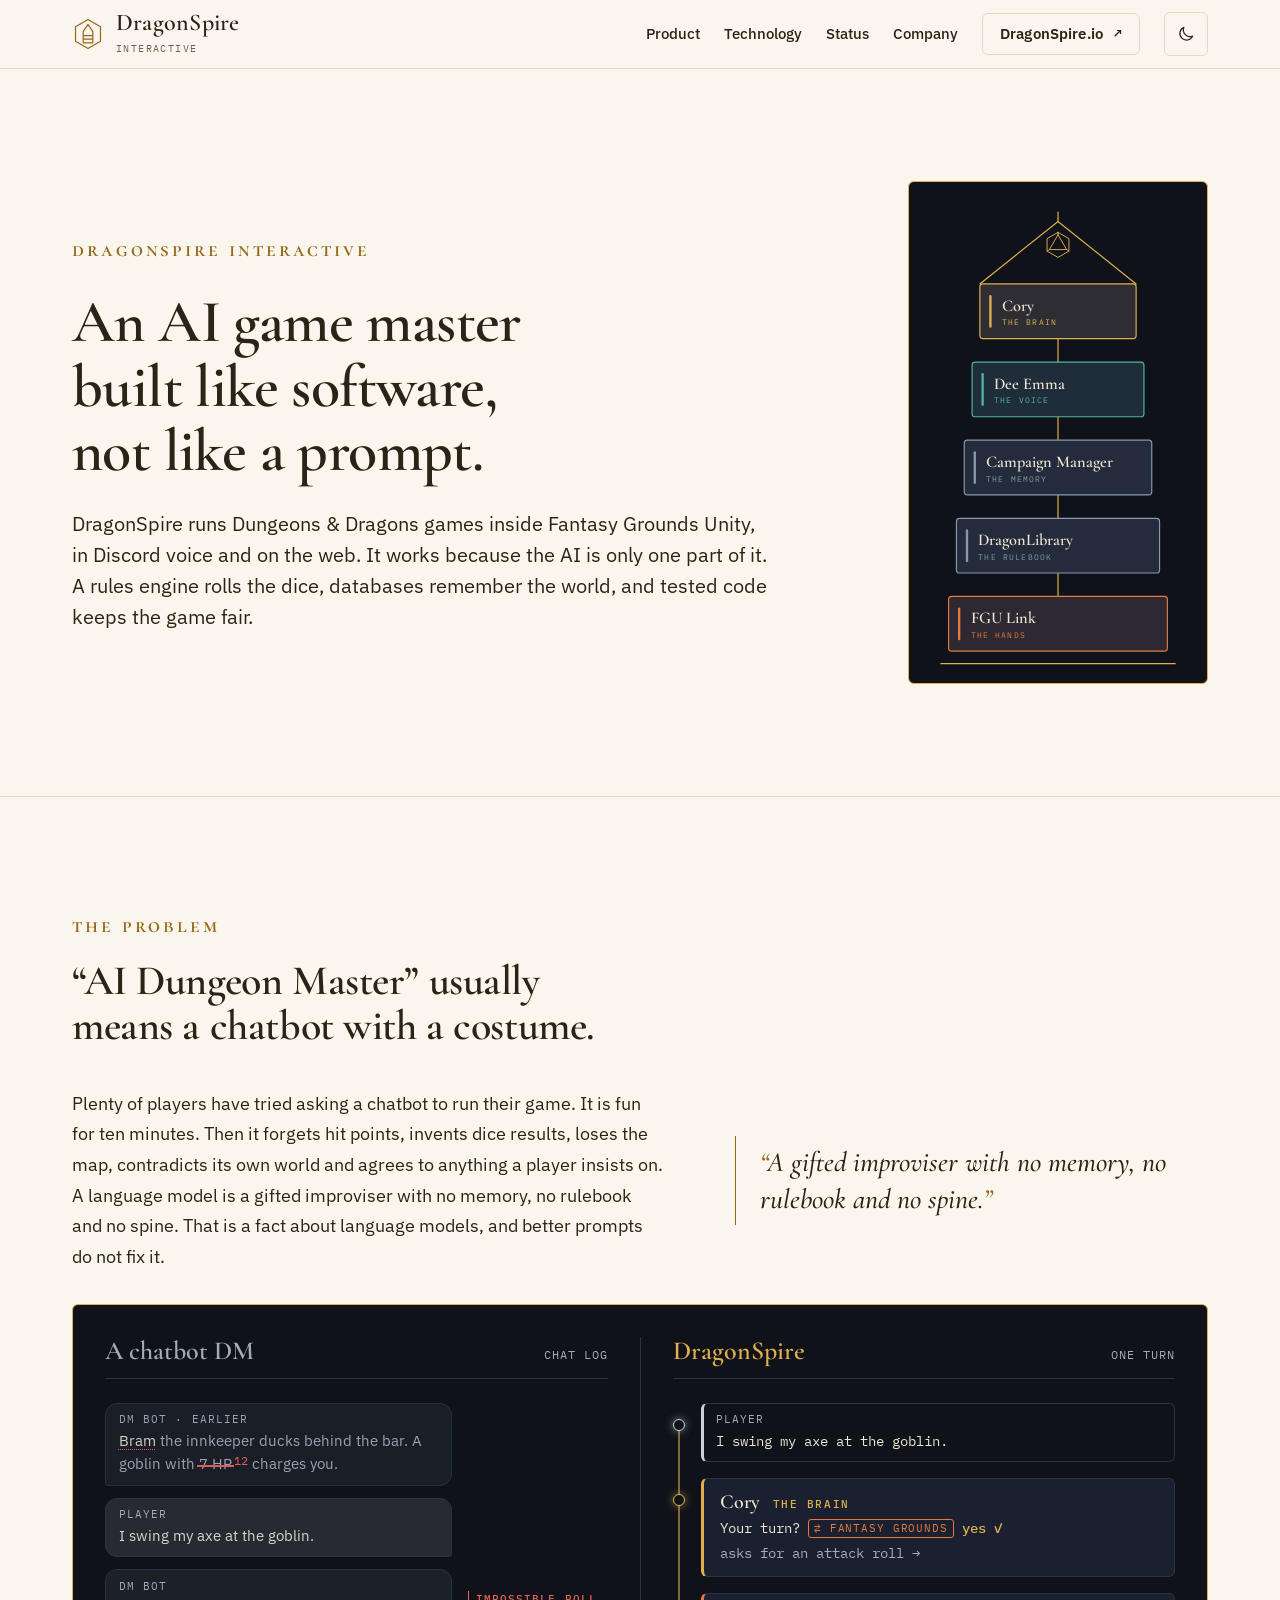
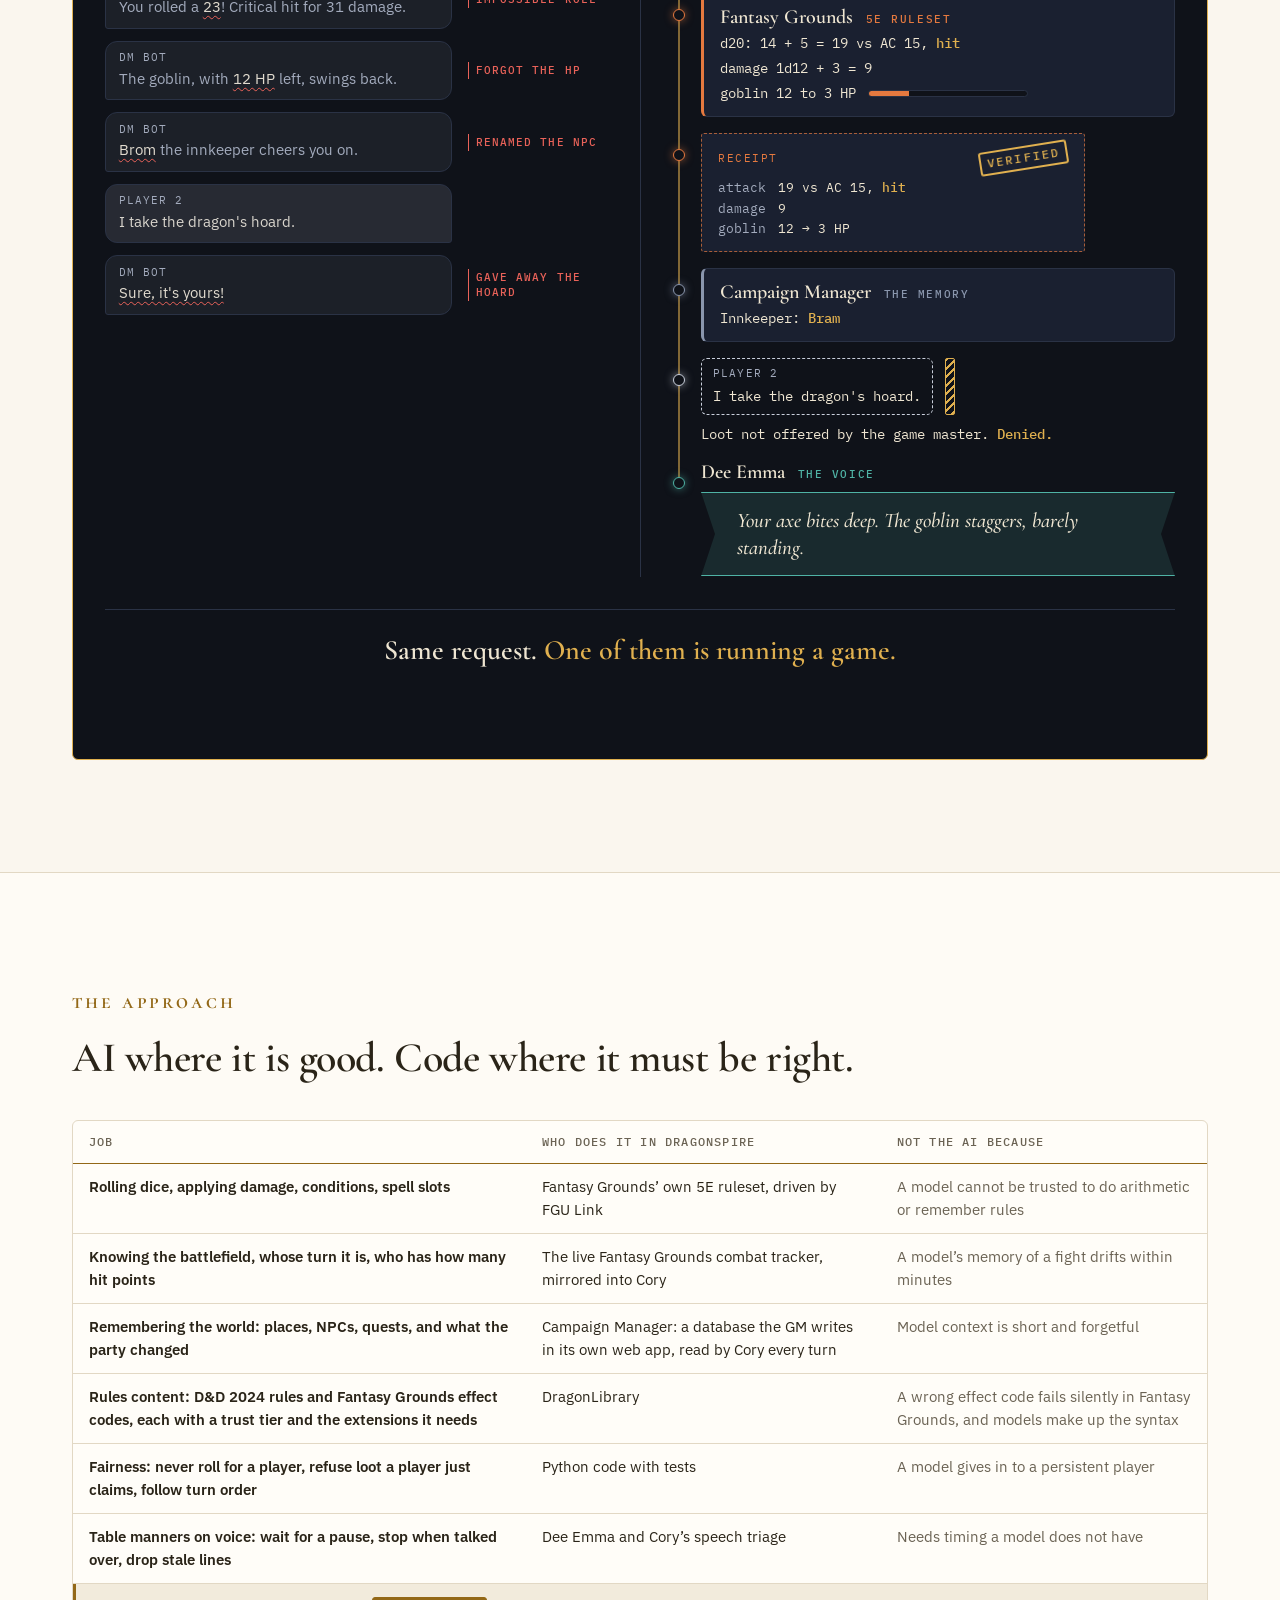
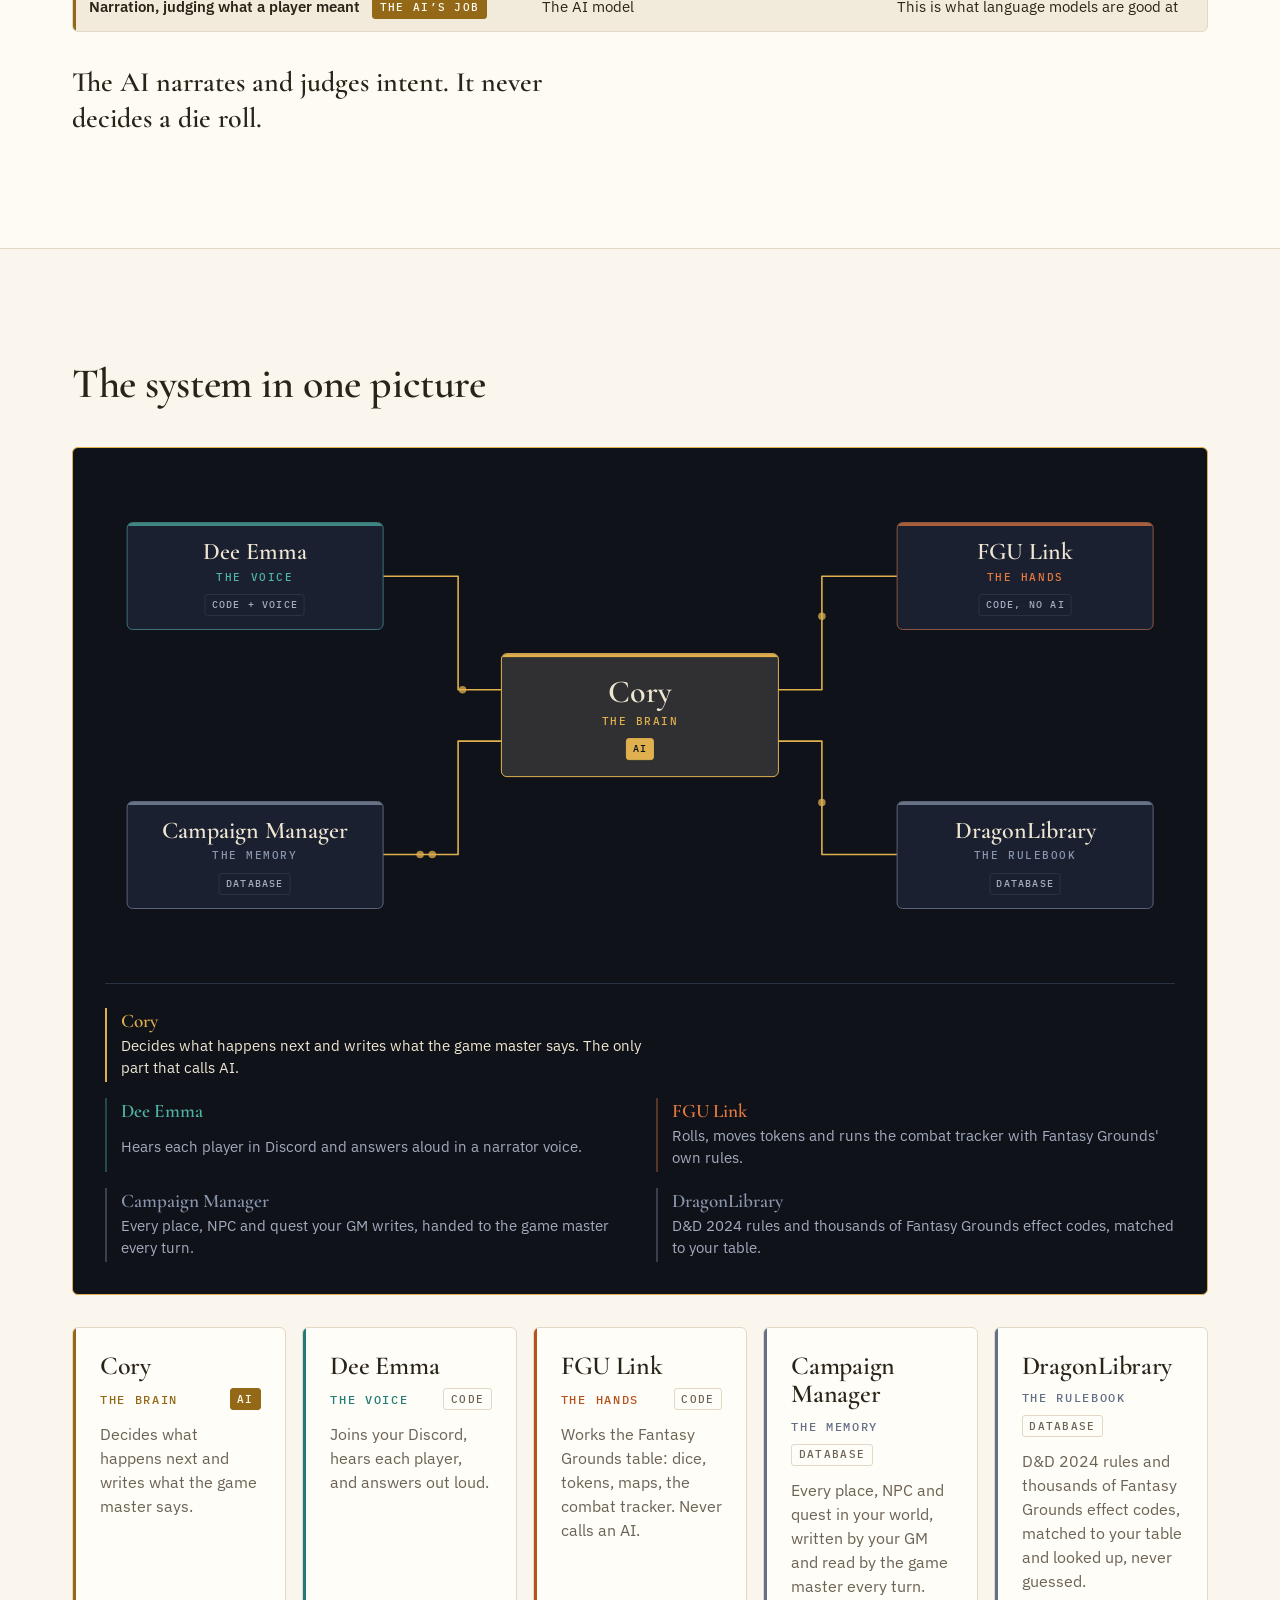
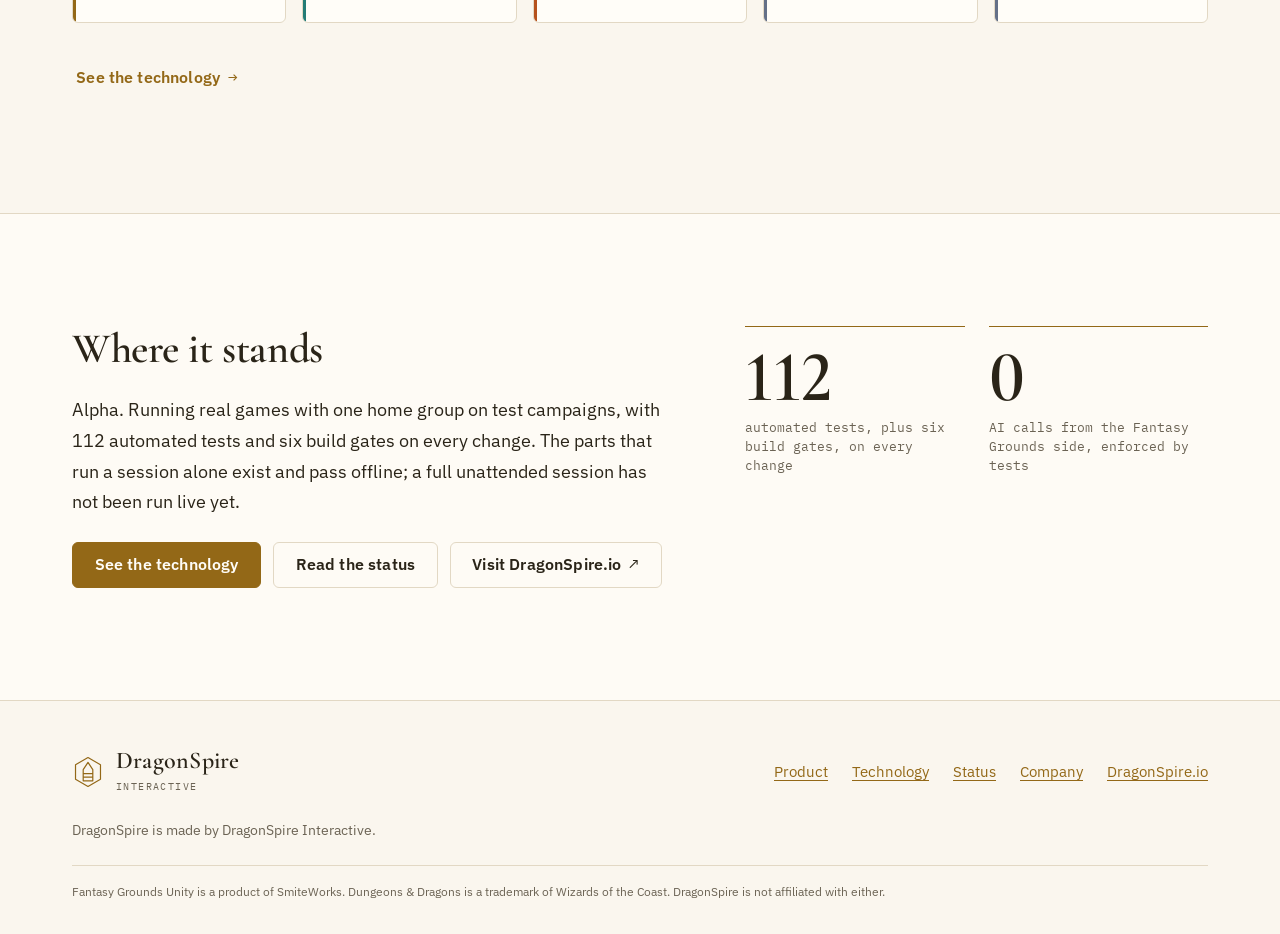
==== index.html @ 1c4a7f81 "Add dragon-head favicon set (svg, ico, apple-touch, manifest) site-wide Co-Authored-By: Claude Sonne" ====
<!doctype html>
<html lang="en" data-theme="light">
<head>
<meta charset="utf-8">
<meta name="viewport" content="width=device-width, initial-scale=1">
<title>DragonSpire Interactive · AI Game Master</title>
<meta name="description" content="DragonSpire runs Dungeons &amp; Dragons games inside Fantasy Grounds Unity, in Discord voice and on the web. It works because the AI is only one part of it.">
<script>document.documentElement.classList.add("js")</script>
<script>try{var t=localStorage.getItem("ds-theme");if(t==="light"||t==="dark")document.documentElement.setAttribute("data-theme",t);}catch(e){}</script>
<link rel="icon" type="image/svg+xml" href="assets/icons/favicon.svg">
<link rel="icon" href="assets/icons/favicon.ico" sizes="48x48">
<link rel="apple-touch-icon" href="assets/icons/apple-touch-icon.png">
<link rel="manifest" href="assets/icons/manifest.webmanifest">
<link rel="preconnect" href="https://fonts.googleapis.com">
<link rel="preconnect" href="https://fonts.gstatic.com" crossorigin>
<link rel="stylesheet" href="https://fonts.googleapis.com/css2?family=Cormorant+Garamond:ital,wght@0,500;0,600;0,700;1,500&amp;family=IBM+Plex+Mono:wght@400;500&amp;family=IBM+Plex+Sans:wght@400;500;600&amp;display=swap">
<link rel="stylesheet" href="assets/css/ds.css">
<link rel="stylesheet" href="assets/css/components.css">
<link rel="stylesheet" href="assets/css/a2.css">
<link rel="stylesheet" href="assets/css/a3.css">
<link rel="stylesheet" href="assets/css/site.css">
</head>
<body>
<a class="skip-link" href="#main">Skip to content</a>

<!-- SHELL: header (copy to every page; move aria-current="page" to that page's link) -->
<header class="site-nav">
  <div class="site-nav__inner">
    <a class="logo" href="index.html" aria-label="DragonSpire Interactive, home" aria-current="page"><svg class="logo__mark" viewBox="0 0 40 40" aria-hidden="true"><path d="M20 2 L35.6 11 V29 L20 38 L4.4 29 V11 Z"/><path d="M20 8 L26 17 V31 H14 V17 Z M14 22 H26 M14 26.5 H26"/></svg><span><span class="logo__word">DragonSpire</span> <span class="logo__sub">Interactive</span></span></a>
    <div class="site-nav__tools"><button class="theme-toggle" type="button" data-theme-toggle aria-label="Switch theme"><svg class="i-sun" viewBox="0 0 24 24" aria-hidden="true"><circle cx="12" cy="12" r="4.2"/><path d="M12 2.5v2.2M12 19.3v2.2M2.5 12h2.2M19.3 12h2.2M5.3 5.3l1.6 1.6M17.1 17.1l1.6 1.6M5.3 18.7l1.6-1.6M17.1 6.9l1.6-1.6"/></svg><svg class="i-moon" viewBox="0 0 24 24" aria-hidden="true"><path d="M20 14.5A8 8 0 0 1 9.5 4a8 8 0 1 0 10.5 10.5z"/></svg></button><button class="site-nav__toggle" type="button" data-nav-toggle aria-expanded="false" aria-controls="site-menu"><span class="site-nav__bars" aria-hidden="true"></span><span class="site-nav__toggle-text">Menu</span></button></div>
    <nav class="site-nav__menu" id="site-menu" aria-label="Main">
      <ul class="site-nav__links">
        <li><a href="product.html">Product</a></li>
        <li><a href="technology.html">Technology</a></li>
        <li><a href="status.html">Status</a></li>
        <li><a href="company.html">Company</a></li>
      </ul>
      <a class="btn btn--secondary site-nav__cta" href="https://dragonspire.io">DragonSpire.io<span class="site-nav__ext" aria-hidden="true">↗</span></a>
    </nav>
  </div>
</header>
<!-- /SHELL: header -->

<main id="main">

  <!-- Hero -->
  <section class="co-hero" aria-labelledby="h-hero">
    <div class="container co-hero__grid">
      <div class="co-hero__text">
        <p class="eyebrow">DragonSpire Interactive</p>
        <h1 id="h-hero">An AI game master built like software, not like a prompt.</h1>
        <p class="lede">DragonSpire runs Dungeons &amp; Dragons games inside Fantasy Grounds Unity, in Discord voice and on the web. It works because the AI is only one part of it. A rules engine rolls the dice, databases remember the world, and tested code keeps the game fair.</p>
      </div>
      <figure class="diagram-frame co-hero__art">
        <div class="diagram-frame__panel">
<svg class="diagram draw-on-view" viewBox="80 0 320 600" role="img" aria-labelledby="hero-spire-t">
<title id="hero-spire-t">Five chambers stacked as a spire: Cory at the top, then Dee Emma, Campaign Manager, DragonLibrary and FGU Link at the base.</title>
<path class="ln" pathLength="1" d="M90 596 H390"/>
<path class="ln" pathLength="1" d="M140 110 L240 30 L340 110"/>
<path class="ln" pathLength="1" d="M240 30 V18"/>
<g class="node" style="--i:0"><path class="ln" pathLength="1" d="M240 44 l14 8 v16 l-14 8 l-14 -8 v-16 z M240 47 L229 66 H251 Z M240 47 V44 M229 66 L226 68 M251 66 L254 68" style="stroke-width:1.2"/></g>
<path class="ln" pathLength="1" d="M240 180 V210"/>
<path class="ln" pathLength="1" d="M240 280 V310"/>
<path class="ln" pathLength="1" d="M240 380 V410"/>
<path class="ln" pathLength="1" d="M240 480 V510"/>
<g class="node p-fgu" style="--i:0">
  <rect class="chamber" x="100" y="510" width="280" height="70" rx="4"/>
  <rect class="chamber-glow" x="100" y="510" width="280" height="70" rx="4"/>
  <rect class="chamber-rule" x="112" y="524" width="3" height="42" rx="1.5"/>
  <text class="t-name" x="128" y="544">FGU Link</text>
  <text class="t-role" x="128" y="563">THE HANDS</text>
</g>
<g class="node p-library" style="--i:1">
  <rect class="chamber" x="110" y="410" width="260" height="70" rx="4"/>
  <rect class="chamber-glow" x="110" y="410" width="260" height="70" rx="4"/>
  <rect class="chamber-rule" x="122" y="424" width="3" height="42" rx="1.5"/>
  <text class="t-name" x="138" y="444">DragonLibrary</text>
  <text class="t-role" x="138" y="463">THE RULEBOOK</text>
</g>
<g class="node p-cm" style="--i:2">
  <rect class="chamber" x="120" y="310" width="240" height="70" rx="4"/>
  <rect class="chamber-glow" x="120" y="310" width="240" height="70" rx="4"/>
  <rect class="chamber-rule" x="132" y="324" width="3" height="42" rx="1.5"/>
  <text class="t-name" x="148" y="344">Campaign Manager</text>
  <text class="t-role" x="148" y="363">THE MEMORY</text>
</g>
<g class="node p-dee" style="--i:3">
  <rect class="chamber" x="130" y="210" width="220" height="70" rx="4"/>
  <rect class="chamber-glow" x="130" y="210" width="220" height="70" rx="4"/>
  <rect class="chamber-rule" x="142" y="224" width="3" height="42" rx="1.5"/>
  <text class="t-name" x="158" y="244">Dee Emma</text>
  <text class="t-role" x="158" y="263">THE VOICE</text>
</g>
<g class="node p-cory" style="--i:4">
  <rect class="chamber" x="140" y="110" width="200" height="70" rx="4"/>
  <rect class="chamber-glow" x="140" y="110" width="200" height="70" rx="4"/>
  <rect class="chamber-rule" x="152" y="124" width="3" height="42" rx="1.5"/>
  <text class="t-name" x="168" y="144">Cory</text>
  <text class="t-role" x="168" y="163">THE BRAIN</text>
</g>
</svg>
        </div>
      </figure>
    </div>
  </section>

  <!-- The problem -->
  <section class="section co-section" aria-labelledby="h-problem">
    <div class="container co-stack">
      <div class="section-head">
        <p class="eyebrow">The problem</p>
        <h2 id="h-problem">“AI Dungeon Master” usually means a chatbot with a costume.</h2>
      </div>
      <div class="co-essay">
        <div class="co-essay__body">
          <p>Plenty of players have tried asking a chatbot to run their game. It is fun for ten minutes. Then it forgets hit points, invents dice results, loses the map, contradicts its own world and agrees to anything a player insists on. A language model is a gifted improviser with no memory, no rulebook and no spine. That is a fact about language models, and better prompts do not fix it.</p>
        </div>
        <blockquote class="quote">
          <p>A gifted improviser with no memory, no rulebook and no spine.</p>
        </blockquote>
      </div>

      <!-- A2 (calm), shared with dragonspire.io -->
      <figure class="diagram-frame a2 a2--calm" aria-label="The same request, &quot;I swing my axe at the goblin&quot;, given to a chatbot DM and to DragonSpire">
        <div class="diagram-frame__panel">
          <div class="a2__stage">
            <section class="a2__side a2__side--bot a2-scope" data-a2-length="10.6" aria-label="A chatbot DM">
              <header class="a2__head"><p class="a2__title">A chatbot DM</p><p class="label">Chat log</p></header>
              <ol class="a2-chat">
                <li class="a2-msg a2-msg--old"><div class="a2-bubble"><span class="a2-who">DM bot · earlier</span><span class="a2-err a2-err--soft" style="--t:6.7">Bram</span> the innkeeper ducks behind the bar. A goblin with <span class="a2-strike" style="--t:4.5">7 HP</span><span class="a2-ins a2-step" style="--t:4.7">12</span> charges you.</div></li>
                <li class="a2-msg a2-msg--player"><div class="a2-bubble"><span class="a2-who">Player</span><span class="a2-type a2-step" style="--t:0.2">I swing my axe at the goblin.</span></div></li>
                <li class="a2-msg a2-msg--bot"><div class="a2-bubble a2-step a2-glitchin" style="--t:1.9"><span class="a2-who">DM bot</span>You rolled a <span class="a2-err" style="--t:2.6">23</span>! Critical hit for 31 damage.</div><p class="a2-note a2-step" style="--t:2.6">impossible roll</p></li>
                <li class="a2-msg a2-msg--bot"><div class="a2-bubble a2-step a2-glitchin" style="--t:4"><span class="a2-who">DM bot</span>The goblin, with <span class="a2-err" style="--t:4.9">12 HP</span> left, swings back.</div><p class="a2-note a2-step" style="--t:4.9">forgot the HP</p></li>
                <li class="a2-msg a2-msg--bot"><div class="a2-bubble a2-step a2-glitchin" style="--t:6.1"><span class="a2-who">DM bot</span><span class="a2-err" style="--t:6.7">Brom</span> the innkeeper cheers you on.</div><p class="a2-note a2-step" style="--t:6.7">renamed the NPC</p></li>
                <li class="a2-msg a2-msg--player"><div class="a2-bubble a2-step" style="--t:8"><span class="a2-who">Player 2</span>I take the dragon's hoard.</div></li>
                <li class="a2-msg a2-msg--bot"><div class="a2-bubble a2-step a2-glitchin" style="--t:8.8"><span class="a2-who">DM bot</span><span class="a2-err" style="--t:9.4">Sure, it's yours!</span></div><p class="a2-note a2-step" style="--t:9.4">gave away the hoard</p></li>
              </ol>
            </section>
            <section class="a2__side a2__side--ds a2-scope" data-a2-length="13.2" aria-label="DragonSpire">
              <header class="a2__head"><p class="a2__title">DragonSpire</p><p class="label">One turn</p></header>
              <ol class="a2-flow">
                <li style="--t:0;--tn:1.9"><div class="a2-input"><span class="a2-who">Player</span><span class="a2-type a2-step" style="--t:0.2">I swing my axe at the goblin.</span></div></li>
                <li class="p-cory" style="--t:1.9;--tn:3.6"><div class="a2-node a2-step">
                  <p class="a2-node__head"><span class="a2-node__name">Cory</span><span class="a2-node__role">The brain</span></p>
                  <p class="a2-line a2-step" style="--t:2.4">Your turn? <span class="a2-tag">&#8644; Fantasy Grounds</span> <b>yes &#10003;</b></p>
                  <p class="a2-line a2-line--muted a2-step" style="--t:3">asks for an attack roll &rarr;</p>
                </div></li>
                <li class="p-fgu" style="--t:3.6;--tn:6.3"><div class="a2-node a2-step">
                  <p class="a2-node__head"><span class="a2-node__name">Fantasy Grounds</span><span class="a2-node__role">5E ruleset</span></p>
                  <p class="a2-line a2-step" style="--t:3.9">d20: 14 + 5 = 19 vs AC 15, <b>hit</b></p>
                  <p class="a2-line a2-step" style="--t:4.6">damage 1d12 + 3 = 9</p>
                  <p class="a2-line a2-hp a2-step" style="--t:5.3"><span>goblin 12 to 3 HP</span><span class="a2-hp__bar" aria-hidden="true"><span class="a2-hp__fill a2-step" style="--t:5.5"></span></span></p>
                </div></li>
                <li class="p-fgu" style="--t:6.3;--tn:7.4"><div class="a2-receipt a2-step">
                  <p class="a2-receipt__head"><span>Receipt</span><span class="a2-stamp a2-step" style="--t:6.75">Verified</span></p>
                  <dl><dt>attack</dt><dd>19 vs AC 15, <b>hit</b></dd><dt>damage</dt><dd>9</dd><dt>goblin</dt><dd>12 &rarr; 3 HP</dd></dl>
                </div></li>
                <li class="p-cm" style="--t:7.4;--tn:8.4"><div class="a2-node a2-step">
                  <p class="a2-node__head"><span class="a2-node__name">Campaign Manager</span><span class="a2-node__role">The memory</span></p>
                  <p class="a2-line">Innkeeper: <b>Bram</b></p>
                </div></li>
                <li style="--t:8.4;--tn:10.3">
                  <div class="a2-loot"><div class="a2-claim a2-step"><span class="a2-who">Player 2</span>I take the dragon's hoard.</div><span class="a2-wall a2-step" style="--t:8.3" aria-hidden="true"></span></div>
                  <p class="a2-deny a2-step" style="--t:9.3">Loot not offered by the game master. <strong>Denied.</strong></p>
                </li>
                <li class="p-dee" style="--t:10.3"><div class="a2-voice">
                  <p class="a2-node__head a2-step"><span class="a2-node__name">Dee Emma</span><span class="a2-node__role">The voice</span></p>
                  <p class="a2-ribbon a2-step" style="--t:10.6"><span class="a2-ribbon__text a2-step" style="--t:11">Your axe bites deep. The goblin staggers, barely standing.</span></p>
                </div></li>
              </ol>
            </section>
          </div>
          <div class="a2__foot a2-scope" data-a2-length="13.2">
            <p class="a2__caption a2-step" style="--t:11.9">Same request. <em>One of them is running a game.</em></p>
            <button class="btn btn--secondary a2-replay" type="button">Replay <span aria-hidden="true">&#8635;</span></button>
          </div>
        </div>
      </figure>
    </div>
  </section>

  <!-- The approach -->
  <section class="section co-section co-section--tint" aria-labelledby="h-approach">
    <div class="container co-stack">
      <div class="section-head">
        <p class="eyebrow">The approach</p>
        <h2 id="h-approach">AI where it is good. Code where it must be right.</h2>
      </div>
      <div class="table-wrap co-table">
        <table class="compare">
          <thead>
            <tr><th scope="col">Job</th><th scope="col">Who does it in DragonSpire</th><th scope="col">Not the AI because</th></tr>
          </thead>
          <tbody>
            <tr>
              <th scope="row">Rolling dice, applying damage, conditions, spell slots</th>
              <td data-label="Who does it in DragonSpire">Fantasy Grounds’ own 5E ruleset, driven by FGU Link</td>
              <td data-label="Not the AI because">A model cannot be trusted to do arithmetic or remember rules</td>
            </tr>
            <tr>
              <th scope="row">Knowing the battlefield, whose turn it is, who has how many hit points</th>
              <td data-label="Who does it in DragonSpire">The live Fantasy Grounds combat tracker, mirrored into Cory</td>
              <td data-label="Not the AI because">A model’s memory of a fight drifts within minutes</td>
            </tr>
            <tr>
              <th scope="row">Remembering the world: places, NPCs, quests, and what the party changed</th>
              <td data-label="Who does it in DragonSpire">Campaign Manager: a database the GM writes in its own web app, read by Cory every turn</td>
              <td data-label="Not the AI because">Model context is short and forgetful</td>
            </tr>
            <tr>
              <th scope="row">Rules content: D&amp;D 2024 rules and Fantasy Grounds effect codes, each with a trust tier and the extensions it needs</th>
              <td data-label="Who does it in DragonSpire">DragonLibrary</td>
              <td data-label="Not the AI because">A wrong effect code fails silently in Fantasy Grounds, and models make up the syntax</td>
            </tr>
            <tr>
              <th scope="row">Fairness: never roll for a player, refuse loot a player just claims, follow turn order</th>
              <td data-label="Who does it in DragonSpire">Python code with tests</td>
              <td data-label="Not the AI because">A model gives in to a persistent player</td>
            </tr>
            <tr>
              <th scope="row">Table manners on voice: wait for a pause, stop when talked over, drop stale lines</th>
              <td data-label="Who does it in DragonSpire">Dee Emma and Cory’s speech triage</td>
              <td data-label="Not the AI because">Needs timing a model does not have</td>
            </tr>
            <tr class="compare__hl">
              <th scope="row">Narration, judging what a player meant <span class="badge badge--ai co-ai-tag">The AI’s job</span></th>
              <td data-label="Who does it in DragonSpire">The AI model</td>
              <td data-label="Not the AI because">This is what language models are good at</td>
            </tr>
          </tbody>
        </table>
      </div>
      <p class="co-closing">The AI narrates and judges intent. It never decides a die roll.</p>
    </div>
  </section>

  <!-- The system in one picture -->
  <section class="section co-section co-system" aria-labelledby="h-system">
    <div class="container co-stack">
      <div class="section-head">
        <h2 id="h-system">The system in one picture</h2>
      </div>

      <!-- A3 (calm), shared with dragonspire.io -->
      <figure class="diagram-frame a3 a3--calm" aria-label="DragonSpire's five parts as connected chambers: Cory, the brain, in the centre, wired to Dee Emma, FGU Link, Campaign Manager and DragonLibrary">
        <div class="diagram-frame__panel">
          <div class="a3__stage">
<svg class="a3-wires a3-wires--wide" viewBox="0 0 1000 440" aria-hidden="true" focusable="false">
<path class="a3-wire" data-a3="dee" d="M140 90 H330 V196 H500"/>
<path class="a3-wire" data-a3="fgu" d="M860 90 H670 V196 H500"/>
<path class="a3-wire" data-a3="cm" d="M140 350 H330 V244 H500"/>
<path class="a3-wire" data-a3="lib" d="M860 350 H670 V244 H500"/>
<circle class="a3-dot" r="3.5"><animateMotion dur="3.6s" begin="-0.0s" repeatCount="indefinite" path="M140 90 H330 V196 H500"/></circle>
<circle class="a3-dot" r="3.5"><animateMotion dur="3.6s" begin="-1.8s" repeatCount="indefinite" keyPoints="1;0" keyTimes="0;1" calcMode="linear" path="M140 90 H330 V196 H500"/></circle>
<circle class="a3-dot" r="3.5"><animateMotion dur="3.6s" begin="-0.9s" repeatCount="indefinite" path="M860 90 H670 V196 H500"/></circle>
<circle class="a3-dot" r="3.5"><animateMotion dur="3.6s" begin="-2.7s" repeatCount="indefinite" keyPoints="1;0" keyTimes="0;1" calcMode="linear" path="M860 90 H670 V196 H500"/></circle>
<circle class="a3-dot" r="3.5"><animateMotion dur="3.6s" begin="-1.8s" repeatCount="indefinite" path="M140 350 H330 V244 H500"/></circle>
<circle class="a3-dot" r="3.5"><animateMotion dur="3.6s" begin="-3.6s" repeatCount="indefinite" keyPoints="1;0" keyTimes="0;1" calcMode="linear" path="M140 350 H330 V244 H500"/></circle>
<circle class="a3-dot" r="3.5"><animateMotion dur="3.6s" begin="-2.7s" repeatCount="indefinite" path="M860 350 H670 V244 H500"/></circle>
<circle class="a3-dot" r="3.5"><animateMotion dur="3.6s" begin="-4.5s" repeatCount="indefinite" keyPoints="1;0" keyTimes="0;1" calcMode="linear" path="M860 350 H670 V244 H500"/></circle>
</svg>
<svg class="a3-wires a3-wires--tall" viewBox="0 0 360 560" aria-hidden="true" focusable="false">
<path class="a3-wire" data-a3="dee" d="M90 78 V280"/>
<path class="a3-wire" data-a3="fgu" d="M270 78 V280"/>
<path class="a3-wire" data-a3="cm" d="M90 482 V280"/>
<path class="a3-wire" data-a3="lib" d="M270 482 V280"/>
<circle class="a3-dot" r="3.2"><animateMotion dur="2.4s" begin="-0.0s" repeatCount="indefinite" path="M90 78 V280"/></circle>
<circle class="a3-dot" r="3.2"><animateMotion dur="2.4s" begin="-1.2s" repeatCount="indefinite" keyPoints="1;0" keyTimes="0;1" calcMode="linear" path="M90 78 V280"/></circle>
<circle class="a3-dot" r="3.2"><animateMotion dur="2.4s" begin="-0.9s" repeatCount="indefinite" path="M270 78 V280"/></circle>
<circle class="a3-dot" r="3.2"><animateMotion dur="2.4s" begin="-2.1s" repeatCount="indefinite" keyPoints="1;0" keyTimes="0;1" calcMode="linear" path="M270 78 V280"/></circle>
<circle class="a3-dot" r="3.2"><animateMotion dur="2.4s" begin="-1.8s" repeatCount="indefinite" path="M90 482 V280"/></circle>
<circle class="a3-dot" r="3.2"><animateMotion dur="2.4s" begin="-3.0s" repeatCount="indefinite" keyPoints="1;0" keyTimes="0;1" calcMode="linear" path="M90 482 V280"/></circle>
<circle class="a3-dot" r="3.2"><animateMotion dur="2.4s" begin="-2.7s" repeatCount="indefinite" path="M270 482 V280"/></circle>
<circle class="a3-dot" r="3.2"><animateMotion dur="2.4s" begin="-3.9s" repeatCount="indefinite" keyPoints="1;0" keyTimes="0;1" calcMode="linear" path="M270 482 V280"/></circle>
</svg>
            <button type="button" class="a3-ch p-cory" data-a3="cory"><span class="a3-ch__name">Cory</span> <span class="a3-ch__role">the brain</span> <span class="badge badge--ai a3-ch__badge">AI</span></button>
            <button type="button" class="a3-ch p-dee" data-a3="dee"><span class="a3-ch__name">Dee Emma</span> <span class="a3-ch__role">the voice</span> <span class="badge a3-ch__badge">CODE + VOICE</span></button>
            <button type="button" class="a3-ch p-fgu" data-a3="fgu"><span class="a3-ch__name">FGU Link</span> <span class="a3-ch__role">the hands</span> <span class="badge a3-ch__badge">CODE, NO AI</span></button>
            <button type="button" class="a3-ch p-cm" data-a3="cm"><span class="a3-ch__name">Campaign Manager</span> <span class="a3-ch__role">the memory</span> <span class="badge a3-ch__badge">DATABASE</span></button>
            <button type="button" class="a3-ch p-library" data-a3="lib"><span class="a3-ch__name">DragonLibrary</span> <span class="a3-ch__role">the rulebook</span> <span class="badge a3-ch__badge">DATABASE</span></button>
          </div>
          <ul class="a3-caps">
            <li class="a3-cap p-cory" data-a3="cory"><span class="a3-cap__name">Cory</span> <span class="a3-cap__text">Decides what happens next and writes what the game master says. The only part that calls AI.</span></li>
            <li class="a3-cap p-dee" data-a3="dee"><span class="a3-cap__name">Dee Emma</span> <span class="a3-cap__text">Hears each player in Discord and answers aloud in a narrator voice.</span></li>
            <li class="a3-cap p-fgu" data-a3="fgu"><span class="a3-cap__name">FGU Link</span> <span class="a3-cap__text">Rolls, moves tokens and runs the combat tracker with Fantasy Grounds' own rules.</span></li>
            <li class="a3-cap p-cm" data-a3="cm"><span class="a3-cap__name">Campaign Manager</span> <span class="a3-cap__text">Every place, NPC and quest your GM writes, handed to the game master every turn.</span></li>
            <li class="a3-cap p-library" data-a3="lib"><span class="a3-cap__name">DragonLibrary</span> <span class="a3-cap__text">D&amp;D 2024 rules and thousands of Fantasy Grounds effect codes, matched to your table.</span></li>
          </ul>
        </div>
      </figure>

      <ul class="part-grid">
        <li class="part-card p-cory"><h3 class="part-card__name">Cory</h3>
          <div class="part-card__meta"><p class="part-card__role">The brain</p><span class="badge badge--ai">AI</span></div>
          <p class="part-card__copy">Decides what happens next and writes what the game master says.</p></li>
        <li class="part-card p-dee"><h3 class="part-card__name">Dee Emma</h3>
          <div class="part-card__meta"><p class="part-card__role">The voice</p><span class="badge">Code</span></div>
          <p class="part-card__copy">Joins your Discord, hears each player, and answers out loud.</p></li>
        <li class="part-card p-fgu"><h3 class="part-card__name">FGU Link</h3>
          <div class="part-card__meta"><p class="part-card__role">The hands</p><span class="badge">Code</span></div>
          <p class="part-card__copy">Works the Fantasy Grounds table: dice, tokens, maps, the combat tracker. Never calls an AI.</p></li>
        <li class="part-card p-cm"><h3 class="part-card__name">Campaign Manager</h3>
          <div class="part-card__meta"><p class="part-card__role">The memory</p><span class="badge">Database</span></div>
          <p class="part-card__copy">Every place, NPC and quest in your world, written by your GM and read by the game master every turn.</p></li>
        <li class="part-card p-library"><h3 class="part-card__name">DragonLibrary</h3>
          <div class="part-card__meta"><p class="part-card__role">The rulebook</p><span class="badge">Database</span></div>
          <p class="part-card__copy">D&amp;D 2024 rules and thousands of Fantasy Grounds effect codes, matched to your table and looked up, never guessed.</p></li>
      </ul>

      <p class="co-more"><a class="btn btn--ghost" href="technology.html">See the technology <span class="arrow">→</span></a></p>
    </div>
  </section>

  <!-- Where it stands -->
  <section class="section co-section co-section--tint" aria-labelledby="h-stands">
    <div class="container co-stands">
      <div class="co-stands__text">
        <h2 id="h-stands">Where it stands</h2>
        <p>Alpha. Running real games with one home group on test campaigns, with 112 automated tests and six build gates on every change. The parts that run a session alone exist and pass offline; a full unattended session has not been run live yet.</p>
        <div class="co-actions">
          <a class="btn btn--primary" href="technology.html">See the technology</a>
          <a class="btn btn--secondary" href="status.html">Read the status</a>
          <a class="btn btn--secondary" href="https://dragonspire.io">Visit DragonSpire.io <span class="arrow" aria-hidden="true">↗</span></a>
        </div>
      </div>
      <div class="stat-grid">
        <div class="stat stat--ruled"><span class="stat__num">112</span><span class="stat__cap">automated tests, plus six build gates, on every change</span></div>
        <div class="stat stat--ruled"><span class="stat__num">0</span><span class="stat__cap">AI calls from the Fantasy Grounds side, enforced by tests</span></div>
      </div>
    </div>
  </section>

</main>

<!-- SHELL: footer (copy to every page unchanged) -->
<footer class="site-footer">
  <div class="site-footer__inner">
    <div class="site-footer__top">
      <a class="logo" href="index.html" aria-label="DragonSpire Interactive, home"><svg class="logo__mark" viewBox="0 0 40 40" aria-hidden="true"><path d="M20 2 L35.6 11 V29 L20 38 L4.4 29 V11 Z"/><path d="M20 8 L26 17 V31 H14 V17 Z M14 22 H26 M14 26.5 H26"/></svg><span><span class="logo__word">DragonSpire</span> <span class="logo__sub">Interactive</span></span></a>
      <ul class="site-footer__links">
        <li><a href="product.html">Product</a></li>
        <li><a href="technology.html">Technology</a></li>
        <li><a href="status.html">Status</a></li>
        <li><a href="company.html">Company</a></li>
        <li><a href="https://dragonspire.io">DragonSpire.io</a></li>
      </ul>
    </div>
    <p class="site-footer__made">DragonSpire is made by DragonSpire Interactive.</p>
    <p class="site-footer__legal">Fantasy Grounds Unity is a product of SmiteWorks. Dungeons &amp; Dragons is a trademark of Wizards of the Coast. DragonSpire is not affiliated with either.</p>
  </div>
</footer>
<!-- /SHELL: footer -->

<script src="assets/js/ds.js"></script>
<script src="assets/js/a2.js"></script>
<script src="assets/js/a3.js"></script>
</body>
</html>
---- assets/css/ds.css ----
/* DragonSpire design system ("the engraved schematic").
   Shared by DragonSpire.io and dragonspireinteractive.com. Dark is the default;
   set data-theme="light" on any element to switch that subtree to light mode. */

/* Fonts load from Google Fonts via <link> tags in each page head (preconnect + stylesheet), not @import, so they do not chain behind this file. */

/* .ink and .diagram-frame__panel always use the dark tokens, even inside a light page. */
:root,
[data-theme="dark"],
.ink,
.diagram-frame__panel {
  --bg: #0F1219;
  --panel: #1A2030;
  --line: #2A3245;
  --text: #EFE6D2;
  --muted: #A3ABBD;

  --gold: #E0B04F;        /* brand, Cory (the brain) */
  --teal: #4FB3A5;        /* Dee Emma (the voice) */
  --ember: #E5793F;       /* FGU Link, Fantasy Grounds (the hands) */
  --periwinkle: #8F9BE8;  /* AI model providers */
  --slate: #8A96AD;       /* Campaign Manager, DragonLibrary (memory, rules) */
  --players: #C9CFDB;     /* players, routers (diagrams) */

  --on-gold: #0F1219;
  --glow: 0.55;
  color-scheme: dark;
}

[data-theme="light"] {
  --bg: #FAF6EE;
  --panel: #FFFDF8;
  --line: #E2D8C4;
  --text: #2A2418;
  --muted: #6B6354;

  --gold: #936817;
  --teal: #247C76;
  --ember: #B6521D;
  --periwinkle: #5662BD;
  --slate: #647088;
  --players: #5D6678;

  --on-gold: #FFFDF8;
  --glow: 0.25;
  color-scheme: light;
}

:root {
  --font-display: "Cormorant Garamond", "Cormorant", Georgia, "Times New Roman", serif;
  --font-body: "IBM Plex Sans", "Segoe UI", Inter, Helvetica, Arial, sans-serif;
  --font-mono: "IBM Plex Mono", Consolas, "SFMono-Regular", Menlo, monospace;

  /* type scale (fluid) */
  --step-display: clamp(2.75rem, 1.6rem + 5vw, 5.5rem);
  --step-h1: clamp(2.25rem, 1.5rem + 3.2vw, 3.75rem);
  --step-h2: clamp(1.75rem, 1.3rem + 2vw, 2.625rem);
  --step-h3: clamp(1.35rem, 1.15rem + 0.8vw, 1.75rem);
  --step-body: 1.0625rem;   /* 17 px */
  --step-lede: 1.25rem;
  --step-small: 0.875rem;
  --step-label: 0.75rem;
  --step-stat: clamp(3rem, 2rem + 4vw, 4.5rem);

  --measure: 65ch;
  --hair: 1.5px;
  --radius: 6px;

  --space-1: 0.25rem;
  --space-2: 0.5rem;
  --space-3: 0.75rem;
  --space-4: 1rem;
  --space-5: 1.5rem;
  --space-6: 2rem;
  --space-7: 3rem;
  --space-8: 4.5rem;
  --space-9: 7rem;

  --ease: cubic-bezier(0.4, 0, 0.2, 1);
  --slow: 1.6s;
}

*, *::before, *::after { box-sizing: border-box; }

html { -webkit-text-size-adjust: 100%; }

body {
  margin: 0;
  background: var(--bg);
  color: var(--text);
  font-family: var(--font-body);
  font-size: var(--step-body);
  line-height: 1.6;
  -webkit-font-smoothing: antialiased;
}

[data-theme] { background: var(--bg); color: var(--text); }

img, svg { max-width: 100%; height: auto; display: block; }

a { color: var(--gold); text-underline-offset: 3px; text-decoration-thickness: 1px; }
a:hover { text-decoration-thickness: 2px; }

:focus-visible {
  outline: 2px solid var(--gold);
  outline-offset: 3px;
  border-radius: 2px;
}

/* ---------- type ---------- */

.display, h1, h2, h3, .part-name {
  font-family: var(--font-display);
  font-weight: 600;
  line-height: 1.08;
  letter-spacing: -0.01em;
  margin: 0;
  text-wrap: balance;
}
.display { font-size: var(--step-display); line-height: 1.0; }
h1 { font-size: var(--step-h1); }
h2 { font-size: var(--step-h2); }
h3 { font-size: var(--step-h3); }

p { margin: 0; max-width: var(--measure); }
.lede { font-size: var(--step-lede); line-height: 1.55; color: var(--text); max-width: 58ch; }
.muted { color: var(--muted); }
.small { font-size: var(--step-small); }

.eyebrow {
  font-family: var(--font-display);
  font-weight: 600;
  font-variant: small-caps;
  text-transform: lowercase;
  letter-spacing: 0.14em;
  font-size: 1.3rem;
  color: var(--gold);
  margin: 0;
}

.label, .mono {
  font-family: var(--font-mono);
  font-size: var(--step-label);
  letter-spacing: 0.08em;
  text-transform: uppercase;
  color: var(--muted);
}
.mono { text-transform: none; letter-spacing: 0; font-size: 0.9em; }
code { font-family: var(--font-mono); font-size: 0.92em; }

/* stat: big number in Cormorant, small mono caption */
.stat { display: grid; gap: var(--space-2); }
.stat__num {
  font-family: var(--font-display);
  font-weight: 600;
  font-size: var(--step-stat);
  line-height: 0.95;
  color: var(--text);
  font-variant-numeric: lining-nums;
}
.stat__cap { font-family: var(--font-mono); font-size: 0.8125rem; color: var(--muted); max-width: 24ch; line-height: 1.45; }

/* ---------- buttons ---------- */

.btn {
  --btn-c: var(--gold);
  display: inline-flex;
  align-items: center;
  gap: 0.5em;
  min-height: 46px;
  padding: 0.7em 1.35em;
  border-radius: var(--radius);
  border: var(--hair) solid var(--btn-c);
  font-family: var(--font-body);
  font-weight: 600;
  font-size: 1rem;
  letter-spacing: 0.01em;
  line-height: 1.2;
  text-decoration: none;
  cursor: pointer;
  transition: background-color 0.25s var(--ease), color 0.25s var(--ease), border-color 0.25s var(--ease);
}
.btn--primary { background: var(--btn-c); color: var(--on-gold); }
.btn--primary:hover { background: transparent; color: var(--btn-c); }
.btn--secondary { background: transparent; color: var(--text); border-color: var(--line); }
.btn--secondary:hover { border-color: var(--btn-c); color: var(--btn-c); }
.btn--ghost { border-color: transparent; background: transparent; color: var(--gold); padding-inline: 0.2em; }
.btn--ghost:hover { text-decoration: underline; }
.btn .arrow { font-family: var(--font-mono); font-weight: 400; }

/* ---------- surfaces and ornaments ---------- */

.panel {
  background: var(--panel);
  border: 1px solid var(--line);
  border-radius: var(--radius);
}

/* Engraved corners: two gold L-ticks on opposite corners. */
.ornate { position: relative; }
.ornate::before,
.ornate::after {
  content: "";
  position: absolute;
  width: 18px;
  height: 18px;
  pointer-events: none;
  border-color: var(--gold);
  border-style: solid;
  border-width: 0;
}
.ornate::before { top: -1px; left: -1px; border-top-width: var(--hair); border-left-width: var(--hair); }
.ornate::after { bottom: -1px; right: -1px; border-bottom-width: var(--hair); border-right-width: var(--hair); }

.rule { border: 0; height: 0; border-top: 1px solid var(--line); margin: 0; }
.rule--gold { border-top: var(--hair) solid var(--gold); opacity: 0.7; }

/* part colour hook: set --part on any element */
.p-cory    { --part: var(--gold); }
.p-dee     { --part: var(--teal); }
.p-fgu     { --part: var(--ember); }
.p-models  { --part: var(--periwinkle); }
.p-cm      { --part: var(--slate); }
.p-library { --part: var(--slate); }

/* ---------- diagrams ---------- */

.diagram { color: var(--text); }
.diagram .stroke-gold { stroke: var(--gold); }
.diagram .ln { fill: none; stroke: var(--gold); stroke-width: 1.5; stroke-linecap: round; }
.diagram .ln--soft { stroke: var(--line); }
.diagram .chamber { fill: var(--panel); stroke: var(--part); stroke-width: 1.5; }
.diagram .chamber-glow { fill: var(--part); opacity: 0.09; }
.diagram .chamber-rule { fill: var(--part); }
.diagram .t-name { font-family: var(--font-display); font-weight: 600; font-size: 21px; fill: var(--text); }
.diagram .t-role { font-family: var(--font-mono); font-size: 10.5px; letter-spacing: 0.14em; fill: var(--part); }
.diagram .t-label { font-family: var(--font-mono); font-size: 10px; letter-spacing: 0.12em; fill: var(--muted); }
.diagram .dot { fill: var(--dot, var(--gold)); filter: drop-shadow(0 0 3px var(--dot, var(--gold))) drop-shadow(0 0 7px var(--dot, var(--gold))); }

/* Draw once on scroll: lines draw, then nodes fade in. */
.js .draw-on-view .ln { stroke-dasharray: 1; stroke-dashoffset: 1; }
.js .draw-on-view .node { opacity: 0; }
.js .draw-on-view .dot { opacity: 0; }
.draw-on-view.is-drawn .ln { stroke-dashoffset: 0; transition: stroke-dashoffset 1.8s var(--ease); }
.draw-on-view.is-drawn .node { opacity: 1; transition: opacity 0.9s var(--ease); transition-delay: calc(1.1s + var(--i, 0) * 0.18s); }
.draw-on-view.is-drawn .dot { opacity: 1; transition: opacity 0.6s var(--ease) 2.4s; }

@media (prefers-reduced-motion: reduce) {
  *, *::before, *::after { animation: none !important; transition: none !important; scroll-behavior: auto !important; }
  .js .draw-on-view .ln { stroke-dashoffset: 0; }
  .js .draw-on-view .node { opacity: 1; }
  .js .draw-on-view .dot,
  .diagram .dot { opacity: 0 !important; }
}

/* glowing data dot travelling along a line: set --y0 / --y1 (or --x0 / --x1) per dot */
@keyframes ds-travel {
  0%   { transform: translate(var(--x0, 0px), var(--y0, 0px)); opacity: 0; }
  12%  { opacity: 1; }
  88%  { opacity: 1; }
  100% { transform: translate(var(--x1, 0px), var(--y1, 0px)); opacity: 0; }
}
.js .draw-on-view:not(.is-drawn) .dot { visibility: hidden; animation-play-state: paused; }
---- assets/css/components.css ----
/* DragonSpire shared components (Stage 2). Built on ds.css tokens; load ds.css first.
   Shared by DragonSpire.io and dragonspireinteractive.com. Component sheet: components.html. */

.ink { background: var(--bg); color: var(--text); }

.container { width: 100%; max-width: 1200px; margin-inline: auto; padding-inline: 16px; }
@media (min-width: 720px) { .container { padding-inline: var(--space-6); } }

/* theme-aware icon switch (nearest data-theme wins) */
:root, [data-theme="dark"] { --ds-if-dark: inline-block; --ds-if-light: none; }
[data-theme="light"] { --ds-if-dark: none; --ds-if-light: inline-block; }

/* ---------- logo ---------- */

.logo {
  display: inline-flex;
  align-items: center;
  gap: var(--space-3);
  color: var(--text);
  text-decoration: none;
  flex-shrink: 0;
}
.logo__mark { width: 32px; height: 32px; flex-shrink: 0; color: var(--gold); }
.logo__mark path { fill: none; stroke: currentColor; stroke-width: 1.5; stroke-linejoin: round; }
.logo__word { font-family: var(--font-display); font-weight: 600; font-size: 1.5rem; line-height: 1; letter-spacing: 0.01em; }
.logo__sub { display: block; font-family: var(--font-mono); font-size: 0.625rem; letter-spacing: 0.14em; text-transform: uppercase; color: var(--muted); margin-top: 3px; }
.logo:hover .logo__word { color: var(--gold); }

/* ---------- light/dark toggle ---------- */

.theme-toggle {
  display: inline-grid;
  place-items: center;
  width: 44px;
  height: 44px;
  padding: 0;
  border: 1px solid var(--line);
  border-radius: var(--radius);
  background: transparent;
  color: var(--text);
  cursor: pointer;
  flex-shrink: 0;
  transition: border-color 0.25s var(--ease), color 0.25s var(--ease);
}
.theme-toggle:hover { border-color: var(--gold); color: var(--gold); }
.theme-toggle svg { width: 20px; height: 20px; fill: none; stroke: currentColor; stroke-width: 1.5; stroke-linecap: round; stroke-linejoin: round; }
.theme-toggle .i-sun { display: var(--ds-if-dark); }   /* in dark: offer light */
.theme-toggle .i-moon { display: var(--ds-if-light); } /* in light: offer dark */

/* ---------- sticky navigation ---------- */

.site-nav {
  position: sticky;
  top: 0;
  z-index: 50;
  container-type: inline-size;
  background: var(--bg);
  background: color-mix(in srgb, var(--bg) 90%, transparent);
  -webkit-backdrop-filter: blur(10px);
  backdrop-filter: blur(10px);
  border-bottom: 1px solid var(--line);
  color: var(--text);
}
.site-nav--static { position: relative; }
.site-nav__inner {
  display: flex;
  flex-wrap: wrap;
  align-items: center;
  gap: var(--space-3) var(--space-5);
  min-height: 68px;
  padding: var(--space-2) 16px;
  max-width: 1200px;
  margin-inline: auto;
}
.site-nav__tools { display: flex; align-items: center; gap: var(--space-2); margin-left: auto; }
.site-nav__toggle {
  display: inline-flex;
  align-items: center;
  gap: 0.5em;
  min-height: 44px;
  padding: 0 0.9em;
  border: 1px solid var(--line);
  border-radius: var(--radius);
  background: transparent;
  color: var(--text);
  font-family: var(--font-mono);
  font-size: var(--step-label);
  letter-spacing: 0.1em;
  text-transform: uppercase;
  cursor: pointer;
}
.site-nav__toggle:hover { border-color: var(--gold); color: var(--gold); }
.site-nav__bars { position: relative; width: 16px; height: 10px; }
.site-nav__bars::before,
.site-nav__bars::after { content: ""; position: absolute; left: 0; right: 0; height: 1.5px; background: currentColor; transition: transform 0.25s var(--ease); }
.site-nav__bars::before { top: 0; }
.site-nav__bars::after { bottom: 0; }
.site-nav.is-open .site-nav__bars::before { transform: translateY(4.25px) rotate(45deg); }
.site-nav.is-open .site-nav__bars::after { transform: translateY(-4.25px) rotate(-45deg); }

/* very narrow bars: icon-only menu button (text stays for screen readers) */
@container (max-width: 400px) {
  .site-nav__inner { column-gap: var(--space-3); }
  .site-nav__toggle { width: 44px; padding: 0; justify-content: center; }
  .site-nav__toggle-text { position: absolute; width: 1px; height: 1px; overflow: hidden; clip: rect(0 0 0 0); white-space: nowrap; }
}

/* phone: menu is a full-width panel under the bar */
.site-nav__menu {
  flex-basis: 100%;
  display: grid;
  gap: var(--space-3);
  padding: var(--space-2) 0 var(--space-4);
}
.js .site-nav__menu { display: none; }
.js .site-nav.is-open .site-nav__menu { display: grid; }
.site-nav__links { list-style: none; margin: 0; padding: 0; display: grid; }
.site-nav__links a {
  display: flex;
  align-items: center;
  min-height: 48px;
  padding: 0 var(--space-1);
  border-bottom: 1px solid var(--line);
  color: var(--text);
  text-decoration: none;
  font-weight: 500;
}
.site-nav__links a:hover,
.site-nav__links a[aria-current="page"] { color: var(--gold); }
.site-nav__cta { justify-content: center; }
.site-nav__ext { font-family: var(--font-mono); font-size: 0.85em; margin-left: 0.3em; color: var(--muted); }

@container (min-width: 820px) {
  .site-nav__inner { flex-wrap: nowrap; padding-inline: var(--space-6); }
  .site-nav__toggle, .js .site-nav__toggle { display: none; }
  .site-nav__menu,
  .js .site-nav__menu,
  .js .site-nav.is-open .site-nav__menu {
    display: flex;
    flex-basis: auto;
    align-items: center;
    gap: var(--space-5);
    padding: 0;
    margin-left: auto;
  }
  .site-nav__tools { margin-left: 0; order: 3; }
  .site-nav__links { display: flex; gap: var(--space-5); }
  .site-nav__links a { border-bottom: 0; min-height: 44px; padding: 0; font-size: 0.9375rem; }
  .site-nav__cta { min-height: 42px; padding: 0.55em 1.1em; font-size: 0.9375rem; }
}

/* ---------- section header ---------- */

.section-head { display: grid; gap: var(--space-4); margin-bottom: var(--space-7); max-width: 60rem; }
.section-head .lede { color: var(--muted); }
.section-head--center { justify-items: center; text-align: center; margin-inline: auto; }
.section-head--center .lede { margin-inline: auto; }

/* ---------- section spacing ---------- */

.section { padding-block: var(--space-8); }
@media (min-width: 720px) { .section { padding-block: var(--space-9); } }

/* ---------- badges ---------- */

.badge {
  display: inline-flex;
  align-items: center;
  min-height: 22px;
  padding: 0.15em 0.6em;
  border: 1px solid var(--line);
  border-radius: 3px;
  font-family: var(--font-mono);
  font-size: 0.6875rem;
  font-weight: 500;
  letter-spacing: 0.12em;
  line-height: 1.2;
  text-transform: uppercase;
  color: var(--muted);
  white-space: nowrap;
}
.badge--ai { background: var(--gold); border-color: var(--gold); color: var(--on-gold); }

/* ---------- part card ---------- */

.part-grid {
  display: grid;
  gap: var(--space-4);
  grid-template-columns: repeat(auto-fit, minmax(min(100%, 180px), 1fr));
  list-style: none;
  margin: 0;
  padding: 0;
}
.part-card {
  position: relative;
  display: grid;
  align-content: start;
  gap: var(--space-2);
  padding: var(--space-5) var(--space-5) var(--space-5) calc(var(--space-5) + 3px);
  background: var(--panel);
  border: 1px solid var(--line);
  border-radius: var(--radius);
  overflow: hidden;
  min-width: 0;
}
.part-card::before {
  content: "";
  position: absolute;
  left: 0;
  top: 0;
  bottom: 0;
  width: 3px;
  background: var(--part, var(--gold));
}
.part-card__meta { display: flex; flex-wrap: wrap; align-items: center; justify-content: space-between; gap: var(--space-2); }
.part-card__name { font-family: var(--font-display); font-weight: 600; font-size: 1.625rem; line-height: 1.1; margin: 0; }
.part-card__role {
  font-family: var(--font-mono);
  font-size: var(--step-label);
  font-weight: 500;
  letter-spacing: 0.14em;
  text-transform: uppercase;
  color: var(--part, var(--gold));
  margin: 0;
}
.part-card__copy { font-size: 0.9688rem; line-height: 1.55; color: var(--muted); margin-top: var(--space-1); }

/* ---------- stats ---------- */

.stat-grid {
  display: grid;
  gap: var(--space-6) var(--space-5);
  grid-template-columns: repeat(auto-fit, minmax(min(100%, 160px), 1fr));
}
.stat--ruled { padding-top: var(--space-4); border-top: var(--hair) solid var(--gold); }

/* ---------- diagram frame (always dark ink) ---------- */

.diagram-frame { margin: 0; display: grid; gap: var(--space-3); min-width: 0; }
.diagram-frame__panel {
  position: relative;
  background: var(--bg);
  color: var(--text);
  border: 1px solid var(--gold);
  border-radius: var(--radius);
  padding: var(--space-5);
  overflow: hidden;
}
@media (min-width: 720px) { .diagram-frame__panel { padding: var(--space-6); } }
.diagram-frame__panel > svg,
.diagram-frame__panel > img { width: 100%; margin-inline: auto; }
.diagram-frame__tag { position: absolute; top: var(--space-3); left: var(--space-4); margin: 0; }
.diagram-frame__cap { font-size: var(--step-small); color: var(--muted); max-width: 70ch; }
.diagram-frame__cap strong { color: var(--text); font-weight: 600; }

/* ---------- comparison table ---------- */

.table-wrap {
  container-type: inline-size;
  max-width: 100%;
  overflow-x: auto;
  border: 1px solid var(--line);
  border-radius: var(--radius);
  background: var(--panel);
}
.compare { width: 100%; border-collapse: collapse; font-size: 0.9375rem; line-height: 1.5; }
.compare caption { text-align: left; padding: var(--space-4) var(--space-4) 0; color: var(--muted); font-size: var(--step-small); }
.compare th,
.compare td { text-align: left; vertical-align: top; padding: var(--space-3) var(--space-4); border-bottom: 1px solid var(--line); }
.compare thead th {
  font-family: var(--font-mono);
  font-size: var(--step-label);
  font-weight: 500;
  letter-spacing: 0.1em;
  text-transform: uppercase;
  color: var(--muted);
  border-bottom-color: var(--gold);
}
.compare tbody th { font-weight: 600; color: var(--text); }
.compare td { color: var(--muted); }
.compare td:nth-child(2) { color: var(--text); }
.compare tbody tr:last-child > * { border-bottom: 0; }
.compare__hl > * { background: color-mix(in srgb, var(--gold) 12%, transparent); }
.compare__hl th, .compare__hl td { color: var(--text); }
.compare__hl th:first-child { box-shadow: inset 3px 0 0 var(--gold); }

/* narrow box: each row becomes a stacked card with its labels */
@container (max-width: 639px) {
  .compare thead { position: absolute; width: 1px; height: 1px; overflow: hidden; clip: rect(0 0 0 0); white-space: nowrap; }
  .compare, .compare tbody, .compare tr, .compare th, .compare td { display: block; }
  .compare tr { padding: var(--space-4); border-bottom: 1px solid var(--line); }
  .compare tbody tr:last-child { border-bottom: 0; }
  .compare th, .compare td { padding: 0; border: 0; }
  .compare tbody th { font-size: 1rem; margin-bottom: var(--space-2); }
  .compare td + td { margin-top: var(--space-2); }
  .compare td[data-label]::before {
    content: attr(data-label);
    display: block;
    font-family: var(--font-mono);
    font-size: 0.6875rem;
    letter-spacing: 0.1em;
    text-transform: uppercase;
    color: var(--gold);
    margin-bottom: 2px;
  }
  .compare__hl { box-shadow: inset 3px 0 0 var(--gold); }
  .compare__hl th:first-child { box-shadow: none; }
}

/* ---------- numbered timeline ---------- */

.timeline { list-style: none; margin: 0; padding: 0; counter-reset: ds-step; display: grid; }
.timeline__step {
  counter-increment: ds-step;
  position: relative;
  display: grid;
  grid-template-columns: 44px 1fr;
  gap: var(--space-4);
  padding-bottom: var(--space-6);
}
.timeline__step::before {
  content: counter(ds-step);
  display: grid;
  place-items: center;
  width: 44px;
  height: 44px;
  border: var(--hair) solid var(--gold);
  border-radius: 50%;
  background: var(--bg);
  font-family: var(--font-display);
  font-weight: 600;
  font-size: 1.35rem;
  font-variant-numeric: lining-nums;
  line-height: 1;
  color: var(--gold);
  position: relative;
  z-index: 1;
}
.timeline__step::after {
  content: "";
  position: absolute;
  left: 21.25px;
  top: 44px;
  bottom: 0;
  border-left: var(--hair) solid var(--line);
}
.timeline__step:last-child { padding-bottom: 0; }
.timeline__step:last-child::after { display: none; }
.timeline__body { display: grid; gap: var(--space-1); padding-top: 0.5rem; min-width: 0; }
.timeline__title { font-family: var(--font-display); font-weight: 600; font-size: 1.375rem; line-height: 1.2; margin: 0; }
.timeline__text { color: var(--muted); }

/* ---------- status pill ---------- */

.pill {
  display: inline-flex;
  align-items: center;
  gap: 0.5em;
  min-height: 26px;
  padding: 0.2em 0.75em;
  border: 1px solid currentColor;
  border-radius: 999px;
  font-family: var(--font-mono);
  font-size: 0.75rem;
  font-weight: 500;
  letter-spacing: 0.04em;
  line-height: 1.2;
  white-space: nowrap;
}
.pill::before { content: ""; width: 6px; height: 6px; border-radius: 50%; background: currentColor; flex-shrink: 0; }
.pill--live { background: var(--teal); border-color: var(--teal); color: var(--on-gold); }
.pill--offline { color: var(--gold); background: transparent; }
.pill--unproven { color: var(--muted); border-color: var(--line); background: transparent; }
.pill--unproven::before { background: transparent; border: 1px solid var(--muted); }

.status-list { list-style: none; margin: 0; padding: 0; border: 1px solid var(--line); border-radius: var(--radius); background: var(--panel); }
.status-list li {
  display: grid;
  grid-template-columns: minmax(0, 1fr) auto;
  align-items: center;
  gap: var(--space-2) var(--space-4);
  font-size: 0.9375rem;
  line-height: 1.45;
  padding: var(--space-3) var(--space-4);
  border-bottom: 1px solid var(--line);
}
.status-list li:last-child { border-bottom: 0; }

/* ---------- quote ---------- */

.quote { margin: 0; padding: var(--space-2) 0 var(--space-2) var(--space-5); border-left: var(--hair) solid var(--gold); display: grid; gap: var(--space-3); max-width: 46rem; }
.quote p {
  font-family: var(--font-display);
  font-style: italic;
  font-weight: 500;
  font-size: var(--step-h3);
  line-height: 1.3;
  color: var(--text);
  max-width: none;
}
.quote p::before { content: "\201C"; color: var(--gold); }
.quote p::after { content: "\201D"; color: var(--gold); }
.quote cite, .quote footer { font-family: var(--font-mono); font-style: normal; font-size: var(--step-label); letter-spacing: 0.1em; text-transform: uppercase; color: var(--muted); }

/* ---------- footer ---------- */

.site-footer { border-top: 1px solid var(--line); background: var(--bg); color: var(--text); padding: var(--space-7) 0 var(--space-6); }
.site-footer__inner { max-width: 1200px; margin-inline: auto; padding-inline: 16px; display: grid; gap: var(--space-5); }
@media (min-width: 720px) { .site-footer__inner { padding-inline: var(--space-6); } }
.site-footer__top { display: flex; flex-wrap: wrap; align-items: center; justify-content: space-between; gap: var(--space-4) var(--space-6); }
.site-footer__made { color: var(--muted); font-size: var(--step-small); }
.site-footer__links { list-style: none; margin: 0; padding: 0; display: flex; flex-wrap: wrap; gap: var(--space-2) var(--space-5); }
.site-footer__links a { display: inline-flex; align-items: center; min-height: 44px; font-size: 0.9375rem; }
.site-footer__legal { font-size: 0.75rem; line-height: 1.6; color: var(--muted); max-width: none; padding-top: var(--space-4); border-top: 1px solid var(--line); }
---- assets/css/a2.css ----
/* A2: chatbot DM versus DragonSpire (signature animation, both sites).
   Needs ds.css + components.css (diagram-frame). Markup: a2 figure in the page. JS: assets/js/a2.js.
   Without JS, or with reduced motion, the finished end state of both sides shows, still.
   .a2--calm = slower, no glitch (for light pages and the company site). */

.a2 {
  --a2-k: 1;                 /* time scale */
  --a2-red: #E96259;         /* error marks only; not a part colour */
  --a2-gap: var(--space-4);
  container-type: inline-size;
}
.a2--calm { --a2-k: 1.5; }

/* ---------- layout ---------- */

.a2__stage { display: grid; gap: var(--space-6); }
.a2__side { min-width: 0; }
.a2__side + .a2__side { border-top: 1px solid var(--line); padding-top: var(--space-6); }

@container (min-width: 760px) {
  .a2__stage { grid-template-columns: minmax(0, 1fr) minmax(0, 1fr); gap: 0; }
  .a2__side { padding-inline: var(--space-6); }
  .a2__side:first-child { padding-left: 0; }
  .a2__side:last-child { padding-right: 0; }
  .a2__side + .a2__side { border-top: 0; padding-top: 0; border-left: 1px solid var(--line); }
}

.a2__head {
  display: flex;
  flex-wrap: wrap;
  align-items: baseline;
  justify-content: space-between;
  gap: var(--space-2) var(--space-4);
  padding-bottom: var(--space-3);
  margin-bottom: var(--space-5);
  border-bottom: 1px solid var(--line);
}
.a2__title { font-family: var(--font-display); font-weight: 600; font-size: 1.625rem; line-height: 1.1; margin: 0; }
.a2__side--bot .a2__title { color: var(--muted); }
.a2__side--ds .a2__title { color: var(--gold); }
.a2__head .label { margin: 0; }

.a2-type { display: inline-block; max-width: 100%; }
@container (max-width: 480px) { .a2 .a2-input { font-size: 0.8125rem; } }

.a2-who {
  display: block;
  font-family: var(--font-mono);
  font-size: 0.6875rem;
  letter-spacing: 0.1em;
  text-transform: uppercase;
  color: var(--muted);
  margin-bottom: 2px;
}

/* ---------- left: the chat log (intentionally the bad example) ---------- */

.a2-chat {
  list-style: none;
  margin: 0;
  padding: 0;
  display: grid;
  gap: var(--space-3);
  font-size: 0.9375rem;
  line-height: 1.5;
}
.a2:not(.a2--calm) .a2-chat {
  background-image: repeating-linear-gradient(0deg, rgba(255, 255, 255, 0.025) 0 1px, transparent 1px 3px);
}
.a2-msg { display: grid; grid-template-columns: minmax(0, 1fr); gap: var(--space-2); }
@container (min-width: 1000px) {
  .a2-msg { grid-template-columns: minmax(0, 1fr) 8.75rem; gap: var(--space-4); align-items: center; }
}
.a2-bubble {
  background: color-mix(in srgb, var(--muted) 9%, var(--bg));
  border: 1px solid var(--line);
  border-radius: 12px 12px 12px 3px;
  padding: 0.5em 0.85em 0.6em;
  color: var(--muted);
  max-width: 34rem;
  min-width: 0;
}
.a2-msg--player .a2-bubble {
  background: color-mix(in srgb, var(--muted) 16%, var(--bg));
  border-radius: 12px 12px 3px 12px;
  color: color-mix(in srgb, var(--text) 70%, var(--muted));
}
.a2-msg--old .a2-bubble { opacity: 0.95; }

.a2-err {
  color: color-mix(in srgb, var(--text) 80%, var(--muted));
  text-decoration: underline wavy var(--a2-red);
  text-decoration-thickness: 1px;
  text-underline-offset: 3px;
}
.a2-err--soft { text-decoration-style: dotted; }
.a2-strike { position: relative; white-space: nowrap; }
.a2-strike::after {
  content: "";
  position: absolute;
  left: -2px;
  right: -2px;
  top: 55%;
  height: 1.5px;
  background: var(--a2-red);
  transform-origin: left center;
}
.a2-ins { display: inline-block; color: var(--a2-red); font-family: var(--font-mono); font-size: 0.8em; vertical-align: 0.35em; margin-left: 0.15em; }

.a2-note {
  margin: 0;
  justify-self: start;
  padding: 0.1em 0 0.1em 0.6em;
  border-left: var(--hair) solid var(--a2-red);
  color: var(--a2-red);
  font-family: var(--font-mono);
  font-size: 0.6875rem;
  font-weight: 500;
  letter-spacing: 0.1em;
  line-height: 1.35;
  text-transform: uppercase;
}

/* ---------- right: the flow, in brand colours ---------- */

.a2-flow { list-style: none; margin: 0; padding: 0; display: grid; gap: var(--a2-gap); }
.a2-flow > li { position: relative; padding-left: 28px; min-width: 0; --part: var(--players); }
.a2-flow > li.p-cory { --part: var(--gold); }
.a2-flow > li.p-dee { --part: var(--teal); }
.a2-flow > li.p-fgu { --part: var(--ember); }
.a2-flow > li.p-cm { --part: var(--slate); }
/* connector: from this dot down to the next dot */
.a2-flow > li:not(:last-child)::before {
  content: "";
  position: absolute;
  left: 5.25px;
  top: 28px;
  bottom: calc(-1 * var(--a2-gap) - 16px);
  width: 1.5px;
  background: color-mix(in srgb, var(--gold) 55%, transparent);
  transform-origin: top center;
}
/* dot */
.a2-flow > li::after {
  content: "";
  position: absolute;
  left: 0;
  top: 16px;
  width: 12px;
  height: 12px;
  border-radius: 50%;
  border: var(--hair) solid var(--part);
  background: var(--bg);
  box-shadow: 0 0 8px color-mix(in srgb, var(--part) 60%, transparent);
}

.a2-input {
  border: 1px solid var(--line);
  border-left: 3px solid var(--players);
  border-radius: var(--radius);
  padding: 0.5em 0.85em 0.6em;
  font-family: var(--font-mono);
  font-size: 0.875rem;
  color: var(--text);
}

.a2-node {
  background: var(--panel);
  border: 1px solid var(--line);
  border-left: 3px solid var(--part);
  border-radius: var(--radius);
  padding: var(--space-3) var(--space-4);
  display: grid;
  gap: var(--space-1);
}
.a2-node__head { display: flex; flex-wrap: wrap; align-items: baseline; gap: 0.15em 0.75em; margin: 0; }
.a2-node__name { font-family: var(--font-display); font-weight: 600; font-size: 1.25rem; line-height: 1.15; color: var(--text); }
.a2-node__role { font-family: var(--font-mono); font-size: 0.6875rem; font-weight: 500; letter-spacing: 0.14em; text-transform: uppercase; color: var(--part); }
.a2-line { margin: 0; font-family: var(--font-mono); font-size: 0.875rem; line-height: 1.5; color: var(--text); max-width: none; }
.a2-line--muted { color: var(--muted); }
.a2-line b, .a2-receipt b { font-weight: 500; color: var(--gold); }
.a2-tag {
  display: inline-block;
  padding: 0 0.45em;
  border: 1px solid var(--ember);
  border-radius: 3px;
  color: var(--ember);
  font-size: 0.6875rem;
  letter-spacing: 0.08em;
  text-transform: uppercase;
  line-height: 1.6;
  white-space: nowrap;
  vertical-align: 0.1em;
}

.a2-hp { display: flex; flex-wrap: wrap; align-items: center; gap: 0.25em var(--space-3); }
.a2-hp__bar { flex: 1 1 80px; max-width: 160px; height: 7px; border: 1px solid var(--line); border-radius: 4px; overflow: hidden; background: var(--bg); }
.a2-hp__fill { display: block; width: 25%; height: 100%; background: var(--ember); }

.a2-receipt {
  position: relative;
  max-width: 24rem;
  padding: var(--space-3) var(--space-4);
  background: var(--panel);
  border: 1px dashed color-mix(in srgb, var(--ember) 70%, transparent);
  border-radius: 3px;
  font-family: var(--font-mono);
  font-size: 0.8125rem;
  line-height: 1.55;
}
.a2-receipt__head { display: flex; align-items: center; justify-content: space-between; gap: var(--space-3); margin: 0 0 var(--space-2); font-size: 0.6875rem; letter-spacing: 0.14em; text-transform: uppercase; color: var(--ember); }
.a2-receipt dl { margin: 0; display: grid; grid-template-columns: auto 1fr; gap: 0 var(--space-3); }
.a2-receipt dt { color: var(--muted); }
.a2-receipt dd { margin: 0; color: var(--text); }
.a2-stamp {
  flex-shrink: 0;
  padding: 0.2em 0.5em;
  border: 2px solid var(--gold);
  border-radius: 3px;
  color: var(--gold);
  font-size: 0.75rem;
  font-weight: 500;
  letter-spacing: 0.18em;
  text-transform: uppercase;
  line-height: 1.3;
  rotate: -9deg;
}

.a2-loot { display: flex; align-items: stretch; gap: var(--space-3); }
.a2-claim {
  flex: 0 1 auto;
  min-width: 0;
  border: 1px dashed var(--players);
  border-radius: var(--radius);
  padding: 0.45em 0.8em 0.5em;
  font-family: var(--font-mono);
  font-size: 0.875rem;
  color: var(--text);
}
.a2-wall {
  flex: 0 0 10px;
  border-radius: 2px;
  border: var(--hair) solid var(--gold);
  background: repeating-linear-gradient(135deg, var(--gold) 0 2px, transparent 2px 6px);
}
.a2-deny { margin: var(--space-2) 0 0; font-family: var(--font-mono); font-size: 0.875rem; color: var(--text); max-width: none; }
.a2-deny strong { font-weight: 500; color: var(--gold); }

.a2-voice { display: grid; gap: var(--space-2); }
.a2-ribbon {
  margin: 0;
  max-width: none;
  padding: 0.65em 1.75em 0.7em;
  background: color-mix(in srgb, var(--teal) 15%, var(--bg));
  border-block: var(--hair) solid var(--teal);
  clip-path: polygon(0 0, 100% 0, calc(100% - 14px) 50%, 100% 100%, 0 100%, 14px 50%);
  font-family: var(--font-display);
  font-style: italic;
  font-weight: 500;
  font-size: 1.3rem;
  line-height: 1.3;
  color: var(--text);
  transform-origin: left center;
}
.a2-ribbon__text { display: block; }

/* ---------- caption and replay ---------- */

.a2__foot {
  margin-top: var(--space-6);
  padding-top: var(--space-5);
  border-top: 1px solid var(--line);
  display: grid;
  justify-items: center;
  gap: var(--space-4);
  text-align: center;
}
.a2__caption { margin: 0; max-width: none; font-family: var(--font-display); font-weight: 600; font-size: var(--step-h3); line-height: 1.2; color: var(--text); text-wrap: balance; }
.a2__caption em { font-style: normal; color: var(--gold); }
.a2-replay { min-height: 44px; padding-block: 0.5em; font-size: 0.9375rem; visibility: hidden; }
.a2:not(.a2--armed) .a2-replay { display: none; }
.a2--armed .a2-scope.is-done .a2-replay { visibility: visible; }

/* ---------- motion (only when a2.js arms the module) ---------- */

.a2-step { --a2-anim: a2-in; --a2-dur: 0.6; --a2-ease: var(--ease); }
.a2-step.a2-type { --a2-anim: a2-type; --a2-dur: 1.2; --a2-ease: steps(29, end); }
.a2-step.a2-glitchin { --a2-anim: a2-glitchin; --a2-dur: 0.7; }
.a2-step.a2-note { --a2-anim: a2-flicker; --a2-dur: 0.7; }
.a2-step.a2-ins { --a2-anim: a2-flicker; --a2-dur: 0.5; }
.a2-step.a2-hp__fill { --a2-anim: a2-hp; --a2-dur: 1.1; }
.a2-step.a2-receipt { --a2-anim: a2-stamp; --a2-dur: 0.55; --a2-ease: cubic-bezier(0.2, 0.9, 0.3, 1.2); }
.a2-step.a2-stamp { --a2-anim: a2-stamp-mark; --a2-dur: 0.45; --a2-ease: cubic-bezier(0.2, 0.9, 0.3, 1.2); }
.a2-step.a2-claim { --a2-anim: a2-slam; --a2-dur: 0.9; }
.a2-step.a2-wall { --a2-anim: a2-wall; --a2-dur: 1.1; }
.a2-step.a2-ribbon { --a2-anim: a2-unfurl; --a2-dur: 0.6; }
.a2-step.a2__caption { --a2-anim: a2-in; --a2-dur: 0.9; }

.a2--calm .a2-step.a2-glitchin,
.a2--calm .a2-step.a2-note,
.a2--calm .a2-step.a2-ins { --a2-anim: a2-in; }
.a2--calm .a2-step.a2-claim { --a2-anim: a2-in; }

.a2--armed .a2-scope:not(.is-playing) .a2-step { opacity: 0; }
.a2--armed .a2-scope:not(.is-playing) .a2-strike::after { transform: scaleX(0); }
.a2--armed .a2-scope:not(.is-playing) .a2-err { text-decoration-color: transparent; }
.a2--armed .a2-scope:not(.is-playing) .a2-flow > li::before { transform: scaleY(0); }
.a2--armed .a2-scope:not(.is-playing) .a2-flow > li::after { opacity: 0; }

.a2--armed .a2-scope.is-playing .a2-step {
  animation-name: var(--a2-anim);
  animation-duration: calc(var(--a2-dur) * var(--a2-k) * 1s);
  animation-delay: calc(var(--t, 0) * var(--a2-k) * 1s);
  animation-timing-function: var(--a2-ease);
  animation-fill-mode: both;
}
.a2--armed .a2-scope.is-playing .a2-strike::after {
  animation: a2-strike calc(0.45 * var(--a2-k) * 1s) var(--ease) calc(var(--t, 0) * var(--a2-k) * 1s) both;
}
.a2--armed .a2-scope.is-playing .a2-err {
  animation: a2-err calc(0.4 * var(--a2-k) * 1s) linear calc(var(--t, 0) * var(--a2-k) * 1s) both;
}
.a2--armed .a2-scope.is-playing .a2-flow > li::before {
  animation: a2-draw calc(0.5 * var(--a2-k) * 1s) var(--ease) calc((var(--tn, 0) - 0.5) * var(--a2-k) * 1s) both;
}
.a2--armed .a2-scope.is-playing .a2-flow > li::after {
  animation: a2-pop calc(0.45 * var(--a2-k) * 1s) var(--ease) calc(var(--t, 0) * var(--a2-k) * 1s) both;
}
/* the chat log twitches while it plays (flashy only) */
.a2--armed:not(.a2--calm) .a2-scope.is-playing:not(.is-done) .a2-chat {
  animation: a2-jitter 2.6s steps(1, end) 1.5s infinite;
}

@keyframes a2-in { from { opacity: 0; transform: translateY(6px); } to { opacity: 1; transform: none; } }
@keyframes a2-type { from { clip-path: inset(0 100% 0 0); } to { clip-path: inset(0 0 0 0); } }
@keyframes a2-glitchin {
  0%   { opacity: 0; transform: translateX(-5px); text-shadow: 2px 0 rgba(229, 83, 75, 0.75), -2px 0 rgba(95, 211, 230, 0.75); }
  25%  { opacity: 1; transform: translateX(4px); }
  40%  { opacity: 0.3; transform: translateX(-2px); }
  60%  { opacity: 1; transform: none; text-shadow: 1px 0 rgba(229, 83, 75, 0.6), -1px 0 rgba(95, 211, 230, 0.6); }
  100% { opacity: 1; transform: none; text-shadow: none; }
}
@keyframes a2-flicker {
  0% { opacity: 0; } 20% { opacity: 1; } 32% { opacity: 0.15; } 48% { opacity: 1; } 60% { opacity: 0.5; } 100% { opacity: 1; }
}
@keyframes a2-strike { from { transform: scaleX(0); } to { transform: scaleX(1); } }
@keyframes a2-err { from { text-decoration-color: transparent; } to { text-decoration-color: var(--a2-red); } }
@keyframes a2-draw { from { transform: scaleY(0); } to { transform: scaleY(1); } }
@keyframes a2-pop { 0% { opacity: 0; transform: scale(0); } 70% { opacity: 1; transform: scale(1.35); } 100% { opacity: 1; transform: scale(1); } }
@keyframes a2-hp { from { width: 100%; } to { width: 25%; } }
@keyframes a2-stamp { 0% { opacity: 0; transform: scale(1.3) rotate(-3deg); } 60% { opacity: 1; transform: scale(0.97) rotate(0); } 100% { opacity: 1; transform: none; } }
@keyframes a2-stamp-mark { 0% { opacity: 0; transform: scale(2.2); } 70% { opacity: 1; transform: scale(0.92); } 100% { opacity: 1; transform: none; } }
@keyframes a2-slam {
  0%   { opacity: 0; transform: translateX(-28px); }
  20%  { opacity: 1; }
  50%  { transform: translateX(12px); }
  66%  { transform: translateX(-5px); }
  82%  { transform: translateX(2px); }
  100% { opacity: 1; transform: none; }
}
@keyframes a2-wall {
  0%   { opacity: 0; }
  30%  { opacity: 1; box-shadow: none; }
  52%  { box-shadow: 0 0 0 4px color-mix(in srgb, var(--gold) 35%, transparent), 0 0 18px var(--gold); }
  100% { opacity: 1; box-shadow: none; }
}
@keyframes a2-unfurl { from { opacity: 0.4; transform: scaleX(0); } to { opacity: 1; transform: scaleX(1); } }
@keyframes a2-jitter {
  0%, 84%, 100% { transform: none; filter: none; }
  86% { transform: translateX(-2px); filter: drop-shadow(2px 0 rgba(229, 83, 75, 0.45)) drop-shadow(-2px 0 rgba(95, 211, 230, 0.45)); }
  89% { transform: translateX(2px) skewX(-1.5deg); }
  92% { transform: translateX(-1px); filter: none; }
  95% { transform: none; }
}

/* Reduced motion: both finished end states, still. */
@media (prefers-reduced-motion: reduce) {
  .a2 .a2-step, .a2 .a2-chat { opacity: 1 !important; transform: none !important; clip-path: none !important; filter: none !important; animation: none !important; }
  .a2 .a2-ribbon { clip-path: polygon(0 0, 100% 0, calc(100% - 14px) 50%, 100% 100%, 0 100%, 14px 50%) !important; }
  .a2 .a2-hp__fill { width: 25% !important; }
  .a2 .a2-strike::after, .a2 .a2-flow > li::before, .a2 .a2-flow > li::after { transform: none !important; opacity: 1 !important; animation: none !important; }
  .a2 .a2-err { text-decoration-color: var(--a2-red) !important; animation: none !important; }
  .a2 .a2-replay { display: none !important; }
}
---- assets/css/a3.css ----
/* A3: five chambers, five jobs (DragonSpire.io section 3; calm variant for the company site).
   Needs ds.css + components.css (diagram-frame, badge). Markup: a3 figure in the page. JS: assets/js/a3.js.
   Wide layout: Cory in the centre, four chambers at the corners. Narrow (< 760 px figure): 2 x 3, taller.
   Chambers are HTML buttons placed over an SVG of gold connectors; dots travel the connectors both ways.
   Without JS: all five captions listed under the diagram. With JS (flashy): one caption at a time,
   cycling every 3 s, hover / focus / tap picks one. .a3--calm: slower, no glow, all five captions
   always listed (the active one is marked). Reduced motion: no dots, no cycling. */

.a3 {
  --a3-k: 1;            /* time scale */
  container-type: inline-size;
}
.a3--calm { --a3-k: 1.6; }

/* ---------- stage ---------- */

.a3__stage {
  position: relative;
  aspect-ratio: 1000 / 440;
  isolation: isolate;
}
.a3:not(.a3--calm) .a3__stage::before { /* warm light behind Cory */
  content: "";
  position: absolute;
  inset: 0;
  z-index: -1;
  background: radial-gradient(30% 42% at 50% 50%, color-mix(in srgb, var(--gold) 16%, transparent), transparent 72%);
  pointer-events: none;
}

.a3-wires {
  position: absolute;
  inset: 0;
  width: 100%;
  height: 100%;
  max-width: none;
  overflow: visible;
  z-index: 0;
}
.a3-wires--tall { display: none; }

.a3-wire {
  fill: none;
  stroke: var(--gold);
  stroke-width: 1.5;
  stroke-linecap: round;
  stroke-linejoin: round;
  opacity: 0.42;
  transition: opacity calc(0.4s * var(--a3-k)) var(--ease);
}
.a3-wire.is-on { opacity: 1; }
.a3:not(.a3--calm) .a3-wire.is-on { filter: drop-shadow(0 0 4px var(--gold)); }

.a3-dot { fill: var(--gold); }
.a3:not(.a3--calm) .a3-dot { filter: drop-shadow(0 0 3px var(--gold)) drop-shadow(0 0 6px var(--gold)); }
.a3--calm .a3-dot { opacity: 0.75; }

/* ---------- chambers ---------- */

.a3-ch {
  --w: 24%;
  position: absolute;
  left: var(--x);
  top: var(--y);
  width: var(--w);
  transform: translate(-50%, -50%);
  z-index: 1;
  display: grid;
  justify-items: center;
  gap: 3px;
  margin: 0;
  padding: 16px 12px 13px;
  background: var(--panel);
  color: var(--text);
  border: var(--hair) solid color-mix(in srgb, var(--part) 50%, var(--line));
  border-radius: var(--radius);
  font: inherit;
  text-align: center;
  cursor: pointer;
  overflow: hidden;
  transition:
    border-color calc(0.4s * var(--a3-k)) var(--ease),
    background-color calc(0.4s * var(--a3-k)) var(--ease),
    box-shadow calc(0.4s * var(--a3-k)) var(--ease),
    transform calc(0.4s * var(--a3-k)) var(--ease);
}
.a3-ch::before { /* part-colour band along the top */
  content: "";
  position: absolute;
  left: 0;
  right: 0;
  top: 0;
  height: 3px;
  background: var(--part);
  opacity: 0.7;
}
.a3-ch__name {
  font-family: var(--font-display);
  font-weight: 600;
  font-size: 1.5rem;
  line-height: 1.1;
  text-wrap: balance;
}
.a3-ch__role {
  font-family: var(--font-mono);
  font-size: 0.6875rem;
  font-weight: 500;
  letter-spacing: 0.14em;
  text-transform: uppercase;
  color: var(--part);
}
.a3-ch__badge { margin-top: 5px; font-size: 0.625rem; }
.a3-ch:focus-visible { outline: 2px solid var(--part); outline-offset: 3px; border-radius: var(--radius); }

.a3-ch[data-a3="cory"] { --x: 50%; --y: 50%; --w: 26%; padding-block: 20px 16px; }
.a3-ch[data-a3="cory"] .a3-ch__name { font-size: 2rem; }
.a3-ch[data-a3="dee"]  { --x: 14%; --y: 20.45%; }
.a3-ch[data-a3="fgu"]  { --x: 86%; --y: 20.45%; }
.a3-ch[data-a3="cm"]   { --x: 14%; --y: 79.55%; }
.a3-ch[data-a3="lib"]  { --x: 86%; --y: 79.55%; }

/* flashy: Cory always glows a little; the active chamber lights up */
.a3:not(.a3--calm) .a3-ch[data-a3="cory"] { box-shadow: 0 0 26px color-mix(in srgb, var(--gold) 22%, transparent); }
.a3-ch.is-on {
  border-color: var(--part);
  background: color-mix(in srgb, var(--part) 11%, var(--panel));
}
.a3-ch.is-on::before { opacity: 1; }
.a3:not(.a3--calm) .a3-ch.is-on {
  transform: translate(-50%, -50%) scale(1.045);
  box-shadow: 0 0 0 1px var(--part), 0 0 32px color-mix(in srgb, var(--part) 48%, transparent);
}

/* ---------- narrow: 2 x 3, taller stage ---------- */

@container (max-width: 759px) {
  .a3__stage { aspect-ratio: 360 / 560; }
  .a3-wires--wide { display: none; }
  .a3-wires--tall { display: block; }
  .a3-ch { --w: 46%; padding: 13px 8px 10px; }
  .a3-ch__name { font-size: 1.15rem; }
  .a3-ch__role { font-size: 0.625rem; letter-spacing: 0.1em; }
  .a3-ch__badge { font-size: 0.5625rem; letter-spacing: 0.1em; padding-inline: 0.5em; }
  .a3-ch[data-a3="cory"] { --w: 60%; padding-block: 16px 13px; }
  .a3-ch[data-a3="cory"] .a3-ch__name { font-size: 1.6rem; }
  .a3-ch[data-a3="dee"]  { --x: 25%; --y: 13.93%; }
  .a3-ch[data-a3="fgu"]  { --x: 75%; --y: 13.93%; }
  .a3-ch[data-a3="cm"]   { --x: 25%; --y: 86.07%; }
  .a3-ch[data-a3="lib"]  { --x: 75%; --y: 86.07%; }
}

/* ---------- captions ---------- */

/* list (no JS, and always in the calm variant) */
.a3-caps {
  list-style: none;
  margin: var(--space-6) 0 0;
  padding: var(--space-5) 0 0;
  border-top: 1px solid var(--line);
  display: grid;
  gap: var(--space-4);
}
@container (min-width: 760px) {
  .a3-caps { grid-template-columns: repeat(2, minmax(0, 1fr)); gap: var(--space-4) var(--space-6); }
  .a3-cap[data-a3="cory"] { grid-column: 1 / -1; }
}
.a3-cap {
  display: grid;
  gap: 2px;
  padding: 2px 0 2px 14px;
  border-left: 2px solid color-mix(in srgb, var(--part) 35%, transparent);
  transition: border-color calc(0.4s * var(--a3-k)) var(--ease);
}
.a3-cap__name { font-family: var(--font-display); font-weight: 600; font-size: 1.2rem; line-height: 1.2; color: var(--part); }
.a3-cap__text { font-size: 0.9375rem; line-height: 1.5; color: var(--muted); max-width: 60ch; transition: color calc(0.4s * var(--a3-k)) var(--ease); }
.a3-cap.is-on { border-left-color: var(--part); }
.a3-cap.is-on .a3-cap__text { color: var(--text); }

/* flashy with JS: one caption at a time, centred under the diagram */
.a3--js:not(.a3--calm) .a3-caps {
  grid-template-columns: minmax(0, 1fr);
  justify-items: center;
  text-align: center;
  margin-top: var(--space-5);
  padding-top: 0;
  border-top: 0;
}
.a3--js:not(.a3--calm) .a3-cap {
  grid-area: 1 / 1;
  justify-items: center;
  padding: 0;
  border-left: 0;
  opacity: 0;
  visibility: hidden;
  transform: translateY(8px);
  transition: opacity 0.45s var(--ease), transform 0.45s var(--ease), visibility 0s linear 0.45s;
}
.a3--js:not(.a3--calm) .a3-cap.is-on { opacity: 1; visibility: visible; transform: none; transition-delay: 0s; }
.a3--js:not(.a3--calm) .a3-cap__name { font-size: 1.35rem; }
.a3--js:not(.a3--calm) .a3-cap__text { font-size: 1.0625rem; color: var(--text); max-width: 54ch; }

/* ---------- reduced motion: the still diagram, no dots ---------- */

@media (prefers-reduced-motion: reduce) {
  .a3 .a3-dot { display: none; }
  .a3 .a3-ch.is-on { transform: translate(-50%, -50%) !important; }
}
---- assets/css/site.css ----
/* dragonspireinteractive.com page styles. Loads after ds.css and components.css.
   Calm, editorial, light by default. Do not restyle shared components here; add page hooks. */

html { scroll-padding-top: 84px; }
body { overflow-x: hidden; }
main { display: block; }

.skip-link {
  position: absolute;
  left: 16px;
  top: -60px;
  z-index: 100;
  padding: 0.6em 1em;
  background: var(--panel);
  color: var(--text);
  border: 1px solid var(--gold);
  border-radius: var(--radius);
}
.skip-link:focus { top: 12px; }

/* nav: outlined external button */
.site-nav__cta .site-nav__ext { color: inherit; }

/* sections: hairline separators, no background drama */
.co-section { border-top: 1px solid var(--line); }
.co-section--tint { background: color-mix(in srgb, var(--panel) 70%, var(--bg)); }
.co-stack { display: grid; gap: var(--space-6); }
.co-stack > .section-head { margin-bottom: var(--space-2); }

/* ---------- hero ---------- */

.co-hero { padding-block: var(--space-8) var(--space-8); }
@media (min-width: 720px) { .co-hero { padding-block: var(--space-9); } }
.co-hero__grid { display: grid; gap: var(--space-7); align-items: center; }
.co-hero__text { display: grid; gap: var(--space-5); min-width: 0; }
.co-hero__text h1 { max-width: 16ch; }
.co-hero__art { margin: 0; justify-self: center; width: 100%; max-width: 210px; }
.co-hero__art .diagram-frame__panel { padding: var(--space-4) var(--space-5); }
@media (min-width: 900px) {
  .co-hero__grid { grid-template-columns: minmax(0, 1fr) 300px; gap: var(--space-8); }
  .co-hero__art { max-width: 300px; justify-self: end; }
}

/* stub pages */
.co-stub { padding-block: var(--space-9); min-height: 50vh; }
.co-stub__inner { display: grid; gap: var(--space-5); }
.co-stub h1 { max-width: 18ch; }

/* ---------- the problem ---------- */

.co-essay { display: grid; gap: var(--space-6); align-items: start; }
.co-essay__body { display: grid; gap: var(--space-5); min-width: 0; }
.co-essay__body p { font-size: 1.125rem; line-height: 1.7; }
.co-essay .quote { align-self: center; }
@media (min-width: 900px) {
  .co-essay { grid-template-columns: minmax(0, 1.25fr) minmax(0, 1fr); gap: var(--space-8); }
}

/* animation slots (filled by the A2 / A3 builds) */
.co-slot .diagram-frame__panel {
  min-height: 320px;
  display: grid;
  place-items: center;
  text-align: center;
}
.co-slot__label { margin: 0; }
.co-slot--a3 .diagram-frame__panel { min-height: 280px; }

/* ---------- approach table ---------- */

.co-table .compare tbody th { min-width: 14ch; }
.co-table .compare td:last-child { font-style: normal; }
.co-ai-tag { display: inline-flex; margin-top: var(--space-2); }
.co-closing {
  font-family: var(--font-display);
  font-weight: 600;
  font-size: var(--step-h3);
  line-height: 1.3;
  max-width: 40ch;
}
@media (min-width: 640px) { .co-ai-tag { margin-left: var(--space-2); margin-top: 0; vertical-align: 0.1em; } }

/* ---------- system ---------- */

.co-system .part-card .badge { flex-shrink: 0; }
.co-more { display: flex; flex-wrap: wrap; gap: var(--space-3); }

/* ---------- where it stands ---------- */

.co-stands { display: grid; gap: var(--space-7); align-items: start; }
.co-stands__text { display: grid; gap: var(--space-5); min-width: 0; }
.co-stands__text p { font-size: 1.125rem; line-height: 1.7; }
.co-actions { display: flex; flex-wrap: wrap; gap: var(--space-3); }
@media (min-width: 900px) {
  .co-stands { grid-template-columns: minmax(0, 1.3fr) minmax(0, 1fr); gap: var(--space-8); }
}
.co-stands .stat-grid { grid-template-columns: repeat(auto-fit, minmax(min(100%, 150px), 1fr)); }
.co-stands .stat__cap { max-width: 26ch; }

/* =====================================================================
   TECHNOLOGY PAGE (technology.html, Stage 11)
   Diagrams D1-D3 are inline SVG inside the always-dark .diagram-frame__panel.
   ===================================================================== */

.tech-hero h1 { max-width: 18ch; }

/* diagram figure: scrolls inside its own frame on narrow screens, never the page */
.tech-scroll { overflow-x: auto; overscroll-behavior-x: contain; -webkit-overflow-scrolling: touch; }
.tech-scroll:focus-visible { outline: 2px solid var(--gold); outline-offset: 4px; }
.tech-svg { display: block; width: 100%; min-width: 860px; height: auto; }
.tech-scroll-hint { display: none; margin: var(--space-3) 0 0; text-align: right; font-size: 0.75rem; color: var(--muted); }
.tech-fig.is-scrollable .tech-scroll-hint { display: block; }
.tech-fig.is-scrollable .diagram-frame__panel { padding: var(--space-4); }
.tech-cap { display: flex; flex-wrap: wrap; align-items: flex-start; justify-content: space-between; gap: var(--space-3) var(--space-5); }
.tech-cap .diagram-frame__cap { flex: 1 1 32rem; }

.tech-motion {
  display: none;
  align-items: center;
  min-height: 40px;
  padding: 0.4em 0.9em;
  border: 1px solid var(--line);
  border-radius: var(--radius);
  background: transparent;
  color: var(--muted);
  font-family: var(--font-mono);
  font-size: 0.75rem;
  cursor: pointer;
  margin-left: auto;
}
.js .tech-motion { display: inline-flex; }
.tech-motion:hover { border-color: var(--gold); color: var(--gold); }

/* shared SVG vocabulary */
.tech-svg .p-players { --part: var(--players); }
.tech-svg .zone { fill: color-mix(in srgb, var(--panel) 45%, var(--bg)); stroke: var(--line); stroke-dasharray: 5 6; }
.tech-svg .zt { font-family: var(--font-mono); font-size: 12px; font-weight: 500; letter-spacing: 0.14em; fill: var(--muted); }
.tech-svg .zsub { font-family: var(--font-mono); font-size: 11.5px; fill: var(--muted); }
.tech-svg .box { fill: var(--panel); stroke: var(--part); stroke-width: 1.5; }
.tech-svg .rule { fill: var(--part); }
.tech-svg .nm { font-family: var(--font-display); font-weight: 600; fill: var(--text); }
.tech-svg .tx { font-family: var(--font-body); fill: var(--muted); }
.tech-svg .tx:not([font-size]) { font-size: 13.5px; }
.tech-svg .tx-em { fill: var(--gold); font-weight: 500; }
.tech-svg .pill { fill: var(--bg); stroke: var(--line); }
.tech-svg .pt { font-family: var(--font-mono); fill: var(--muted); }
.tech-svg .cn { fill: none; stroke: var(--part); stroke-width: 1.8; stroke-opacity: 0.85; stroke-dasharray: 6 6; }
.tech-svg .ah { fill: var(--part); }
.tech-svg .dot { fill: var(--part); filter: drop-shadow(0 0 4px var(--part)); }
.tech-svg .gem { fill: var(--gold); }
.tech-svg .foot { font-family: var(--font-body); font-size: 15px; fill: var(--muted); }
.tech-svg .breathe { fill: none; stroke: var(--gold); stroke-width: 6; opacity: 0.18; filter: blur(3px); }

.tech-svg .flow { animation: tech-flow 1.1s linear infinite; }
.tech-svg .breathe { animation: tech-breathe 3.2s ease-in-out infinite; }
@keyframes tech-flow { to { stroke-dashoffset: -12; } }
@keyframes tech-breathe { 0%, 100% { opacity: 0.08; } 50% { opacity: 0.5; } }

/* static version: no dots, no flow; a finished still */
.tech-fig.is-static .tech-svg .dot { display: none; }
.tech-fig.is-static .tech-svg .flow,
.tech-fig.is-static .tech-svg .breathe,
.tech-fig.is-static .tech-svg .hex-glow { animation: none; }
.tech-fig.is-static .tech-svg .breathe { opacity: 0.2; }
@media (prefers-reduced-motion: reduce) {
  .tech-svg .dot { display: none; }
}

/* D2: one turn */
.tech-svg .lane { stroke: var(--part); stroke-width: 1.5; stroke-dasharray: 3 6; opacity: 0.7; }
.tech-svg .num { fill: var(--bg); stroke: var(--line); }
.tech-svg .numt { font-family: var(--font-mono); font-size: 12px; font-weight: 500; fill: var(--muted); }
.tech-svg .st { font-family: var(--font-body); font-size: 13.5px; fill: var(--text); }
.tech-svg .arrow { fill: none; stroke: var(--part); stroke-width: 2; }
.tech-svg .token { fill: var(--part); opacity: 0; filter: drop-shadow(0 0 5px var(--part)); }
.tech-svg .rulel { stroke: var(--line); }
.tech-svg .bigstat { font-family: var(--font-display); font-weight: 600; font-size: 32px; fill: var(--gold); }
.tech-svg .step { transition: opacity 0.45s var(--ease); }
.tech-fig.is-running .tech-svg .step { opacity: 0.15; }
.tech-fig.is-running .tech-svg .step.is-on { opacity: 1; }
.tech-svg .step.is-now .num { fill: var(--part); stroke: var(--part); }
.tech-svg .step.is-now .numt { fill: var(--bg); }
.tech-svg .step.is-now .token { animation: tech-token 0.9s var(--ease) forwards; }
.tech-svg .step.is-now .self { animation: tech-pulse 1s var(--ease); }
@keyframes tech-token {
  0% { opacity: 1; transform: translateX(0); }
  85% { opacity: 1; }
  100% { opacity: 0; transform: translateX(var(--dx)); }
}
@keyframes tech-pulse { 0% { stroke-width: 1.5; } 40% { stroke-width: 4; } 100% { stroke-width: 1.5; } }

/* D3: hexagon */
.tech-svg .hex-ports { fill: color-mix(in srgb, var(--panel) 45%, var(--bg)); stroke: var(--gold); stroke-width: 1.5; stroke-dasharray: 4 5; }
.tech-svg .hex-core { fill: var(--panel); stroke: var(--gold); stroke-width: 2; }
.tech-svg .hex-glow { fill: none; stroke: var(--gold); stroke-width: 9; opacity: 0.12; filter: blur(4px); animation: tech-breathe 3.6s ease-in-out infinite; }
.tech-svg .hexlbl { font-family: var(--font-mono); font-size: 11px; font-weight: 500; letter-spacing: 0.3em; fill: var(--gold); }
.tech-svg .core-t { font-size: 15px; fill: var(--text); }
.tech-svg .chip { fill: var(--panel); stroke: var(--gold); }
.tech-svg .ct { font-family: var(--font-mono); font-size: 12px; fill: var(--text); }
.tech-svg .swap { transition: transform 0.7s var(--ease), opacity 0.7s var(--ease); }
.tech-svg .swap--other { transform: translateX(260px); opacity: 0; }
.tech-fig.is-swapped .tech-svg .swap--gemini { transform: translateX(260px); opacity: 0; }
.tech-fig.is-swapped .tech-svg .swap--other { transform: none; opacity: 1; }

/* the parts table */
.tech-parts .compare tbody th { box-shadow: inset 3px 0 0 var(--part); padding-left: calc(var(--space-4) + 3px); white-space: nowrap; }
.tech-parts .compare td:last-child { min-width: 14ch; }
.tech-yes, .tech-no {
  display: inline-block;
  padding: 0.1em 0.6em;
  border-radius: 999px;
  font-family: var(--font-mono);
  font-size: 0.75rem;
  font-weight: 500;
  letter-spacing: 0.08em;
  text-transform: uppercase;
  vertical-align: 0.08em;
}
.tech-yes { background: var(--gold); color: var(--on-gold); border: 1px solid var(--gold); }
.tech-no { color: var(--muted); border: 1px solid var(--line); }
@container (max-width: 639px) {
  .tech-parts .compare tbody tr { box-shadow: inset 3px 0 0 var(--part); }
  .tech-parts .compare tbody th { box-shadow: none; padding-left: 0; white-space: normal; }
}

/* the data services */
.tech-services { display: grid; gap: var(--space-6); }
@media (min-width: 960px) { .tech-services { grid-template-columns: 1fr 1fr; } }
.tech-service {
  display: grid;
  gap: var(--space-4);
  align-content: start;
  min-width: 0;
  padding: var(--space-5);
  background: var(--panel);
  border: 1px solid var(--line);
  border-top: var(--hair) solid var(--part);
  border-radius: var(--radius);
}
.tech-service p { font-size: 1rem; line-height: 1.65; }
.tech-slot .diagram-frame__panel { min-height: 260px; }
@media (min-width: 720px) { .tech-slot--wide .diagram-frame__panel { min-height: 360px; } }

/* D3 with its paragraph beside it */
.tech-hex { display: grid; gap: var(--space-6); }
.tech-hex__text { display: grid; gap: var(--space-5); align-content: start; min-width: 0; }
@media (min-width: 1100px) {
  .tech-hex.container { max-width: 1400px; }
  .tech-hex { grid-template-columns: minmax(0, 1fr) minmax(0, 2.7fr); gap: var(--space-7); align-items: center; }
}
.tech-swap { display: none; gap: var(--space-2); justify-items: start; }
.js .tech-swap { display: grid; }
.tech-swap__btn {
  display: inline-flex;
  align-items: center;
  gap: 0.75em;
  min-height: 46px;
  padding: 0.5em 1.1em 0.5em 0.6em;
  border: var(--hair) solid var(--gold);
  border-radius: 999px;
  background: transparent;
  color: var(--text);
  font-family: var(--font-body);
  font-weight: 600;
  font-size: 1rem;
  cursor: pointer;
}
.tech-swap__btn:hover { background: color-mix(in srgb, var(--gold) 10%, transparent); }
.tech-swap__track { position: relative; width: 40px; height: 22px; border-radius: 999px; background: var(--line); transition: background-color 0.3s var(--ease); flex-shrink: 0; }
.tech-swap__knob { position: absolute; top: 3px; left: 3px; width: 16px; height: 16px; border-radius: 50%; background: var(--gold); transition: transform 0.3s var(--ease); }
.tech-swap__btn[aria-pressed="true"] .tech-swap__track { background: color-mix(in srgb, var(--gold) 40%, transparent); }
.tech-swap__btn[aria-pressed="true"] .tech-swap__knob { transform: translateX(18px); }
.tech-swap__state { margin: 0; font-size: 0.8125rem; }

/* D5 split */
.tech-split { display: grid; gap: var(--space-6); align-items: center; }
.tech-split__text { display: grid; gap: var(--space-5); min-width: 0; }
@media (min-width: 900px) { .tech-split { grid-template-columns: minmax(0, 1fr) minmax(0, 1.3fr); gap: var(--space-8); } }

/* engineering discipline placeholder (Stage 12 replaces) */
.tech-placeholder { display: grid; place-items: center; min-height: 200px; padding: var(--space-6); border: 1px dashed var(--line); border-radius: var(--radius); }

/* =====================================================================
   TECHNOLOGY PAGE (technology.html, Stage 12)
   D4-D7 inline SVG (generated) + Engineering discipline. Reuses the Stage 11
   figure pattern (.tech-fig, .tech-scroll, .tech-motion, is-static/is-running).
   technology.js adds .is-live while a running figure is on screen; the CSS
   timelines below play only then. The un-animated state is the finished still.
   ===================================================================== */

/* sizes: D6/D7 are tall and narrow (they sit in the data-service panels), D5 is mid-size */
.tech-fig--d5 .tech-svg { min-width: 520px; max-width: 700px; margin-inline: auto; }
.tech-fig--d6 .tech-svg,
.tech-fig--d7 .tech-svg { min-width: 440px; max-width: 600px; margin-inline: auto; }
.tech-service .tech-fig .diagram-frame__panel { padding: var(--space-4); }
@media (max-width: 719px) {
  .tech-service { padding: var(--space-4); }
  .tech-service .tech-fig .diagram-frame__panel { padding: var(--space-3); }
}
.tech-cap__text { flex: 1 1 32rem; display: grid; gap: var(--space-2); }
.tech-cap__text .diagram-frame__cap { margin: 0; }
/* the two data-service panels sit side by side only when each is wide enough for its diagram */
@media (min-width: 960px) and (max-width: 1199px) { .tech-services { grid-template-columns: 1fr; } }
/* D5 sits beside its paragraph only when there is room */
@media (min-width: 900px) and (max-width: 1099px) { .tech-split { grid-template-columns: 1fr; } }

/* extra SVG vocabulary */
.tech-svg { --reject: #E8695E; }
.tech-svg .role { font-family: var(--font-mono); font-size: 12px; font-weight: 500; letter-spacing: 0.14em; fill: var(--part); }
.tech-svg .lbl { font-family: var(--font-mono); font-size: 11px; fill: var(--muted); }
.tech-svg .note { font-family: var(--font-body); font-size: 14px; font-style: italic; fill: var(--text); }
.tech-svg .hair { stroke: var(--line); }
.tech-svg .card { fill: var(--bg); stroke: var(--part); stroke-width: 1.5; }
.tech-svg .card--back { fill: var(--panel); stroke-opacity: 0.55; }
.tech-svg .cardn { font-family: var(--font-display); font-weight: 600; font-size: 28px; fill: var(--part); }
.tech-svg .breathe-p { fill: none; stroke: var(--part); stroke-width: 6; opacity: 0.18; filter: blur(3px); }
.tech-svg .pill--gold { stroke: var(--gold); }
.tech-svg .pt--gold { fill: var(--gold); }
.tech-svg .xmark { fill: none; stroke: var(--reject); stroke-width: 2.4; stroke-linecap: round; }
.tech-svg .tickmark { fill: none; stroke: var(--teal); stroke-width: 2.4; stroke-linecap: round; stroke-linejoin: round; }
.tech-svg .badt { font-family: var(--font-mono); fill: var(--reject); }
.tech-svg .okt { font-family: var(--font-mono); fill: var(--teal); }
.tech-svg .ah-rej { fill: var(--reject); }
.tech-svg .arrow-rej { fill: none; stroke: var(--reject); stroke-width: 2; }

/* D4 */
.tech-svg .band { fill: color-mix(in srgb, var(--part) 12%, var(--panel)); stroke-width: 2; }
.tech-svg .blk { fill: color-mix(in srgb, var(--part) 9%, var(--panel)); }
.tech-svg .span { stroke: var(--line); stroke-width: 1.5; stroke-dasharray: 2 5; }
.tech-svg .plinth { stroke: var(--gold); stroke-width: 1.5; opacity: 0.7; }
.tech-svg .say { font-family: var(--font-display); font-style: italic; font-weight: 500; font-size: 28px; fill: var(--text); }

/* D5 */
.tech-svg .rowh { font-family: var(--font-mono); font-size: 11.5px; font-weight: 500; fill: var(--part); }
.tech-svg .bar { fill: var(--part); opacity: 0.55; }
.tech-svg .fly { opacity: 0; }
.tech-svg .doc { fill: var(--bg); stroke: var(--part); stroke-width: 1.5; }
.tech-svg .doc--bad { fill: none; stroke: var(--reject); stroke-width: 2; }
.tech-svg .doc-fold { fill: none; stroke: var(--part); stroke-width: 1.5; }
.tech-svg .gate { fill: var(--part); }
.tech-svg .gate-flash { fill: var(--part); opacity: 0; filter: blur(4px); }

/* D6 */
.tech-svg .bubble { fill: var(--panel); stroke: var(--part); stroke-width: 1.5; }
.tech-svg .brace { fill: none; stroke: var(--muted); stroke-width: 1.2; }
.tech-svg .tag { fill: none; stroke: var(--muted); }
.tech-svg .tagt { font-family: var(--font-mono); font-size: 11.5px; font-weight: 500; fill: var(--text); }
.tech-svg .tier { fill: color-mix(in srgb, var(--part) 22%, var(--bg)); stroke: var(--part); }
.tech-svg .tiert { font-family: var(--font-mono); font-size: 11.5px; fill: var(--text); }
.tech-svg .tier--legend { fill: none; stroke: var(--line); }
.tech-svg .tiert--legend { font-size: 11px; fill: var(--muted); }
.tech-svg .cardb { opacity: 0.4; }
.tech-svg .filter { fill: color-mix(in srgb, var(--part) 10%, var(--bg)); stroke: var(--part); stroke-width: 1.5; stroke-dasharray: 8 5; }
.tech-svg .filt { font-family: var(--font-mono); font-size: 14px; font-weight: 500; fill: var(--part); }
.tech-svg .xdisc { fill: var(--bg); stroke: var(--reject); stroke-width: 1.5; }
.tech-svg .cmd { fill: var(--panel); stroke: var(--part); stroke-width: 1.5; }
.tech-svg .cmdt { font-family: var(--font-mono); font-size: 12.5px; fill: var(--text); }
.tech-svg .stamp-o { fill: none; stroke: var(--part); stroke-width: 2.5; }
.tech-svg .stamp-i { fill: color-mix(in srgb, var(--part) 10%, transparent); stroke: var(--part); stroke-width: 1; }
.tech-svg .stampt { font-family: var(--font-mono); font-size: 17px; font-weight: 500; letter-spacing: 0.3em; fill: var(--part); }
.tech-svg .seg { fill: var(--panel); stroke: var(--part); stroke-width: 1.5; }
.tech-svg .segn { fill: var(--part); }
.tech-svg .segnt { font-family: var(--font-mono); font-size: 12px; font-weight: 500; fill: var(--bg); }
.tech-svg .d6-ask { opacity: 0; }

/* D7 */
.tech-svg .caret { fill: none; stroke: var(--slate); stroke-width: 1.5; }
.tech-svg .caret--leaf { fill: var(--slate); stroke: none; }
.tech-svg .treet { font-family: var(--font-body); font-size: 14.5px; fill: var(--text); }
.tech-svg .treet--here { font-weight: 600; }
.tech-svg .chip7 { fill: color-mix(in srgb, var(--part) 18%, var(--bg)); stroke: var(--part); }
.tech-svg .chipt { font-family: var(--font-mono); font-size: 10.5px; fill: var(--text); }
.tech-svg .skel { fill: var(--line); }
.tech-svg .gem--cm { fill: var(--slate); }
.tech-svg .cyl { fill: color-mix(in srgb, var(--part) 12%, var(--panel)); stroke: var(--part); stroke-width: 1.8; }
.tech-svg .cyl-top { fill: color-mix(in srgb, var(--part) 24%, var(--panel)); stroke: var(--part); stroke-width: 1.8; }
.tech-svg .ctx-card { fill: var(--panel); stroke: var(--part); stroke-width: 1.5; filter: drop-shadow(0 6px 14px rgba(0, 0, 0, 0.45)); }
.tech-svg .ctxt { font-family: var(--font-mono); font-size: 12.5px; fill: var(--text); }
.tech-svg .lane-z { fill: color-mix(in srgb, var(--part) 7%, var(--bg)); stroke: var(--part); stroke-opacity: 0.6; stroke-dasharray: 5 6; }
.tech-svg .blocked { stroke: var(--muted); stroke-width: 1.8; stroke-dasharray: 4 4; }
.tech-svg .never { font-family: var(--font-mono); font-size: 13px; font-weight: 500; fill: var(--ember); }

/* ---- motion (only when JS has marked the figure running) ---- */
.tech-fig.is-running .tech-svg .breathe-p { animation: tech-breathe 3.2s ease-in-out infinite; }
.tech-fig--tl.is-running:not(.is-live) .tech-svg,
.tech-fig--tl.is-running:not(.is-live) .tech-svg * { animation-play-state: paused !important; }

/* D5: 12 s loop. Stack flies over, list unfolds, one skill passes the lint, one bounces. */
.tech-fig--d5.is-running .tech-svg .fly { animation: d5-fly 12s var(--ease) infinite; }
.tech-fig--d5.is-running .tech-svg .row { transform-box: fill-box; transform-origin: left center; animation: d5-row 12s var(--ease) infinite both; }
.tech-fig--d5.is-running .tech-svg .good-card { animation: d5-good 12s var(--ease) infinite; }
.tech-fig--d5.is-running .tech-svg .bad-card { animation: d5-bad 12s var(--ease) infinite; }
.tech-fig--d5.is-running .tech-svg .bad-on { animation: d5-badon 12s linear infinite; }
.tech-fig--d5.is-running .tech-svg .gate-flash { animation: d5-gate 12s linear infinite; }
@keyframes d5-fly {
  0%, 8% { opacity: 0; transform: translate(0, 0); }
  11% { opacity: 1; transform: translate(0, 0); }
  30% { opacity: 1; transform: translate(386px, 0); }
  36%, 100% { opacity: 0; transform: translate(386px, 0); }
}
@keyframes d5-row {
  0%, 31% { opacity: 0; transform: scaleX(0.15); }
  37%, 94% { opacity: 1; transform: scaleX(1); }
  100% { opacity: 0; transform: scaleX(1); }
}
@keyframes d5-good {
  0%, 46% { opacity: 0; transform: translate(-416px, 0); }
  49% { opacity: 1; transform: translate(-416px, 0); }
  63%, 94% { opacity: 1; transform: translate(0, 0); }
  100% { opacity: 0; transform: translate(0, 0); }
}
@keyframes d5-bad {
  0%, 67% { opacity: 0; transform: translate(-76px, 0); }
  70% { opacity: 1; transform: translate(-76px, 0); }
  77% { opacity: 1; transform: translate(36px, 0); }
  84%, 94% { opacity: 1; transform: translate(0, 0); }
  100% { opacity: 0; transform: translate(0, 0); }
}
@keyframes d5-badon { 0%, 77% { opacity: 0; } 79%, 94% { opacity: 1; } 100% { opacity: 0; } }
@keyframes d5-gate {
  0%, 54% { opacity: 0; fill: var(--gold); }
  57% { opacity: 0.8; fill: var(--teal); }
  62%, 75% { opacity: 0; fill: var(--teal); }
  77.5% { opacity: 0.85; fill: var(--reject); }
  82%, 100% { opacity: 0; fill: var(--reject); }
}

/* D6: 12 s loop. Ask, cards back, filter, command, receipt, then parts. */
.tech-fig--d6.is-running .tech-svg .d6-ask { animation: d6-ask 12s var(--ease) infinite; }
.tech-fig--d6.is-running .tech-svg .cardb { animation: d6-dim 12s linear infinite; }
.tech-fig--d6.is-running .tech-svg .stamp { transform-box: fill-box; transform-origin: center; animation: d6-stamp 12s var(--ease) infinite; }
.tech-fig--d6.is-running .tech-svg .part-seg .seg { animation: d6-seg 12s linear infinite; }
@keyframes d6-ask {
  0%, 8% { opacity: 0; transform: translate(0, 0); }
  9% { opacity: 1; transform: translate(0, 0); }
  15% { opacity: 1; transform: translate(108px, 0); }
  16.5%, 100% { opacity: 0; transform: translate(108px, 0); }
}
@keyframes d6-dim { 0%, 39% { opacity: 1; } 43%, 100% { opacity: 0.4; } }
@keyframes d6-stamp {
  0%, 59% { opacity: 0; transform: scale(1.6); }
  62% { opacity: 1; transform: scale(0.94); }
  64%, 94% { opacity: 1; transform: scale(1); }
  100% { opacity: 0; transform: scale(1); }
}
@keyframes d6-seg { 0%, 73% { stroke-width: 1.5; } 76% { stroke-width: 4; } 79%, 100% { stroke-width: 1.5; } }

/* D7: 6 s loop. Each turn the context card slides from Campaign Manager to Cory. The world tree never moves. */
.tech-fig--d7.is-running .tech-svg .ctx { animation: d7-ctx 6s var(--ease) infinite; }
.tech-fig--d7.is-running .tech-svg .cory-glow { animation: d7-glow 6s ease-in-out infinite; }
@keyframes d7-ctx {
  0% { opacity: 0; transform: translate(0, -60px); }
  14% { opacity: 1; transform: translate(0, -46px); }
  44%, 88% { opacity: 1; transform: translate(0, 0); }
  100% { opacity: 0; transform: translate(0, 10px); }
}
@keyframes d7-glow { 0%, 40% { opacity: 0.08; } 58% { opacity: 0.6; } 88%, 100% { opacity: 0.08; } }

/* Engineering discipline */
.tech-disc { display: grid; gap: var(--space-7); }
@media (min-width: 960px) { .tech-disc { grid-template-columns: minmax(0, 1fr) minmax(0, 1.25fr); gap: var(--space-8); align-items: start; } }
.tech-disc__stats { grid-template-columns: repeat(auto-fit, minmax(min(100%, 150px), 1fr)); }
.tech-disc__stats .stat__cap { max-width: 26ch; }
.tech-disc__long { font-size: clamp(2.25rem, 1.6rem + 2.2vw, 3rem); }
.tech-disc__stats .stat:last-child { grid-column: 1 / -1; }
.tech-rules { list-style: none; margin: 0; padding: 0; display: grid; }
.tech-rules li {
  position: relative;
  padding: var(--space-4) 0 var(--space-4) calc(var(--space-5) + 2px);
  border-bottom: 1px solid var(--line);
  line-height: 1.6;
  max-width: 68ch;
}
.tech-rules li:first-child { padding-top: 0; }
.tech-rules li:first-child::before { top: 0.6em; }
.tech-rules li::before {
  content: "";
  position: absolute;
  left: 2px;
  top: calc(var(--space-4) + 0.6em);
  width: 8px;
  height: 8px;
  background: var(--gold);
  transform: rotate(45deg);
}
.tech-rules li:last-child { border-bottom: 0; }

/* generated fade / rise beats (class in-NN or rise-NN = appears at NN% of the loop) */
.tech-fig--d5.is-running .tech-svg .in-64 { animation: d5-in-64 12s var(--ease) infinite; }
@keyframes d5-in-64 { 0%, 63.99% { opacity: 0; } 67%, 94% { opacity: 1; } 100% { opacity: 0; } }
.tech-fig--d5.is-running .tech-svg .in-66 { animation: d5-in-66 12s var(--ease) infinite; }
@keyframes d5-in-66 { 0%, 65.99% { opacity: 0; } 69%, 94% { opacity: 1; } 100% { opacity: 0; } }
.tech-fig--d6.is-running .tech-svg .rise-2 { animation: d6-rise-2 12s var(--ease) infinite; }
@keyframes d6-rise-2 { 0%, 1.99% { opacity: 0; transform: translate(0, 14px); } 5%, 94% { opacity: 1; transform: translate(0, 0); } 100% { opacity: 0; } }
.tech-fig--d6.is-running .tech-svg .in-8 { animation: d6-in-8 12s var(--ease) infinite; }
@keyframes d6-in-8 { 0%, 7.99% { opacity: 0; } 11%, 94% { opacity: 1; } 100% { opacity: 0; } }
.tech-fig--d6.is-running .tech-svg .in-17 { animation: d6-in-17 12s var(--ease) infinite; }
@keyframes d6-in-17 { 0%, 16.99% { opacity: 0; } 20%, 94% { opacity: 1; } 100% { opacity: 0; } }
.tech-fig--d6.is-running .tech-svg .rise-18 { animation: d6-rise-18 12s var(--ease) infinite; }
@keyframes d6-rise-18 { 0%, 17.99% { opacity: 0; transform: translate(0, 14px); } 21%, 94% { opacity: 1; transform: translate(0, 0); } 100% { opacity: 0; } }
.tech-fig--d6.is-running .tech-svg .rise-21 { animation: d6-rise-21 12s var(--ease) infinite; }
@keyframes d6-rise-21 { 0%, 20.99% { opacity: 0; transform: translate(0, 14px); } 24%, 94% { opacity: 1; transform: translate(0, 0); } 100% { opacity: 0; } }
.tech-fig--d6.is-running .tech-svg .in-24 { animation: d6-in-24 12s var(--ease) infinite; }
@keyframes d6-in-24 { 0%, 23.99% { opacity: 0; } 27%, 94% { opacity: 1; } 100% { opacity: 0; } }
.tech-fig--d6.is-running .tech-svg .in-32 { animation: d6-in-32 12s var(--ease) infinite; }
@keyframes d6-in-32 { 0%, 31.99% { opacity: 0; } 35%, 94% { opacity: 1; } 100% { opacity: 0; } }
.tech-fig--d6.is-running .tech-svg .in-34 { animation: d6-in-34 12s var(--ease) infinite; }
@keyframes d6-in-34 { 0%, 33.99% { opacity: 0; } 37%, 94% { opacity: 1; } 100% { opacity: 0; } }
.tech-fig--d6.is-running .tech-svg .in-41 { animation: d6-in-41 12s var(--ease) infinite; }
@keyframes d6-in-41 { 0%, 40.99% { opacity: 0; } 44%, 94% { opacity: 1; } 100% { opacity: 0; } }
.tech-fig--d6.is-running .tech-svg .in-46 { animation: d6-in-46 12s var(--ease) infinite; }
@keyframes d6-in-46 { 0%, 45.99% { opacity: 0; } 49%, 94% { opacity: 1; } 100% { opacity: 0; } }
.tech-fig--d6.is-running .tech-svg .rise-48 { animation: d6-rise-48 12s var(--ease) infinite; }
@keyframes d6-rise-48 { 0%, 47.99% { opacity: 0; transform: translate(0, 14px); } 51%, 94% { opacity: 1; transform: translate(0, 0); } 100% { opacity: 0; } }
.tech-fig--d6.is-running .tech-svg .in-54 { animation: d6-in-54 12s var(--ease) infinite; }
@keyframes d6-in-54 { 0%, 53.99% { opacity: 0; } 57%, 94% { opacity: 1; } 100% { opacity: 0; } }
.tech-fig--d6.is-running .tech-svg .in-60 { animation: d6-in-60 12s var(--ease) infinite; }
@keyframes d6-in-60 { 0%, 59.99% { opacity: 0; } 63%, 94% { opacity: 1; } 100% { opacity: 0; } }
.tech-fig--d6.is-running .tech-svg .in-68 { animation: d6-in-68 12s var(--ease) infinite; }
@keyframes d6-in-68 { 0%, 67.99% { opacity: 0; } 71%, 94% { opacity: 1; } 100% { opacity: 0; } }
.tech-fig--d6.is-running .tech-svg .rise-70 { animation: d6-rise-70 12s var(--ease) infinite; }
@keyframes d6-rise-70 { 0%, 69.99% { opacity: 0; transform: translate(0, 14px); } 73%, 94% { opacity: 1; transform: translate(0, 0); } 100% { opacity: 0; } }
.tech-fig--d6.is-running .tech-svg .in-74 { animation: d6-in-74 12s var(--ease) infinite; }
@keyframes d6-in-74 { 0%, 73.99% { opacity: 0; } 77%, 94% { opacity: 1; } 100% { opacity: 0; } }
.tech-fig--d6.is-running .tech-svg .in-77 { animation: d6-in-77 12s var(--ease) infinite; }
@keyframes d6-in-77 { 0%, 76.99% { opacity: 0; } 80%, 94% { opacity: 1; } 100% { opacity: 0; } }
.tech-fig--d6.is-running .tech-svg .in-80 { animation: d6-in-80 12s var(--ease) infinite; }
@keyframes d6-in-80 { 0%, 79.99% { opacity: 0; } 83%, 94% { opacity: 1; } 100% { opacity: 0; } }
.tech-fig--d6.is-running .tech-svg .in-82 { animation: d6-in-82 12s var(--ease) infinite; }
@keyframes d6-in-82 { 0%, 81.99% { opacity: 0; } 85%, 94% { opacity: 1; } 100% { opacity: 0; } }

/* =====================================================================
   STATUS PAGE (status.html, Stage 13)
   Proof matrix uses the shared .compare table and .pill states exactly.
   ===================================================================== */

.st-hero h1 { max-width: 18ch; }
.st-updated { margin: 0; font-size: 0.8125rem; }
.st-matrix { max-width: 60rem; }
.st-matrix .compare tbody th { font-weight: 500; }
.st-matrix .compare td { white-space: nowrap; width: 1%; }
@container (max-width: 639px) {
  .st-matrix .compare td { white-space: normal; width: auto; }
  .st-matrix .pill { white-space: normal; text-align: left; }
}
.st-limits { list-style: none; margin: 0; padding: 0; display: grid; max-width: 60rem; }
.st-limits li {
  position: relative;
  padding: var(--space-4) 0 var(--space-4) calc(var(--space-5) + 2px);
  border-bottom: 1px solid var(--line);
  font-size: 1.0625rem;
  line-height: 1.6;
  max-width: 68ch;
}
.st-limits li:first-child { padding-top: 0; }
.st-limits li:last-child { border-bottom: 0; }
.st-limits li::before {
  content: "";
  position: absolute;
  left: 2px;
  top: calc(var(--space-4) + 0.62em);
  width: 8px;
  height: 8px;
  background: var(--gold);
  transform: rotate(45deg);
}
.st-limits li:first-child::before { top: 0.62em; }

/* =====================================================================
   COMPANY PAGE (company.html, Stage 13)
   Placeholder portrait is an engraved monogram, not a photo.
   ===================================================================== */

.cp-hero h1 { max-width: 18ch; }

.cp-founder { display: grid; gap: var(--space-6); align-items: center; }
.cp-founder__text { display: grid; gap: var(--space-4); min-width: 0; }
.cp-founder__text p:not(.eyebrow) { font-size: 1.125rem; line-height: 1.7; max-width: 64ch; }
.cp-portrait { margin: 0; width: 160px; aspect-ratio: 1; }
.cp-portrait svg { display: block; width: 100%; height: 100%; }
.cp-portrait__ring { fill: var(--panel); stroke: var(--gold); stroke-width: 1.5; }
.cp-portrait__ring--in { fill: none; stroke: var(--line); stroke-width: 1; stroke-dasharray: 2 4; }
.cp-portrait__hex { fill: none; stroke: var(--gold); stroke-width: 1.2; opacity: 0.55; }
.cp-portrait__m { font-family: var(--font-display); font-weight: 600; font-size: 64px; fill: var(--gold); }
@media (min-width: 760px) {
  .cp-founder { grid-template-columns: 220px minmax(0, 1fr); gap: var(--space-8); }
  .cp-portrait { width: 220px; }
}

.cp-body { font-size: 1.125rem; line-height: 1.7; max-width: 64ch; }

.cp-end { display: grid; gap: var(--space-7); align-items: stretch; }
@media (min-width: 900px) { .cp-end { grid-template-columns: minmax(0, 1fr) minmax(0, 1fr); gap: var(--space-8); } }
.cp-contact { display: grid; gap: var(--space-4); align-content: start; min-width: 0; }
.cp-email { display: flex; flex-wrap: wrap; align-items: center; gap: var(--space-3); }
.cp-email__addr {
  font-family: var(--font-mono);
  font-size: clamp(0.9375rem, 0.85rem + 0.4vw, 1.125rem);
  color: var(--text);
  padding: 0.55em 0.8em;
  border: 1px solid var(--line);
  border-radius: var(--radius);
  background: var(--panel);
  user-select: all;
  -webkit-user-select: all;
  overflow-wrap: anywhere;
  min-width: 0;
  max-width: 100%;
}
.cp-copy { min-width: 7.5em; justify-content: center; }
.cp-copy.is-copied { border-color: var(--teal); color: var(--teal); }
.cp-copy-status { margin: 0; min-height: 1.4em; font-size: 0.8125rem; color: var(--muted); }

.cp-io {
  display: grid;
  gap: var(--space-3);
  align-content: center;
  min-height: 200px;
  padding: var(--space-6);
  border: 1px solid var(--line);
  border-top: var(--hair) solid var(--gold);
  border-radius: var(--radius);
  background: var(--panel);
  color: var(--text);
  text-decoration: none;
  transition: border-color 0.25s var(--ease), transform 0.25s var(--ease);
}
.cp-io:hover { border-color: var(--gold); transform: translateY(-2px); }
.cp-io:focus-visible { outline: 2px solid var(--gold); outline-offset: 4px; }
.cp-io__name { font-family: var(--font-display); font-weight: 600; font-size: var(--step-h1); line-height: 1.05; overflow-wrap: anywhere; }
.cp-io__arrow { font-family: var(--font-mono); font-weight: 400; font-size: 0.6em; color: var(--gold); vertical-align: 0.15em; }
@media (prefers-reduced-motion: reduce) { .cp-io, .cp-io:hover { transition: none; transform: none; } }

/* =====================================================================
   PRODUCT PAGE (product.html, Stage 10)
   A5 and A7 are the dragonspire.io modules in calm form (a5.css / a7.css, copied unchanged).
   ===================================================================== */

.pr-hero h1 { max-width: 18ch; }
.pr-hero .lede { max-width: 60ch; }

/* who it is for */
.pr-who {
  list-style: none;
  margin: 0;
  padding: 0;
  display: grid;
  gap: var(--space-4);
  grid-template-columns: repeat(auto-fit, minmax(min(100%, 260px), 1fr));
}
.pr-who__card {
  display: grid;
  align-content: start;
  gap: var(--space-3);
  padding: var(--space-5) var(--space-5) var(--space-6);
  background: var(--panel);
  border: 1px solid var(--line);
  border-top: var(--hair) solid var(--gold);
  border-radius: var(--radius);
  min-width: 0;
}
.pr-who__card p { color: var(--muted); line-height: 1.6; }
.pr-who__card--dev { border-top-style: dashed; }
.pr-who__head { display: flex; flex-wrap: wrap; align-items: center; justify-content: space-between; gap: var(--space-2) var(--space-3); }
.pr-who__title { font-family: var(--font-display); font-weight: 600; font-size: 1.5rem; line-height: 1.15; margin: 0; }
.pr-dev-tag { color: var(--gold); border-color: color-mix(in srgb, var(--gold) 55%, var(--line)); }

/* where you play */
.pr-surfaces {
  list-style: none;
  margin: 0;
  padding: 0;
  display: grid;
  gap: var(--space-5) var(--space-6);
  grid-template-columns: repeat(auto-fit, minmax(min(100%, 260px), 1fr));
}
.pr-surface.p-web { --part: var(--players); }
.pr-surface { display: grid; align-content: start; gap: var(--space-3); min-width: 0; padding-top: var(--space-4); border-top: 1px solid var(--line); }
.pr-surface__icon {
  width: 40px;
  height: 40px;
  fill: none;
  stroke: var(--part, var(--gold));
  stroke-width: 1.6;
  stroke-linecap: round;
  stroke-linejoin: round;
}
.pr-surface__name { font-family: var(--font-display); font-weight: 600; font-size: 1.375rem; line-height: 1.2; margin: 0; }
.pr-surface p { color: var(--muted); line-height: 1.6; }

/* a game night: shared timeline, gold line */
.pr-night { display: grid; gap: var(--space-6); }
.pr-night__head { margin-bottom: 0; }
.pr-timeline { max-width: 46rem; }
.pr-timeline .timeline__step::after { border-left-color: var(--gold); opacity: 0.7; }
.pr-timeline .timeline__body { padding-top: 0.55rem; }
.pr-timeline .timeline__text { color: var(--text); font-size: 1.0625rem; line-height: 1.6; }
@media (min-width: 900px) {
  .pr-night { grid-template-columns: minmax(0, 1fr) minmax(0, 2fr); gap: var(--space-8); align-items: start; }
  .pr-night__head { position: sticky; top: 104px; }
}

/* what the game master controls */
.pr-controls { list-style: none; margin: 0; padding: 0; display: grid; gap: var(--space-3); max-width: 46rem; }
.pr-controls li { position: relative; padding-left: calc(var(--space-5) + 2px); font-size: 1.0625rem; line-height: 1.6; }
.pr-controls li::before {
  content: "";
  position: absolute;
  left: 2px;
  top: 0.62em;
  width: 8px;
  height: 8px;
  background: var(--gold);
  transform: rotate(45deg);
}
.pr-mode { font-weight: 600; }

/* rules automation chips */
.pr-chips { list-style: none; margin: 0; padding: 0; display: flex; flex-wrap: wrap; gap: var(--space-3); max-width: 60rem; }
.pr-chip {
  display: inline-flex;
  flex-wrap: wrap;
  align-items: baseline;
  gap: 0.15em 0.6em;
  min-height: 40px;
  padding: 0.5em 0.95em;
  border: 1px solid var(--line);
  border-left: 3px solid var(--ember);
  border-radius: var(--radius);
  background: var(--panel);
  font-size: 0.9688rem;
  line-height: 1.35;
  color: var(--text);
  max-width: 100%;
}
.pr-chip__sub { font-family: var(--font-mono); font-size: 0.75rem; letter-spacing: 0.02em; color: var(--muted); }
.pr-rules-note { font-family: var(--font-display); font-weight: 600; font-size: var(--step-h3); line-height: 1.3; max-width: 40ch; }
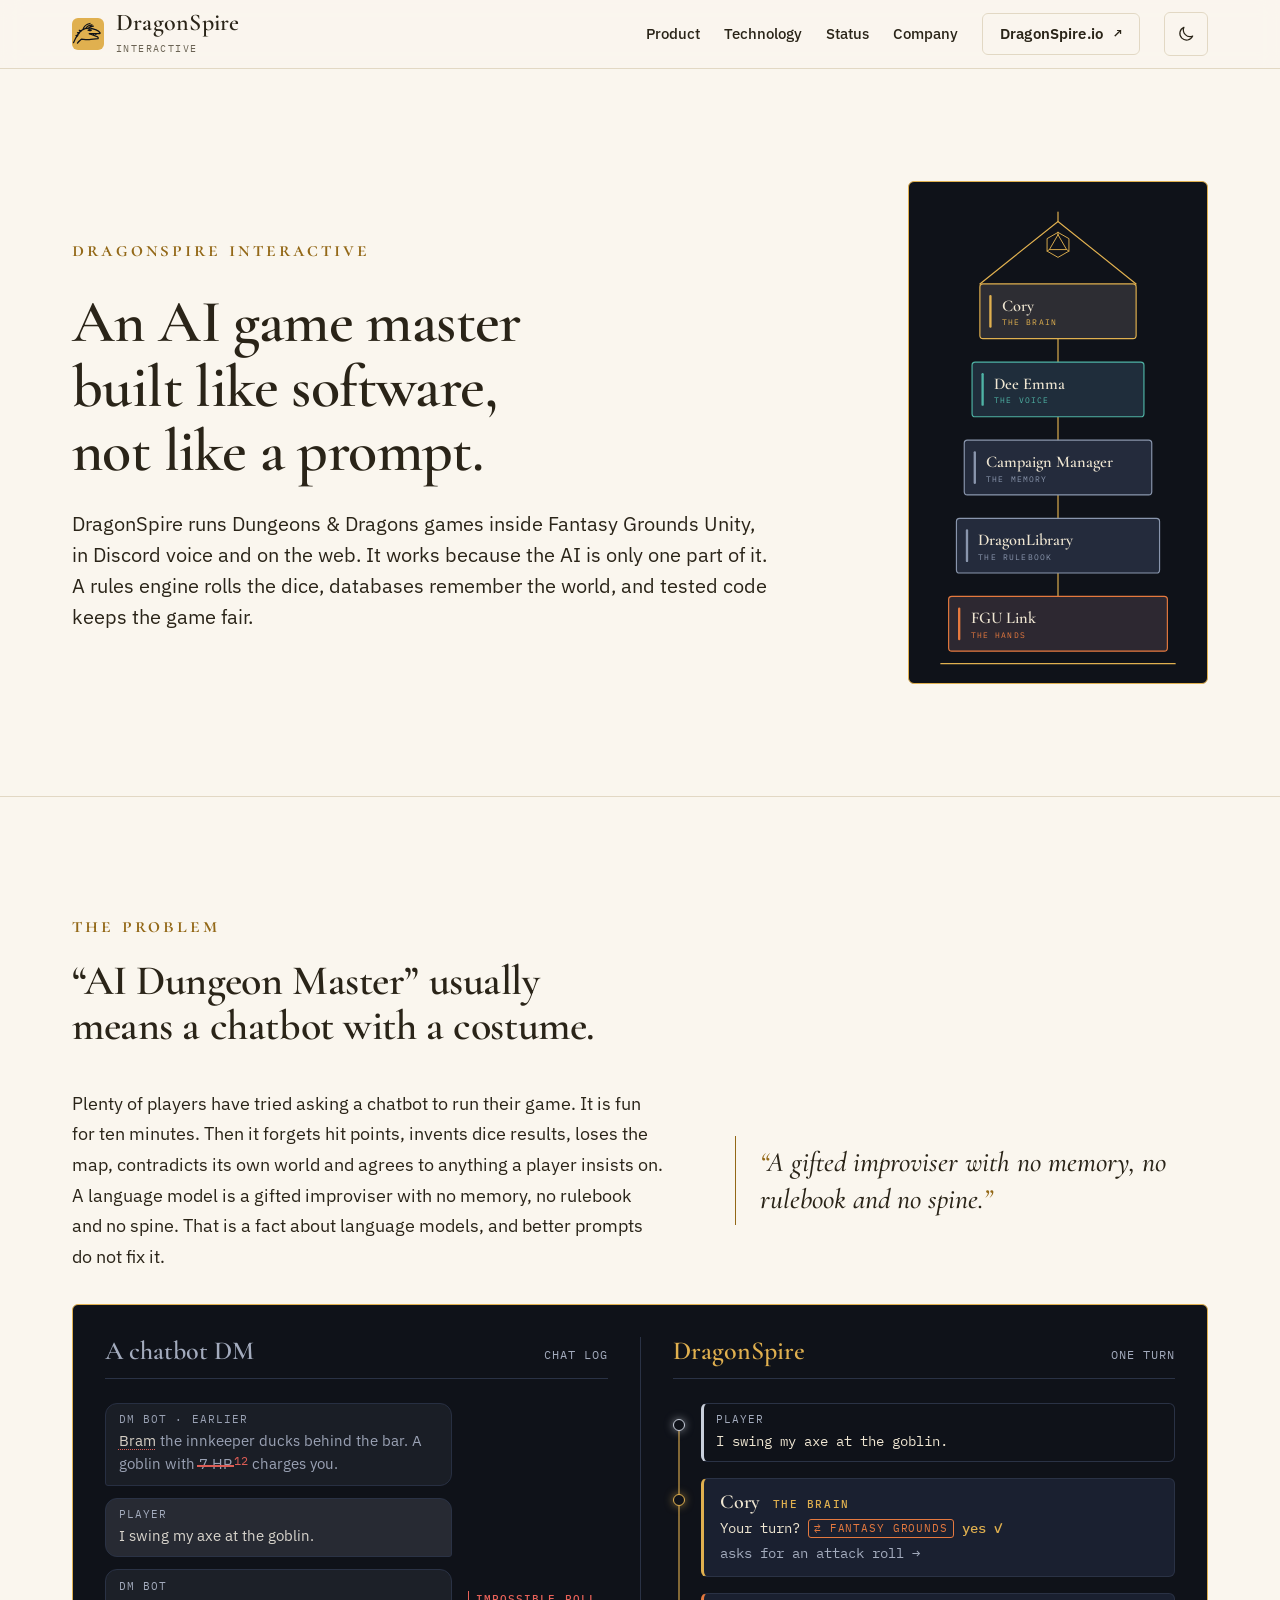
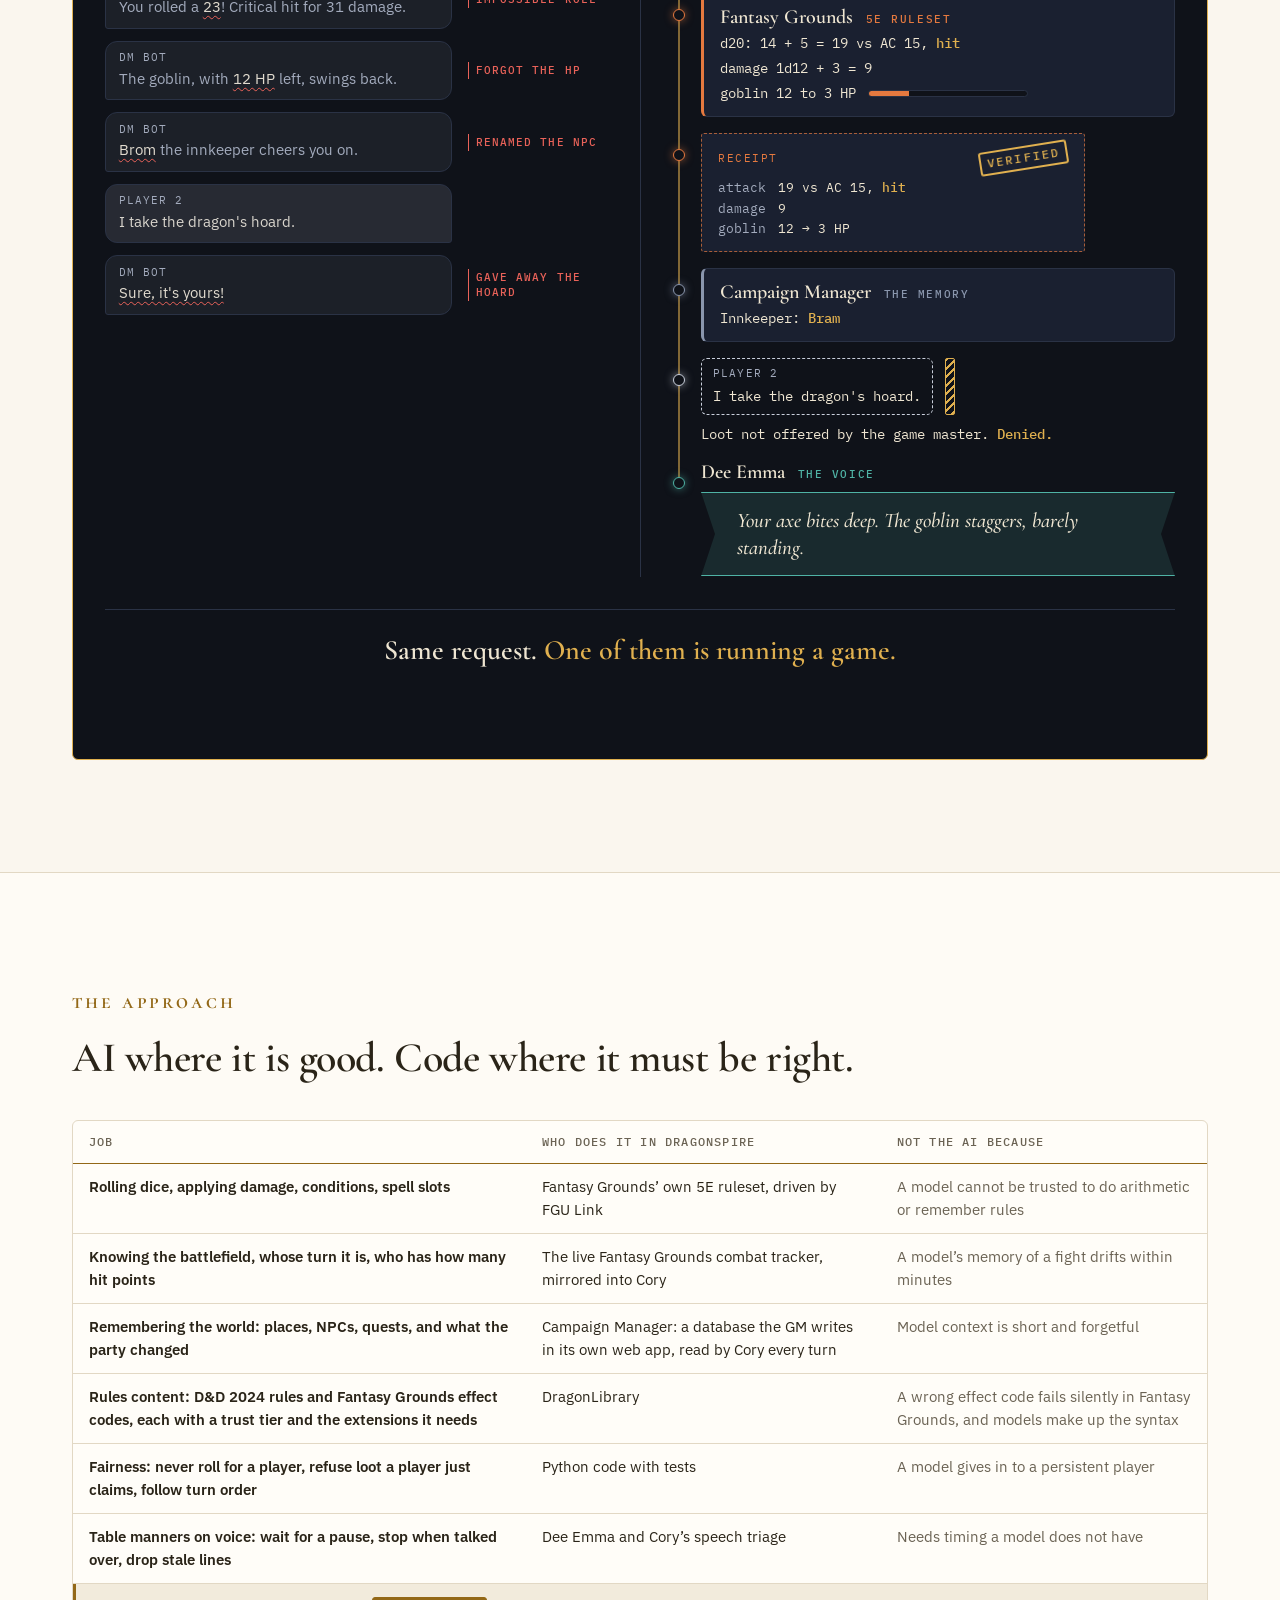
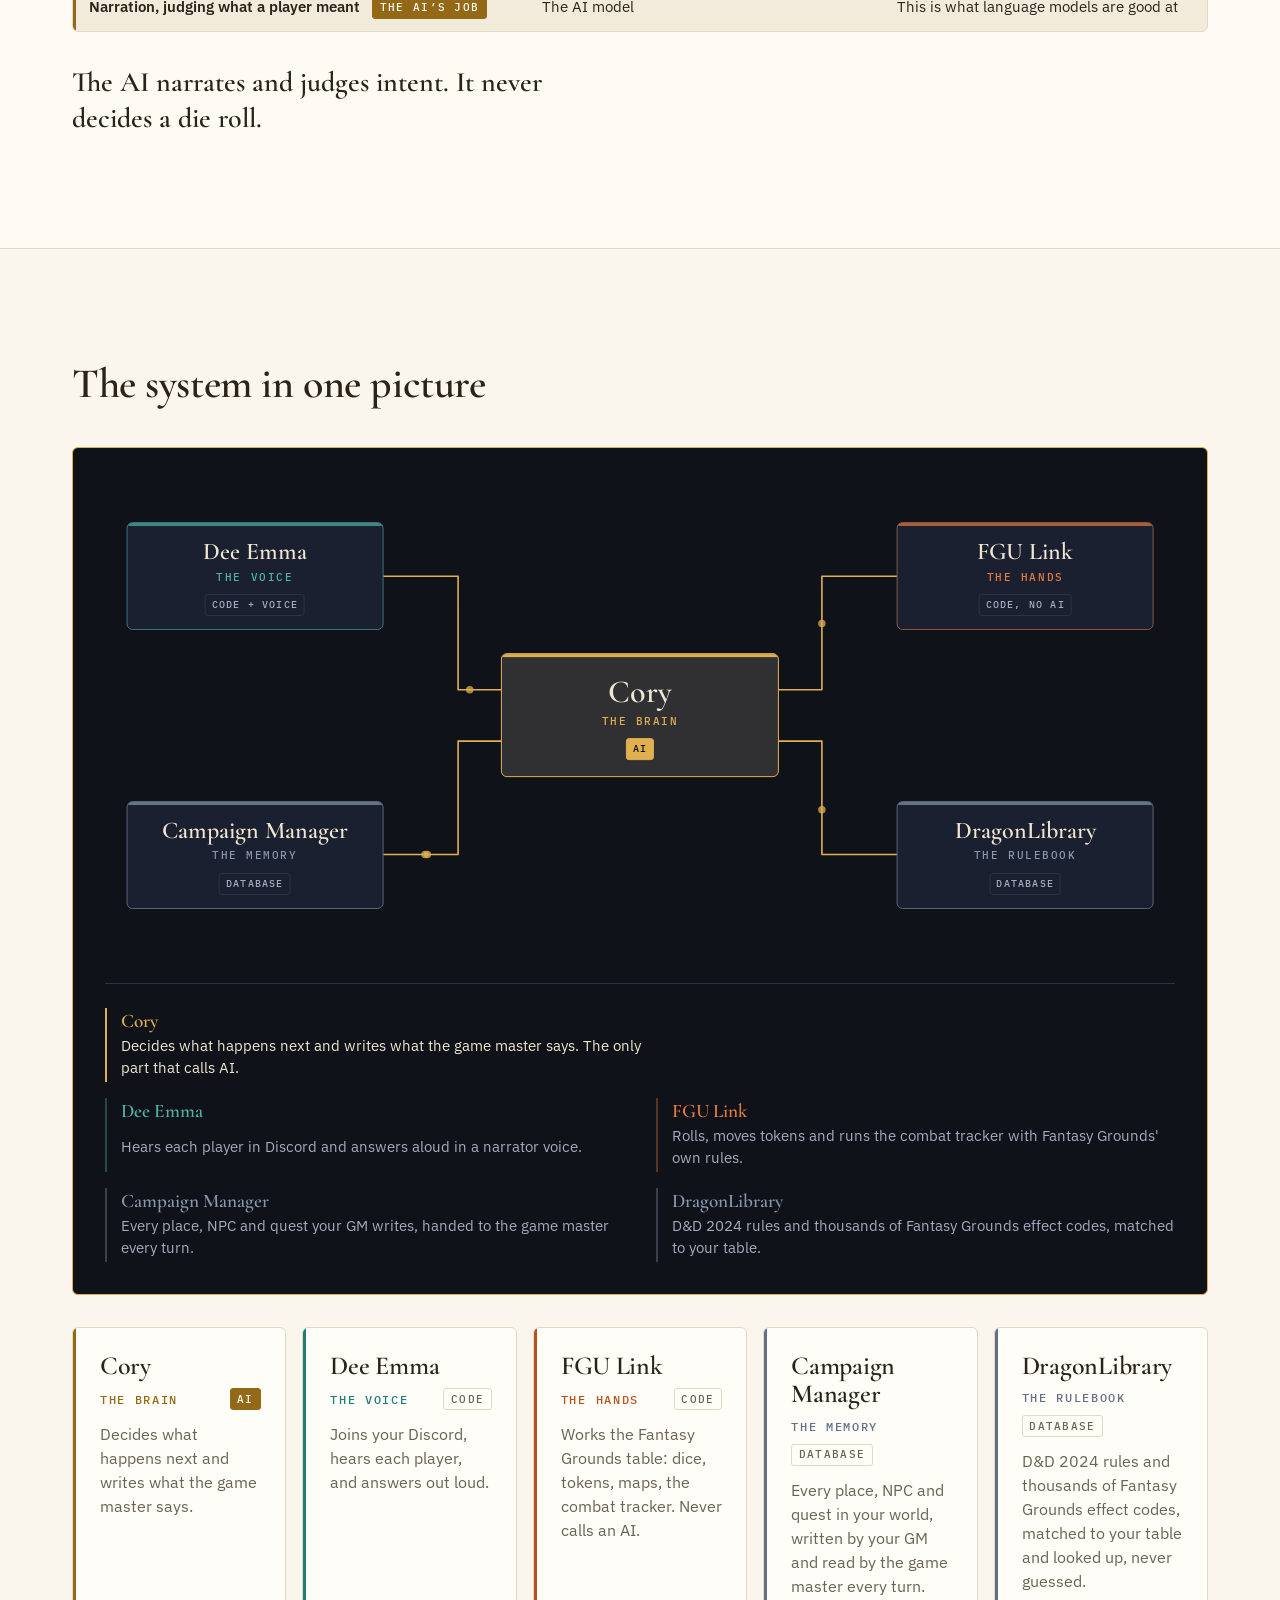
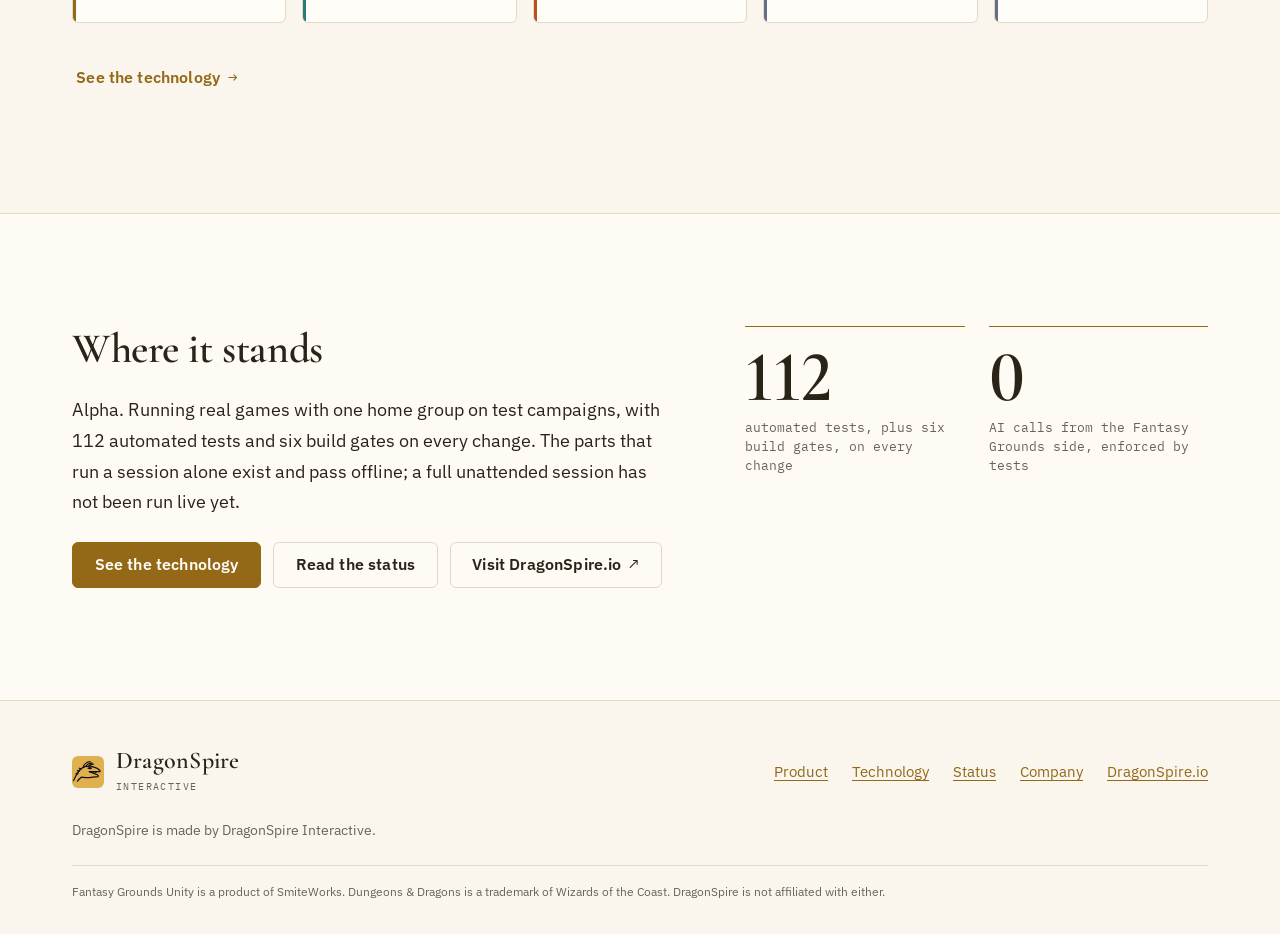
==== commit 0561e976: "Use gold-tile dragon head as header logo Co-Authored-By: Claude Sonnet 5.5 <noreply@anthropic.com>" ====
--- a/index.html
+++ b/index.html
@@ -26,7 +26,7 @@
 <!-- SHELL: header (copy to every page; move aria-current="page" to that page's link) -->
 <header class="site-nav">
   <div class="site-nav__inner">
-    <a class="logo" href="index.html" aria-label="DragonSpire Interactive, home" aria-current="page"><svg class="logo__mark" viewBox="0 0 40 40" aria-hidden="true"><path d="M20 2 L35.6 11 V29 L20 38 L4.4 29 V11 Z"/><path d="M20 8 L26 17 V31 H14 V17 Z M14 22 H26 M14 26.5 H26"/></svg><span><span class="logo__word">DragonSpire</span> <span class="logo__sub">Interactive</span></span></a>
+    <a class="logo" href="index.html" aria-label="DragonSpire Interactive, home" aria-current="page"><img class="logo__mark" src="assets/icons/favicon.svg" alt="" width="32" height="32"><span><span class="logo__word">DragonSpire</span> <span class="logo__sub">Interactive</span></span></a>
     <div class="site-nav__tools"><button class="theme-toggle" type="button" data-theme-toggle aria-label="Switch theme"><svg class="i-sun" viewBox="0 0 24 24" aria-hidden="true"><circle cx="12" cy="12" r="4.2"/><path d="M12 2.5v2.2M12 19.3v2.2M2.5 12h2.2M19.3 12h2.2M5.3 5.3l1.6 1.6M17.1 17.1l1.6 1.6M5.3 18.7l1.6-1.6M17.1 6.9l1.6-1.6"/></svg><svg class="i-moon" viewBox="0 0 24 24" aria-hidden="true"><path d="M20 14.5A8 8 0 0 1 9.5 4a8 8 0 1 0 10.5 10.5z"/></svg></button><button class="site-nav__toggle" type="button" data-nav-toggle aria-expanded="false" aria-controls="site-menu"><span class="site-nav__bars" aria-hidden="true"></span><span class="site-nav__toggle-text">Menu</span></button></div>
     <nav class="site-nav__menu" id="site-menu" aria-label="Main">
       <ul class="site-nav__links">
@@ -336,7 +336,7 @@
 <footer class="site-footer">
   <div class="site-footer__inner">
     <div class="site-footer__top">
-      <a class="logo" href="index.html" aria-label="DragonSpire Interactive, home"><svg class="logo__mark" viewBox="0 0 40 40" aria-hidden="true"><path d="M20 2 L35.6 11 V29 L20 38 L4.4 29 V11 Z"/><path d="M20 8 L26 17 V31 H14 V17 Z M14 22 H26 M14 26.5 H26"/></svg><span><span class="logo__word">DragonSpire</span> <span class="logo__sub">Interactive</span></span></a>
+      <a class="logo" href="index.html" aria-label="DragonSpire Interactive, home"><img class="logo__mark" src="assets/icons/favicon.svg" alt="" width="32" height="32"><span><span class="logo__word">DragonSpire</span> <span class="logo__sub">Interactive</span></span></a>
       <ul class="site-footer__links">
         <li><a href="product.html">Product</a></li>
         <li><a href="technology.html">Technology</a></li>
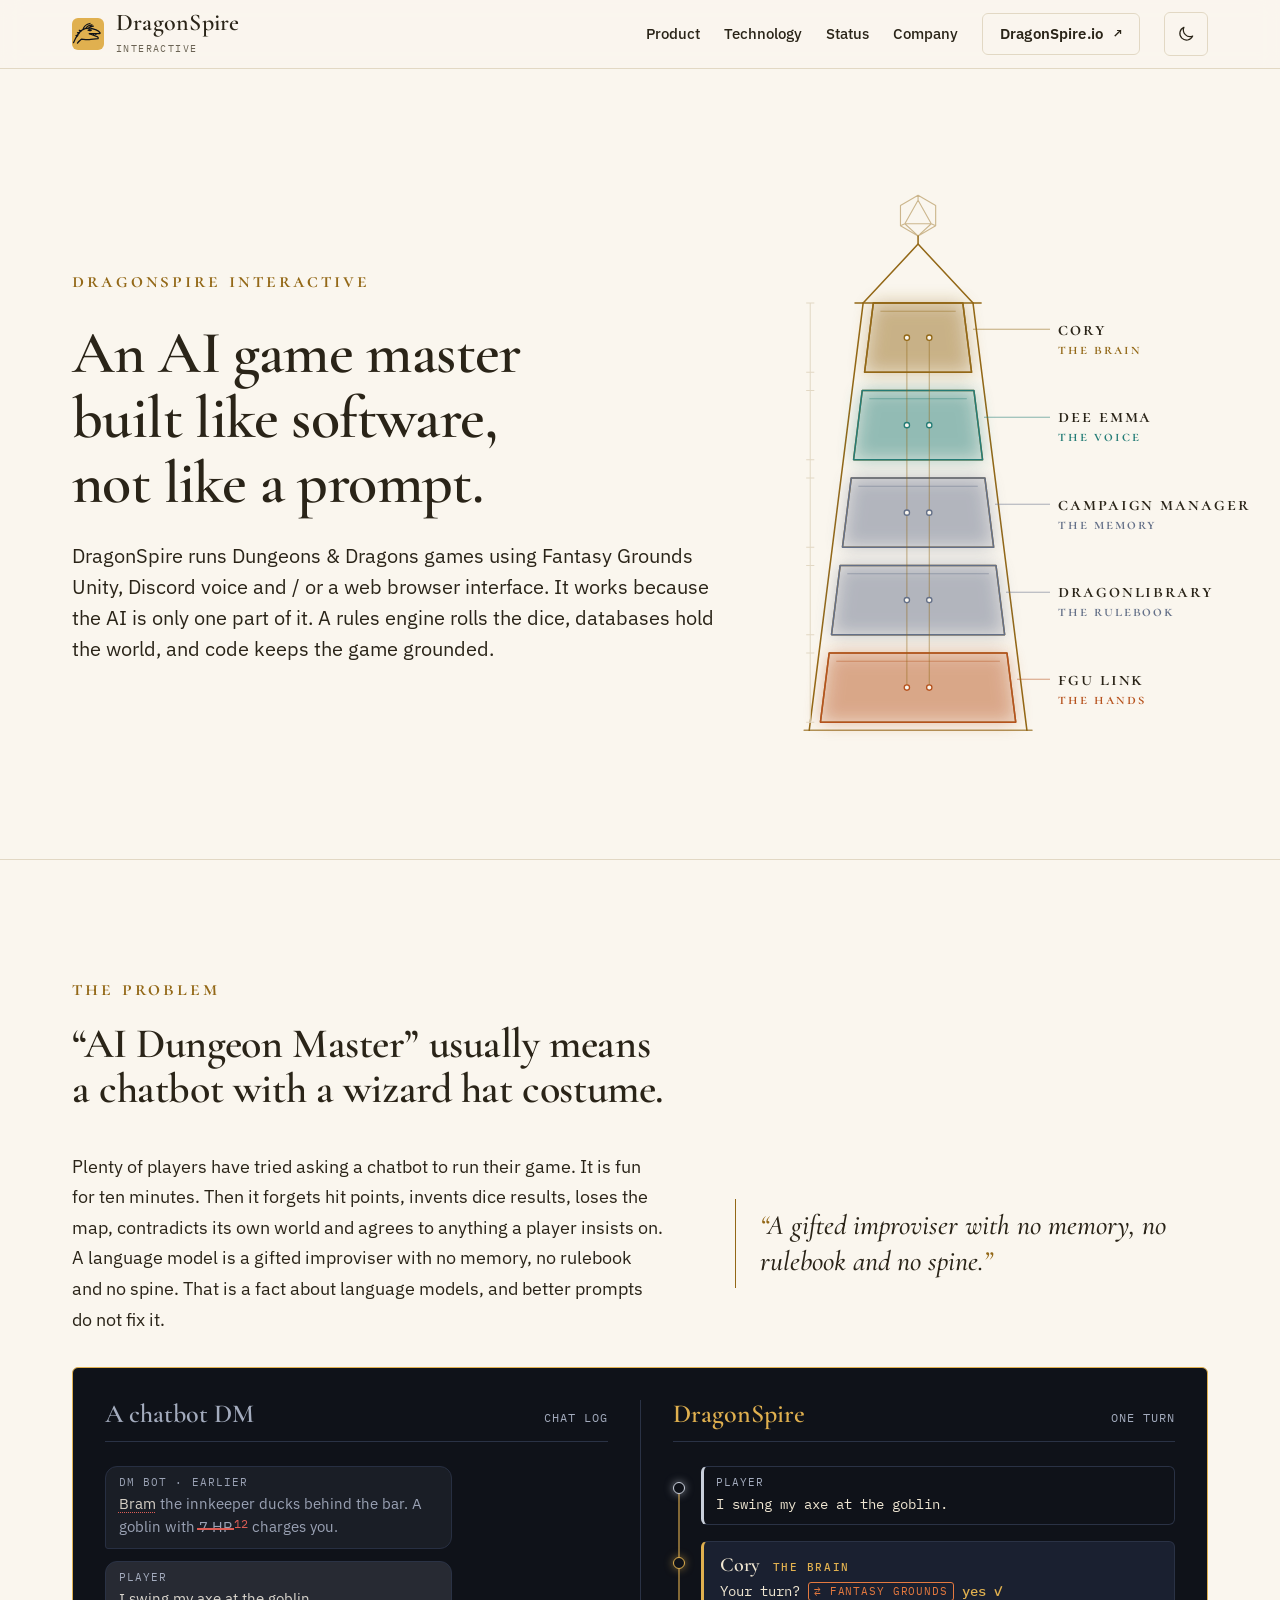
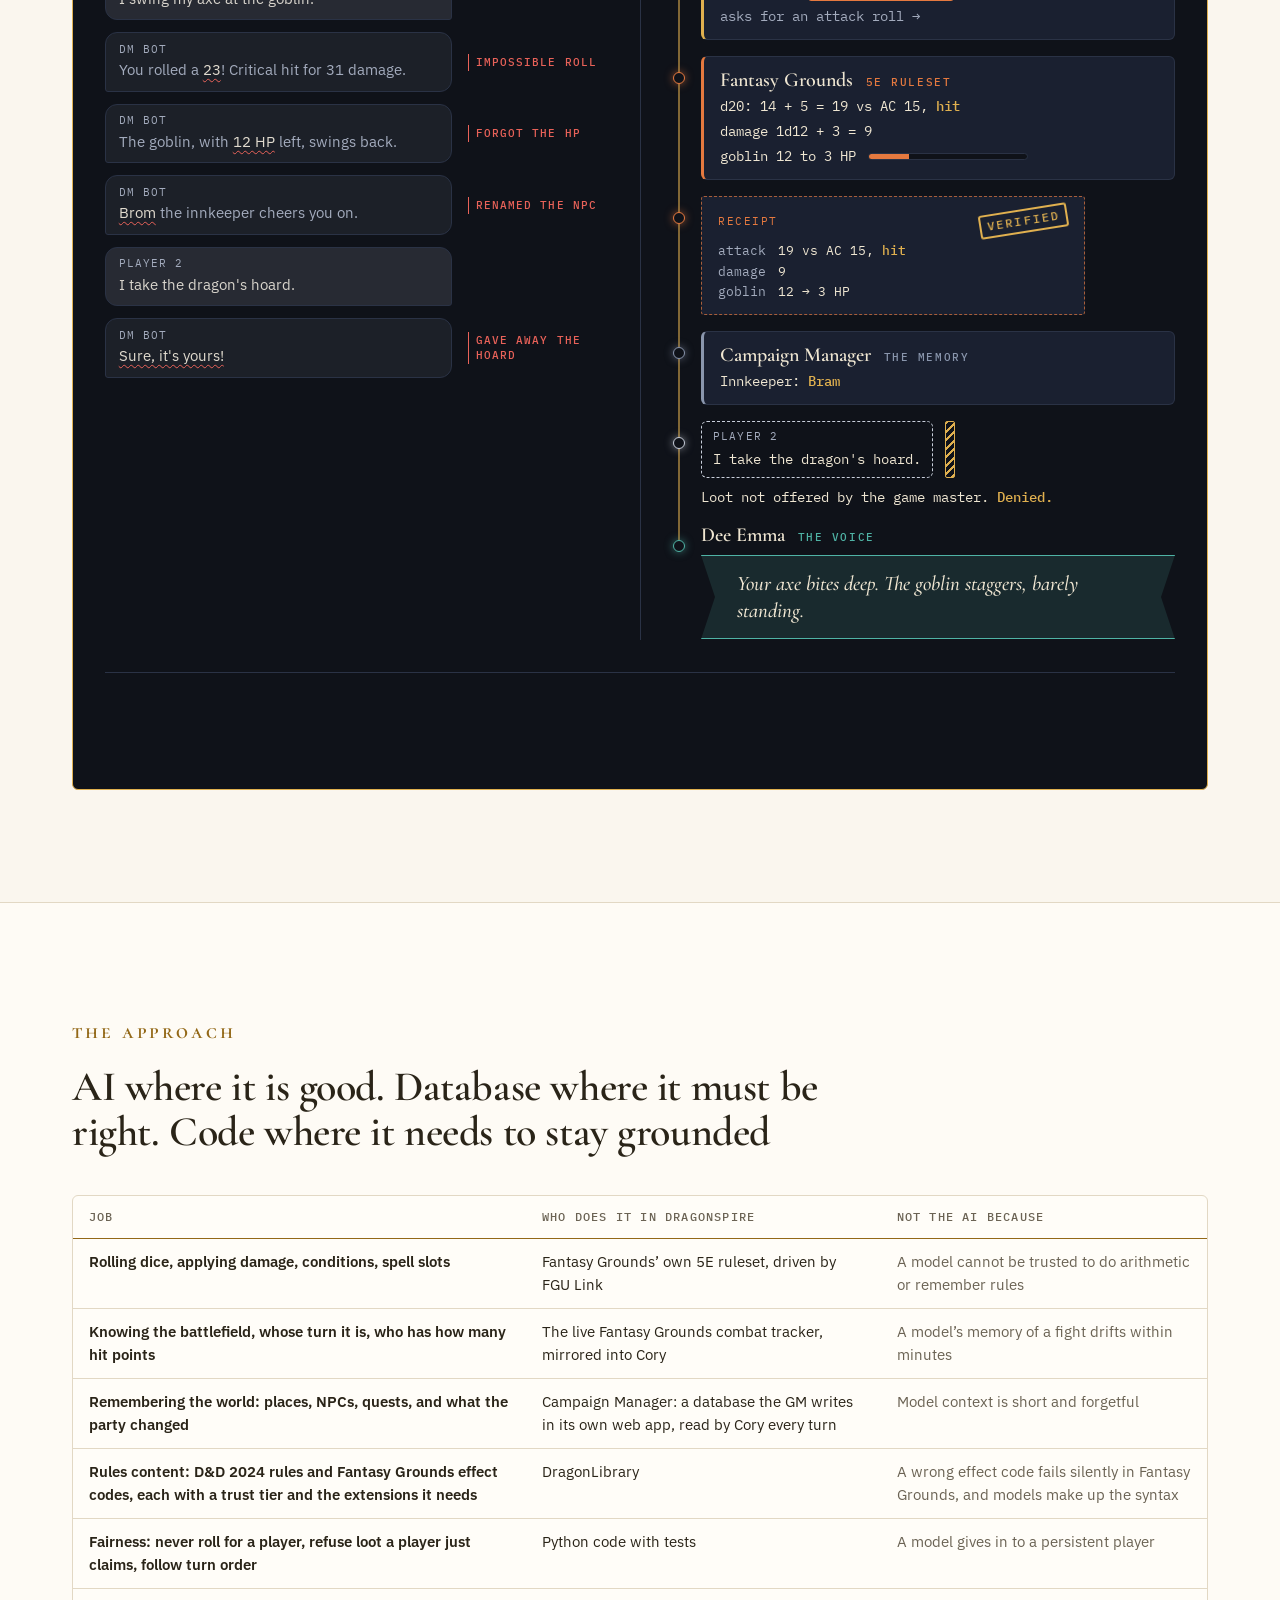
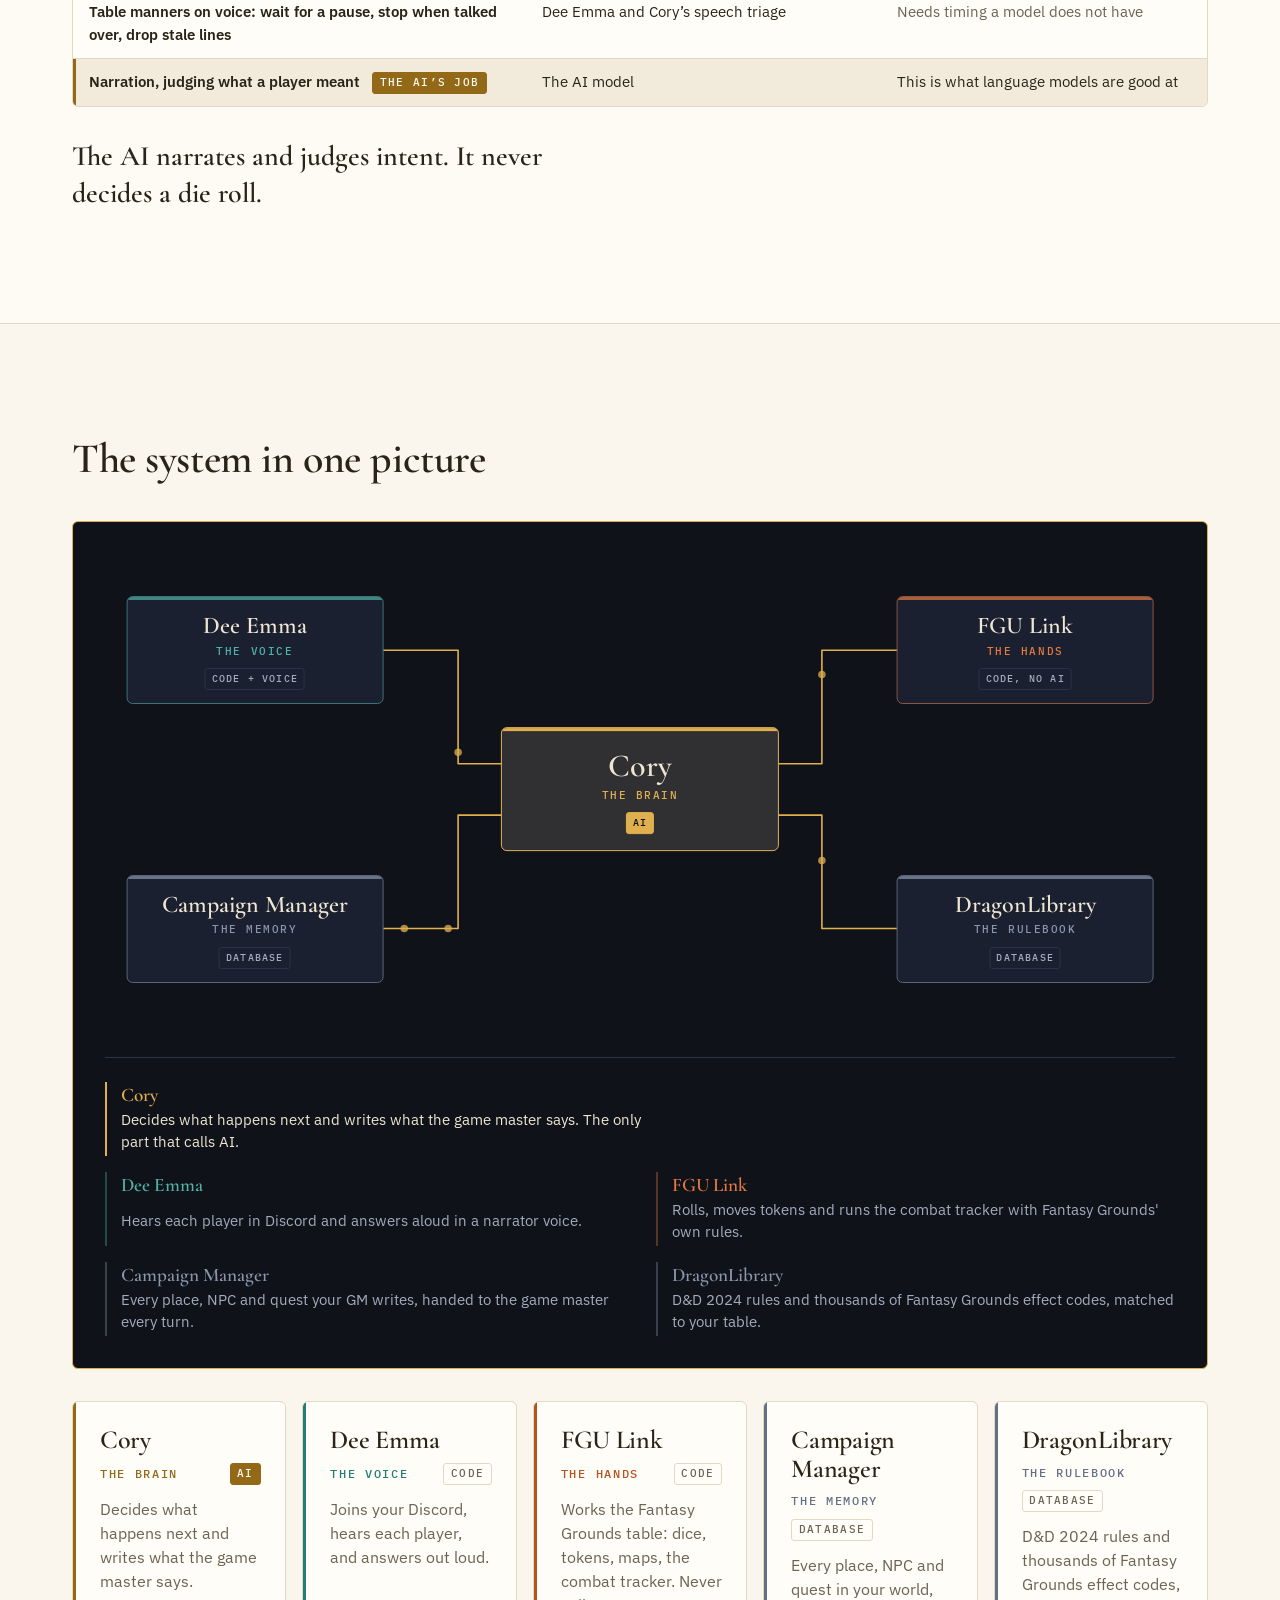
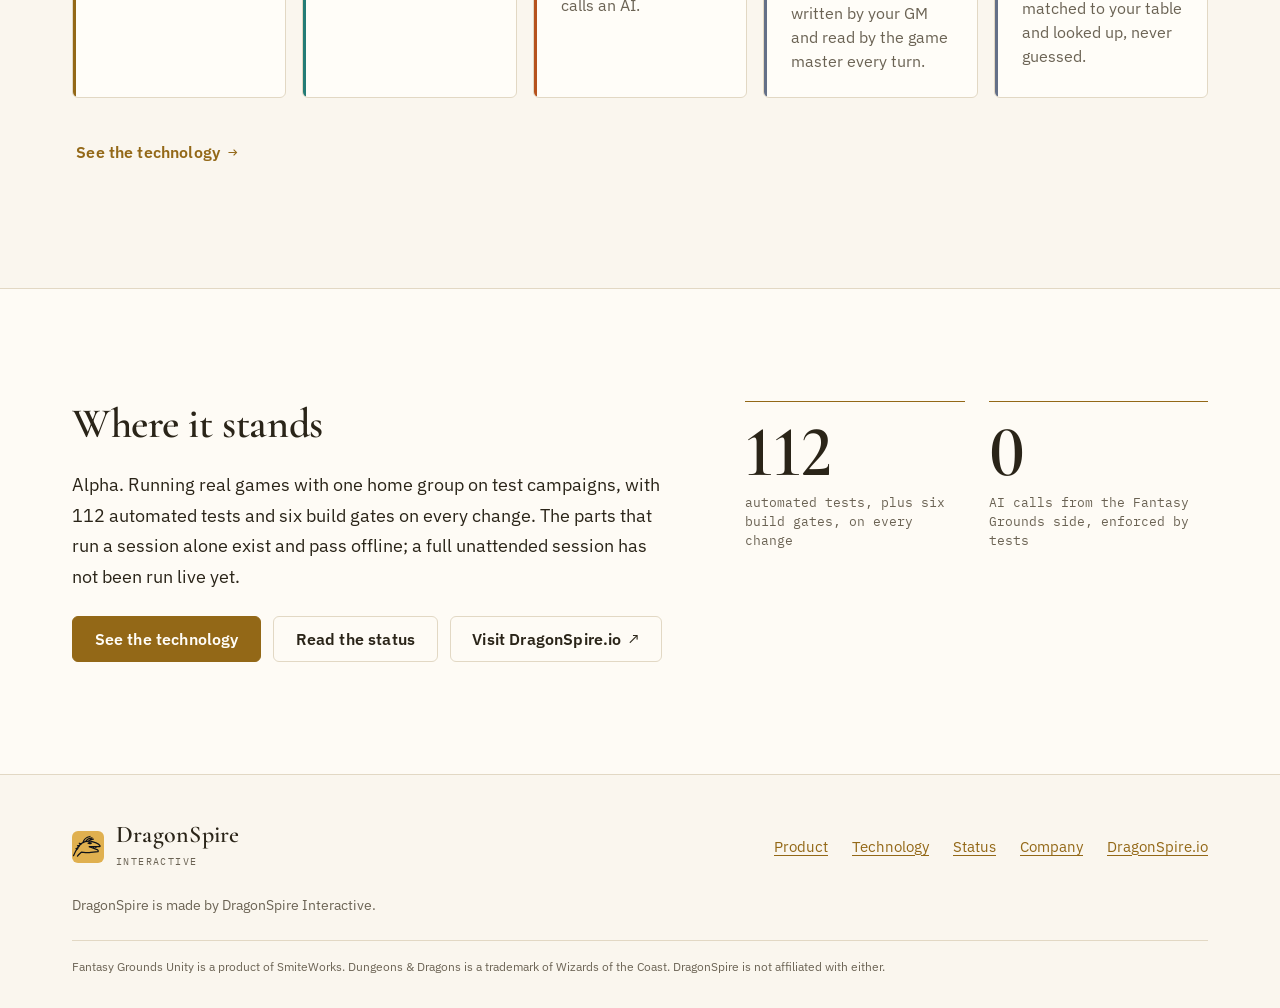
==== commit 25951098: "Hero copy, shared SpireStack graphic, problem/approach copy, drop A2 caption Co-Authored-By: Claude " ====
--- a/index.html
+++ b/index.html
@@ -16,6 +16,7 @@
 <link rel="stylesheet" href="https://fonts.googleapis.com/css2?family=Cormorant+Garamond:ital,wght@0,500;0,600;0,700;1,500&amp;family=IBM+Plex+Mono:wght@400;500&amp;family=IBM+Plex+Sans:wght@400;500;600&amp;display=swap">
 <link rel="stylesheet" href="assets/css/ds.css">
 <link rel="stylesheet" href="assets/css/components.css">
+<link rel="stylesheet" href="assets/css/a1.css">
 <link rel="stylesheet" href="assets/css/a2.css">
 <link rel="stylesheet" href="assets/css/a3.css">
 <link rel="stylesheet" href="assets/css/site.css">
@@ -49,58 +50,98 @@
       <div class="co-hero__text">
         <p class="eyebrow">DragonSpire Interactive</p>
         <h1 id="h-hero">An AI game master built like software, not like a prompt.</h1>
-        <p class="lede">DragonSpire runs Dungeons &amp; Dragons games inside Fantasy Grounds Unity, in Discord voice and on the web. It works because the AI is only one part of it. A rules engine rolls the dice, databases remember the world, and tested code keeps the game fair.</p>
-      </div>
-      <figure class="diagram-frame co-hero__art">
-        <div class="diagram-frame__panel">
-<svg class="diagram draw-on-view" viewBox="80 0 320 600" role="img" aria-labelledby="hero-spire-t">
-<title id="hero-spire-t">Five chambers stacked as a spire: Cory at the top, then Dee Emma, Campaign Manager, DragonLibrary and FGU Link at the base.</title>
-<path class="ln" pathLength="1" d="M90 596 H390"/>
-<path class="ln" pathLength="1" d="M140 110 L240 30 L340 110"/>
-<path class="ln" pathLength="1" d="M240 30 V18"/>
-<g class="node" style="--i:0"><path class="ln" pathLength="1" d="M240 44 l14 8 v16 l-14 8 l-14 -8 v-16 z M240 47 L229 66 H251 Z M240 47 V44 M229 66 L226 68 M251 66 L254 68" style="stroke-width:1.2"/></g>
-<path class="ln" pathLength="1" d="M240 180 V210"/>
-<path class="ln" pathLength="1" d="M240 280 V310"/>
-<path class="ln" pathLength="1" d="M240 380 V410"/>
-<path class="ln" pathLength="1" d="M240 480 V510"/>
-<g class="node p-fgu" style="--i:0">
-  <rect class="chamber" x="100" y="510" width="280" height="70" rx="4"/>
-  <rect class="chamber-glow" x="100" y="510" width="280" height="70" rx="4"/>
-  <rect class="chamber-rule" x="112" y="524" width="3" height="42" rx="1.5"/>
-  <text class="t-name" x="128" y="544">FGU Link</text>
-  <text class="t-role" x="128" y="563">THE HANDS</text>
-</g>
-<g class="node p-library" style="--i:1">
-  <rect class="chamber" x="110" y="410" width="260" height="70" rx="4"/>
-  <rect class="chamber-glow" x="110" y="410" width="260" height="70" rx="4"/>
-  <rect class="chamber-rule" x="122" y="424" width="3" height="42" rx="1.5"/>
-  <text class="t-name" x="138" y="444">DragonLibrary</text>
-  <text class="t-role" x="138" y="463">THE RULEBOOK</text>
-</g>
-<g class="node p-cm" style="--i:2">
-  <rect class="chamber" x="120" y="310" width="240" height="70" rx="4"/>
-  <rect class="chamber-glow" x="120" y="310" width="240" height="70" rx="4"/>
-  <rect class="chamber-rule" x="132" y="324" width="3" height="42" rx="1.5"/>
-  <text class="t-name" x="148" y="344">Campaign Manager</text>
-  <text class="t-role" x="148" y="363">THE MEMORY</text>
-</g>
-<g class="node p-dee" style="--i:3">
-  <rect class="chamber" x="130" y="210" width="220" height="70" rx="4"/>
-  <rect class="chamber-glow" x="130" y="210" width="220" height="70" rx="4"/>
-  <rect class="chamber-rule" x="142" y="224" width="3" height="42" rx="1.5"/>
-  <text class="t-name" x="158" y="244">Dee Emma</text>
-  <text class="t-role" x="158" y="263">THE VOICE</text>
-</g>
-<g class="node p-cory" style="--i:4">
-  <rect class="chamber" x="140" y="110" width="200" height="70" rx="4"/>
-  <rect class="chamber-glow" x="140" y="110" width="200" height="70" rx="4"/>
-  <rect class="chamber-rule" x="152" y="124" width="3" height="42" rx="1.5"/>
-  <text class="t-name" x="168" y="144">Cory</text>
-  <text class="t-role" x="168" y="163">THE BRAIN</text>
+        <p class="lede">DragonSpire runs Dungeons &amp; Dragons games using Fantasy Grounds Unity, Discord voice and / or a web browser interface. It works because the AI is only one part of it. A rules engine rolls the dice, databases hold the world, and code keeps the game grounded.</p>
+      </div>
+    <figure class="a1" id="a1-slot" role="img" aria-label="The DragonSpire spire builds itself from the ground up in five chambers, FGU Link (the hands), DragonLibrary (the rulebook), Campaign Manager (the memory), Dee Emma (the voice) and Cory (the brain) at the top, with dots of light travelling between them.">
+      <div class="a1__stage" aria-hidden="true">
+<svg class="a1-svg" viewBox="0 0 240 556" aria-hidden="true" focusable="false">
+<defs><filter id="a1-blur" x="-40%" y="-60%" width="180%" height="220%"><feGaussianBlur stdDeviation="9"/></filter></defs>
+<g class="a1-frame">
+<path class="a1-ln a1-ln--ground" pathLength="1" d="M8 540 H232"/>
+<path class="a1-ln a1-ln--wall" pathLength="1" d="M13 540 L66 120"/>
+<path class="a1-ln a1-ln--wall" pathLength="1" d="M227 540 L174 120"/>
+<g class="a1-dim">
+<path d="M14 532 V120"/>
+<path d="M10 532 H18 M10 464 H18"/>
+<path d="M10 446 H18 M10 378 H18"/>
+<path d="M10 360 H18 M10 292 H18"/>
+<path d="M10 274 H18 M10 206 H18"/>
+<path d="M10 188 H18 M10 120 H18"/>
+</g>
+</g>
+<g class="a1-roof">
+<path class="a1-ln" pathLength="1" d="M58 120 H182"/>
+<path class="a1-ln" pathLength="1" d="M66 120 L120 62 L174 120"/>
+<path class="a1-ln" pathLength="1" d="M120 62 V54"/>
+</g>
+<g class="a1-d20"><g class="a1-d20__spin">
+<path d="M120 14 L137.3 24 V44 L120 54 L102.7 44 V24 Z M120 19 L107 42 H133 Z M120 19 V14 M107 42 L102.7 44 M133 42 L137.3 44 M107 42 L120 54 L133 42"/>
+</g></g>
+<g class="a1-ch p-fgu" style="--i:0">
+  <path class="a1-ch__glow" d="M24 532 L32.6 464 H207.4 L216 532 Z" filter="url(#a1-blur)"/>
+  <path class="a1-ch__fill" d="M24 532 L32.6 464 H207.4 L216 532 Z"/>
+  <path class="a1-ch__draw" pathLength="1" d="M24 532 L32.6 464 H207.4 L216 532 Z"/>
+  <path class="a1-ch__lit" d="M24 532 L32.6 464 H207.4 L216 532 Z"/>
+  <path class="a1-ch__band" d="M39.6 472 H200.4"/>
+</g>
+<g class="a1-ch p-library" style="--i:1">
+  <path class="a1-ch__glow" d="M34.9 446 L43.4 378 H196.6 L205.1 446 Z" filter="url(#a1-blur)"/>
+  <path class="a1-ch__fill" d="M34.9 446 L43.4 378 H196.6 L205.1 446 Z"/>
+  <path class="a1-ch__draw" pathLength="1" d="M34.9 446 L43.4 378 H196.6 L205.1 446 Z"/>
+  <path class="a1-ch__lit" d="M34.9 446 L43.4 378 H196.6 L205.1 446 Z"/>
+  <path class="a1-ch__band" d="M50.4 386 H189.6"/>
+</g>
+<g class="a1-ch p-cm" style="--i:2">
+  <path class="a1-ch__glow" d="M45.7 360 L54.3 292 H185.7 L194.3 360 Z" filter="url(#a1-blur)"/>
+  <path class="a1-ch__fill" d="M45.7 360 L54.3 292 H185.7 L194.3 360 Z"/>
+  <path class="a1-ch__draw" pathLength="1" d="M45.7 360 L54.3 292 H185.7 L194.3 360 Z"/>
+  <path class="a1-ch__lit" d="M45.7 360 L54.3 292 H185.7 L194.3 360 Z"/>
+  <path class="a1-ch__band" d="M61.3 300 H178.7"/>
+</g>
+<g class="a1-ch p-dee" style="--i:3">
+  <path class="a1-ch__glow" d="M56.6 274 L65.1 206 H174.9 L183.4 274 Z" filter="url(#a1-blur)"/>
+  <path class="a1-ch__fill" d="M56.6 274 L65.1 206 H174.9 L183.4 274 Z"/>
+  <path class="a1-ch__draw" pathLength="1" d="M56.6 274 L65.1 206 H174.9 L183.4 274 Z"/>
+  <path class="a1-ch__lit" d="M56.6 274 L65.1 206 H174.9 L183.4 274 Z"/>
+  <path class="a1-ch__band" d="M72.1 214 H167.9"/>
+</g>
+<g class="a1-ch p-cory" style="--i:4">
+  <path class="a1-ch__glow" d="M67.4 188 L76 120 H164 L172.6 188 Z" filter="url(#a1-blur)"/>
+  <path class="a1-ch__fill" d="M67.4 188 L76 120 H164 L172.6 188 Z"/>
+  <path class="a1-ch__draw" pathLength="1" d="M67.4 188 L76 120 H164 L172.6 188 Z"/>
+  <path class="a1-ch__lit" d="M67.4 188 L76 120 H164 L172.6 188 Z"/>
+  <path class="a1-ch__band" d="M83 128 H157"/>
+</g>
+<g class="a1-rails">
+<path class="a1-rail" style="--i:1" pathLength="1" d="M109 498.0 V412.0 M131 412.0 V498.0"/>
+<path class="a1-rail" style="--i:2" pathLength="1" d="M109 412.0 V326.0 M131 326.0 V412.0"/>
+<path class="a1-rail" style="--i:3" pathLength="1" d="M109 326.0 V240.0 M131 240.0 V326.0"/>
+<path class="a1-rail" style="--i:4" pathLength="1" d="M109 240.0 V154.0 M131 154.0 V240.0"/>
+</g>
+<g class="a1-ports">
+<g class="p-fgu" style="--i:0"><circle class="a1-port" cx="109" cy="498.0" r="2.6"/><circle class="a1-port" cx="131" cy="498.0" r="2.6"/></g>
+<g class="p-library" style="--i:1"><circle class="a1-port" cx="109" cy="412.0" r="2.6"/><circle class="a1-port" cx="131" cy="412.0" r="2.6"/></g>
+<g class="p-cm" style="--i:2"><circle class="a1-port" cx="109" cy="326.0" r="2.6"/><circle class="a1-port" cx="131" cy="326.0" r="2.6"/></g>
+<g class="p-dee" style="--i:3"><circle class="a1-port" cx="109" cy="240.0" r="2.6"/><circle class="a1-port" cx="131" cy="240.0" r="2.6"/></g>
+<g class="p-cory" style="--i:4"><circle class="a1-port" cx="109" cy="154.0" r="2.6"/><circle class="a1-port" cx="131" cy="154.0" r="2.6"/></g>
+</g>
+<g class="a1-dots">
+<circle class="a1-dot a1-dot--up" cx="109" cy="0" r="2.6" style="animation-delay:0s"/>
+<circle class="a1-dot a1-dot--up" cx="109" cy="0" r="2.6" style="animation-delay:-2.1s"/>
+<circle class="a1-dot a1-dot--dn" cx="131" cy="0" r="2.6" style="animation-delay:-1.0s"/>
+<circle class="a1-dot a1-dot--dn" cx="131" cy="0" r="2.6" style="animation-delay:-3.1s"/>
+<circle class="a1-dot a1-dot--up" cx="109" cy="0" r="2.6" style="animation-delay:-3.6s"/>
 </g>
 </svg>
-        </div>
-      </figure>
+<ol class="a1-labels">
+<li class="a1-label p-fgu" style="--i:0;--y:89.57%;--edge:0.8821"><span class="a1-label__name">FGU Link</span><span class="a1-label__role">the hands</span></li>
+<li class="a1-label p-library" style="--i:1;--y:74.10%;--edge:0.8369"><span class="a1-label__name">DragonLibrary</span><span class="a1-label__role">the rulebook</span></li>
+<li class="a1-label p-cm" style="--i:2;--y:58.63%;--edge:0.7917"><span class="a1-label__name">Campaign Manager</span><span class="a1-label__role">the memory</span></li>
+<li class="a1-label p-dee" style="--i:3;--y:43.17%;--edge:0.7464"><span class="a1-label__name">Dee Emma</span><span class="a1-label__role">the voice</span></li>
+<li class="a1-label p-cory" style="--i:4;--y:27.70%;--edge:0.7012"><span class="a1-label__name">Cory</span><span class="a1-label__role">the brain</span></li>
+</ol>
+      </div>
+    </figure>
     </div>
   </section>
 
@@ -109,7 +150,7 @@
     <div class="container co-stack">
       <div class="section-head">
         <p class="eyebrow">The problem</p>
-        <h2 id="h-problem">“AI Dungeon Master” usually means a chatbot with a costume.</h2>
+        <h2 id="h-problem">“AI Dungeon Master” usually means a chatbot with a wizard hat costume.</h2>
       </div>
       <div class="co-essay">
         <div class="co-essay__body">
@@ -171,7 +212,7 @@
             </section>
           </div>
           <div class="a2__foot a2-scope" data-a2-length="13.2">
-            <p class="a2__caption a2-step" style="--t:11.9">Same request. <em>One of them is running a game.</em></p>
+            <p class="a2__caption"></p>
             <button class="btn btn--secondary a2-replay" type="button">Replay <span aria-hidden="true">&#8635;</span></button>
           </div>
         </div>
@@ -184,7 +225,7 @@
     <div class="container co-stack">
       <div class="section-head">
         <p class="eyebrow">The approach</p>
-        <h2 id="h-approach">AI where it is good. Code where it must be right.</h2>
+        <h2 id="h-approach">AI where it is good. Database where it must be right. Code where it needs to stay grounded</h2>
       </div>
       <div class="table-wrap co-table">
         <table class="compare">
@@ -352,6 +393,7 @@
 <!-- /SHELL: footer -->
 
 <script src="assets/js/ds.js"></script>
+<script src="assets/js/a1.js"></script>
 <script src="assets/js/a2.js"></script>
 <script src="assets/js/a3.js"></script>
 </body>
--- a/assets/css/a1.css
+++ b/assets/css/a1.css
@@ -0,0 +1,169 @@
+/* A1: the spire assembles (DragonSpire.io hero).
+   Needs ds.css. Markup: the .a1 figure in index.html. JS: assets/js/a1.js.
+   Build ~8 s bottom to top, hold 3 s, then loop by dimming and relighting (never rebuilding).
+   Without JS, or with reduced motion: the finished, lit spire, still. Labels hide below 720 px. */
+
+.a1 {
+  /* stage height drives everything; width follows the 240 x 556 viewBox */
+  --a1-h: 240px;
+  --a1-w: calc(var(--a1-h) * 240 / 556);
+  --a1-gap: 18px;       /* stage edge to label text */
+  --a1-lab: 0px;        /* room reserved for labels on the right */
+  margin: 0;
+  justify-self: center;
+  min-width: 0;
+}
+.a1__stage {
+  position: relative;
+  width: var(--a1-w);
+  height: var(--a1-h);
+  margin-right: var(--a1-lab);
+}
+.a1-svg { width: 100%; height: 100%; max-width: none; overflow: visible; }
+
+/* ---------- labels (HTML, beside each chamber) ---------- */
+
+.a1-labels { display: none; list-style: none; margin: 0; padding: 0; position: absolute; inset: 0; pointer-events: none; }
+.a1-label {
+  position: absolute;
+  top: var(--y);
+  left: calc(100% + var(--a1-gap));
+  transform: translateY(-50%);
+  display: grid;
+  gap: 1px;
+  white-space: nowrap;
+  line-height: 1.15;
+}
+.a1-label::before { /* leader from the chamber edge to the name */
+  content: "";
+  position: absolute;
+  top: 0.72rem;
+  right: calc(100% + 8px);
+  width: calc((1 - var(--edge)) * var(--a1-w) + var(--a1-gap) - 14px);
+  border-top: 1px solid var(--part);
+  opacity: 0.55;
+}
+.a1-label__name {
+  font-family: var(--font-display);
+  font-weight: 600;
+  font-size: 1.2rem;
+  font-variant: small-caps;
+  text-transform: lowercase;
+  letter-spacing: 0.1em;
+  color: var(--text);
+}
+.a1-label__role {
+  font-family: var(--font-display);
+  font-weight: 600;
+  font-size: 0.95rem;
+  font-variant: small-caps;
+  letter-spacing: 0.12em;
+  color: var(--part);
+}
+
+@media (min-width: 720px) {
+  .a1 { --a1-h: 380px; --a1-lab: 10.5rem; }
+  .a1-labels { display: block; }
+}
+@media (min-width: 960px) {
+  .a1 { --a1-h: max(400px, min(68svh, 600px, calc(52vw - 100px))); }
+}
+
+/* ---------- finished (lit) state: the default, used with no JS and reduced motion ---------- */
+
+.a1-ln { fill: none; stroke: var(--gold); stroke-width: 1.5; stroke-linecap: round; stroke-linejoin: round; }
+.a1-ln--ground { opacity: 0.7; }
+.a1-dim path { fill: none; stroke: var(--line); stroke-width: 1; }
+.a1-d20 { opacity: 0.45; }
+.a1-d20 path { fill: none; stroke: var(--gold); stroke-width: 1.1; stroke-linejoin: round; }
+.a1-d20__spin { transform-box: fill-box; transform-origin: center; }
+
+.a1-ch__glow { fill: var(--part); opacity: 0.4; }
+.a1-ch__fill { fill: var(--part); opacity: 0.13; }
+.a1-ch__draw { fill: none; stroke: var(--gold); stroke-width: 1.5; stroke-linejoin: round; opacity: 0.85; }
+.a1-ch__lit { fill: none; stroke: var(--part); stroke-width: 1.5; stroke-linejoin: round; }
+.a1-ch__band { fill: none; stroke: var(--part); stroke-width: 1; opacity: 0.45; }
+
+.a1-rail { fill: none; stroke: var(--gold); stroke-width: 1; opacity: 0.5; }
+.a1-port { fill: var(--bg); stroke: var(--part); stroke-width: 1.3; }
+
+.a1-dots { opacity: 0; }
+.a1-dot { fill: currentColor; color: var(--gold); filter: drop-shadow(0 0 3px currentColor) drop-shadow(0 0 7px currentColor); }
+
+/* ---------- before the build (JS on, motion allowed) ---------- */
+
+@media (prefers-reduced-motion: no-preference) {
+  .js .a1:not(.a1--go):not(.a1--still) :is(.a1-ln, .a1-ch__draw, .a1-rail) { stroke-dasharray: 1; stroke-dashoffset: 1; }
+  .js .a1:not(.a1--go):not(.a1--still) :is(.a1-dim, .a1-d20, .a1-ch__glow, .a1-ch__fill, .a1-ch__lit, .a1-ch__band, .a1-ports > g, .a1-label) { opacity: 0; }
+  .js .a1:not(.a1--go):not(.a1--still) .a1-label { transform: translate(-8px, -50%); }
+  .a1--go :is(.a1-ln, .a1-ch__draw, .a1-rail) { stroke-dasharray: 1; }
+}
+
+/* ---------- build timeline (class a1--go) ---------- */
+
+.a1--go .a1-ln--ground { transition: stroke-dashoffset 0.7s var(--ease); }
+.a1--go .a1-ln--wall { transition: stroke-dashoffset 1s var(--ease) 0.2s; }
+.a1--go .a1-dim { transition: opacity 0.8s var(--ease) 0.6s; }
+.a1--go .a1-roof .a1-ln { transition: stroke-dashoffset 0.7s var(--ease) 5.9s; }
+.a1--go .a1-d20 { transition: opacity 1s var(--ease) 6.3s; }
+
+/* chamber i: gold outline draws, then it lights in its colour and its name fades in */
+.a1--go .a1-ch { --t: calc(0.9s + var(--i) * 1s); }
+.a1--go .a1-ch__draw { transition: stroke-dashoffset 0.7s var(--ease) var(--t); }
+.a1--go :is(.a1-ch__glow, .a1-ch__fill, .a1-ch__lit, .a1-ch__band) { transition: opacity 0.6s var(--ease) calc(var(--t) + 0.55s); }
+.a1--go .a1-rail { transition: stroke-dashoffset 0.6s var(--ease) calc(0.9s + var(--i) * 1s - 0.3s); }
+.a1--go .a1-ports > g { transition: opacity 0.5s var(--ease) calc(0.9s + var(--i) * 1s + 0.55s); }
+.a1--go .a1-label { transition: opacity 0.7s var(--ease) calc(0.9s + var(--i) * 1s + 0.6s), transform 0.7s var(--ease) calc(0.9s + var(--i) * 1s + 0.6s); }
+
+/* ---------- live: dots travel, the d20 turns (class a1--live, from ~6.6 s) ---------- */
+
+.a1--live .a1-dots { opacity: 1; transition: opacity 0.8s var(--ease); }
+.a1--live .a1-dot--up { animation: a1-up 4.2s linear infinite; }
+.a1--live .a1-dot--dn { animation: a1-dn 4.2s linear infinite; }
+.a1--live .a1-d20__spin { animation: a1-turn 16s linear infinite; }
+.a1--paused * { animation-play-state: paused !important; }
+
+/* chamber centres: 498 (FGU Link) 412 326 240 154 (Cory); the dot takes each chamber's colour */
+@keyframes a1-up {
+  0%   { transform: translateY(498px); color: var(--ember); opacity: 0; }
+  8%   { opacity: 1; }
+  25%  { color: var(--slate); }
+  50%  { color: var(--slate); }
+  75%  { color: var(--teal); }
+  92%  { opacity: 1; }
+  100% { transform: translateY(154px); color: var(--gold); opacity: 0; }
+}
+@keyframes a1-dn {
+  0%   { transform: translateY(154px); color: var(--gold); opacity: 0; }
+  8%   { opacity: 1; }
+  25%  { color: var(--teal); }
+  50%  { color: var(--slate); }
+  75%  { color: var(--slate); }
+  92%  { opacity: 1; }
+  100% { transform: translateY(498px); color: var(--ember); opacity: 0; }
+}
+@keyframes a1-turn {
+  from { transform: rotateY(0deg) rotateZ(0deg); }
+  to   { transform: rotateY(360deg) rotateZ(60deg); }
+}
+
+/* ---------- loop: dim top-down, then relight bottom-up. Lines stay drawn. ---------- */
+
+.a1--go.a1--dim .a1-ch__lit { opacity: 0.12; }
+.a1--go.a1--dim .a1-ch__glow { opacity: 0; }
+.a1--go.a1--dim .a1-ch__fill { opacity: 0.03; }
+.a1--go.a1--dim .a1-ch__band { opacity: 0.12; }
+.a1--go.a1--dim .a1-ports > g { opacity: 0.35; }
+.a1--go.a1--dim .a1-label { opacity: 0.35; }
+.a1--go.a1--dim .a1-dots { opacity: 0; }
+.a1--go.a1--dim .a1-d20 { opacity: 0.2; }
+.a1--go.a1--dim :is(.a1-ch__glow, .a1-ch__fill, .a1-ch__lit, .a1-ch__band),
+.a1--go.a1--dim .a1-ports > g,
+.a1--go.a1--dim .a1-label { transition: opacity 0.7s var(--ease) calc((4 - var(--i)) * 0.12s); }
+.a1--go.a1--dim :is(.a1-dots, .a1-d20) { transition: opacity 0.6s var(--ease); }
+
+.a1--go.a1--relight :is(.a1-ch__glow, .a1-ch__fill, .a1-ch__lit, .a1-ch__band),
+.a1--go.a1--relight .a1-ports > g,
+.a1--go.a1--relight .a1-label { transition: opacity 0.6s var(--ease) calc(var(--i) * 0.28s); }
+.a1--go.a1--relight .a1-dots { transition: opacity 0.8s var(--ease) 1.3s; }
+.a1--go.a1--relight .a1-d20 { transition: opacity 0.8s var(--ease) 1.2s; }
--- a/assets/css/site.css
+++ b/assets/css/site.css
@@ -37,7 +37,7 @@
 .co-hero__art { margin: 0; justify-self: center; width: 100%; max-width: 210px; }
 .co-hero__art .diagram-frame__panel { padding: var(--space-4) var(--space-5); }
 @media (min-width: 900px) {
-  .co-hero__grid { grid-template-columns: minmax(0, 1fr) 300px; gap: var(--space-8); }
+  .co-hero__grid { grid-template-columns: minmax(0, 1fr) auto; gap: var(--space-8); }
   .co-hero__art { max-width: 300px; justify-self: end; }
 }
 
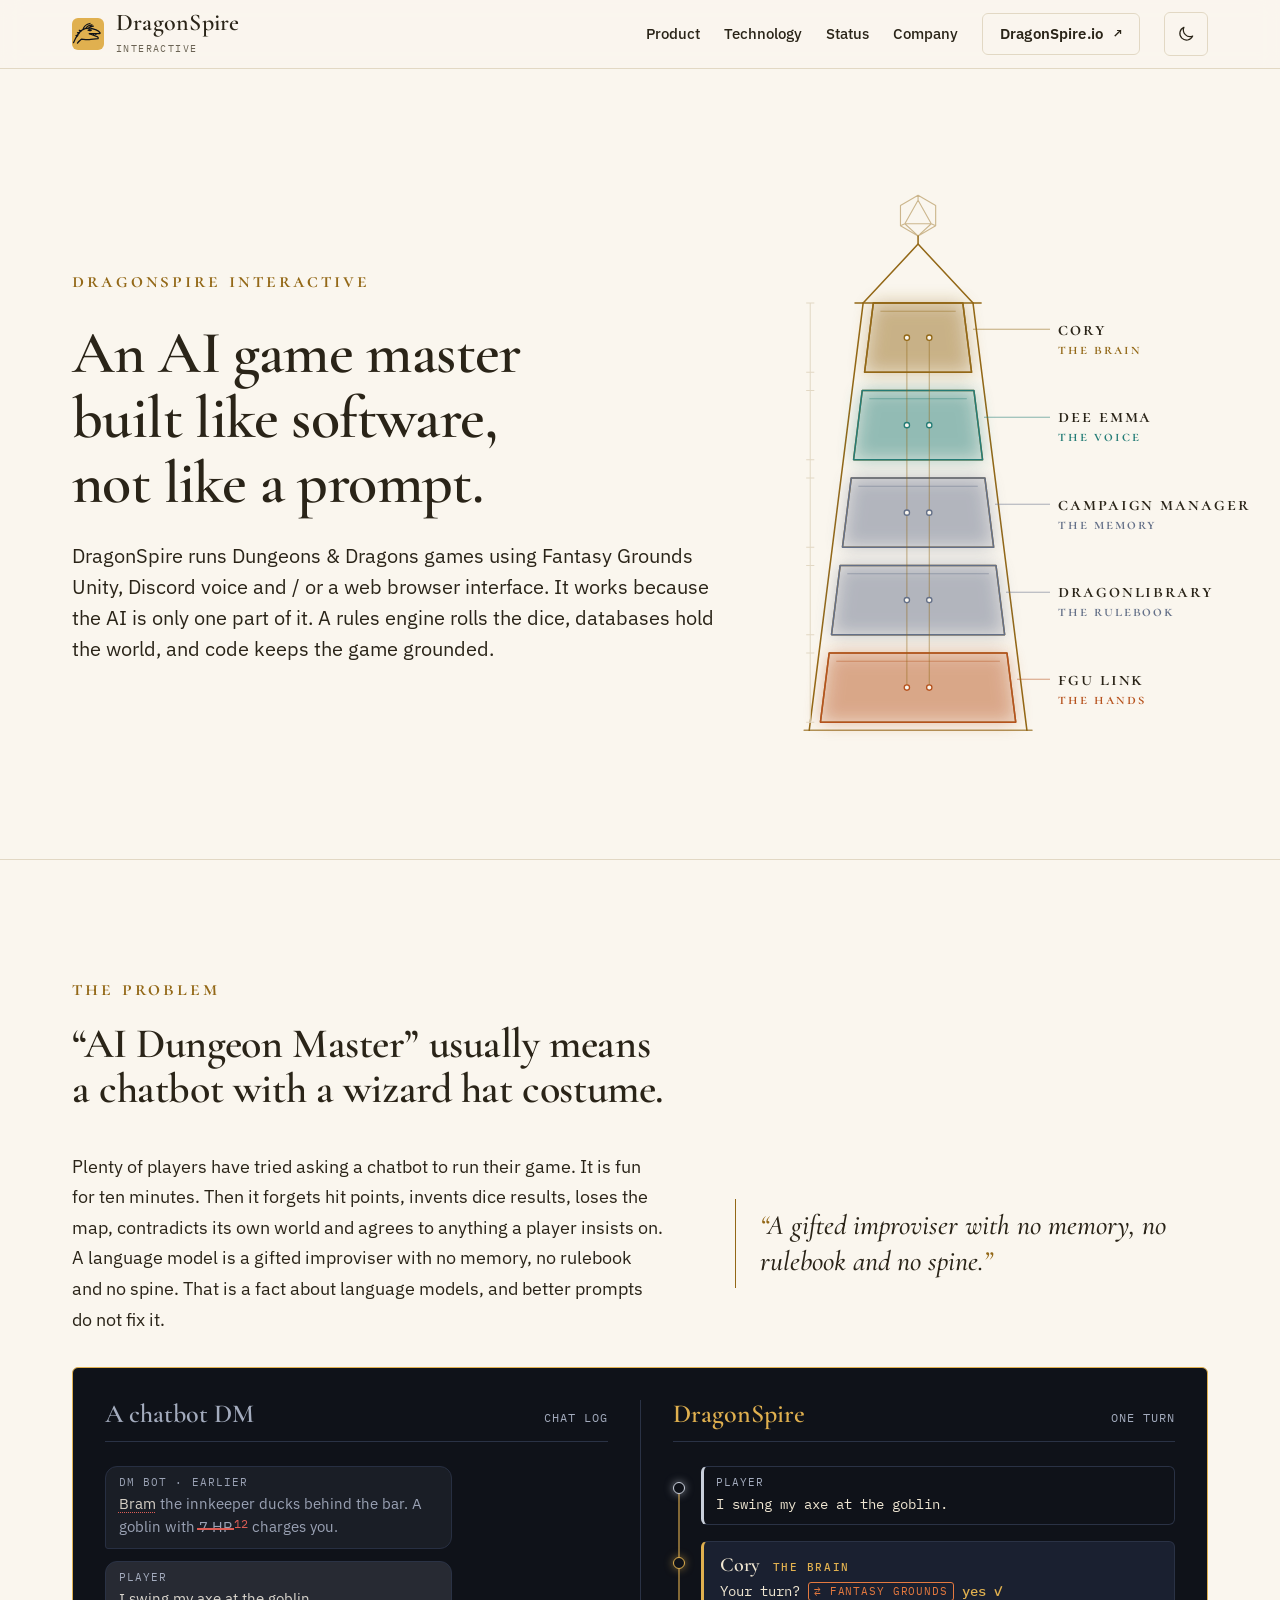
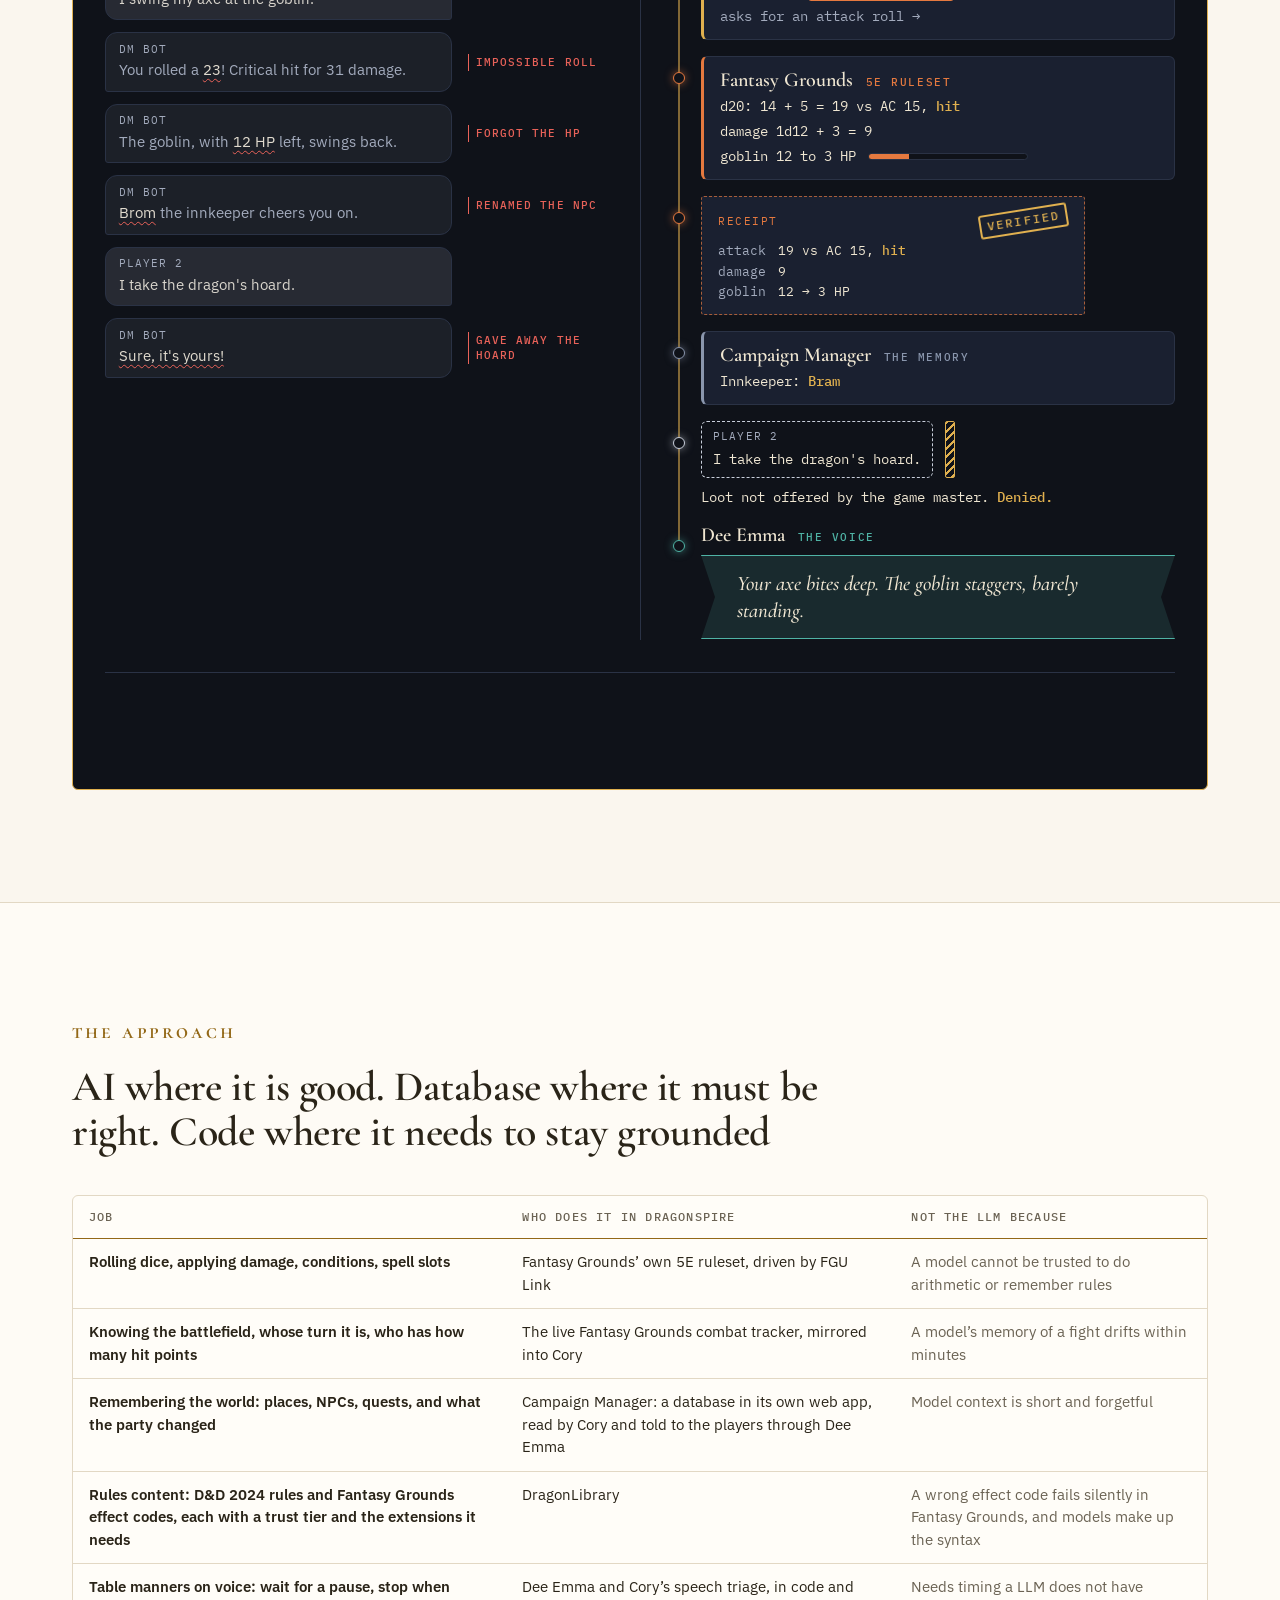
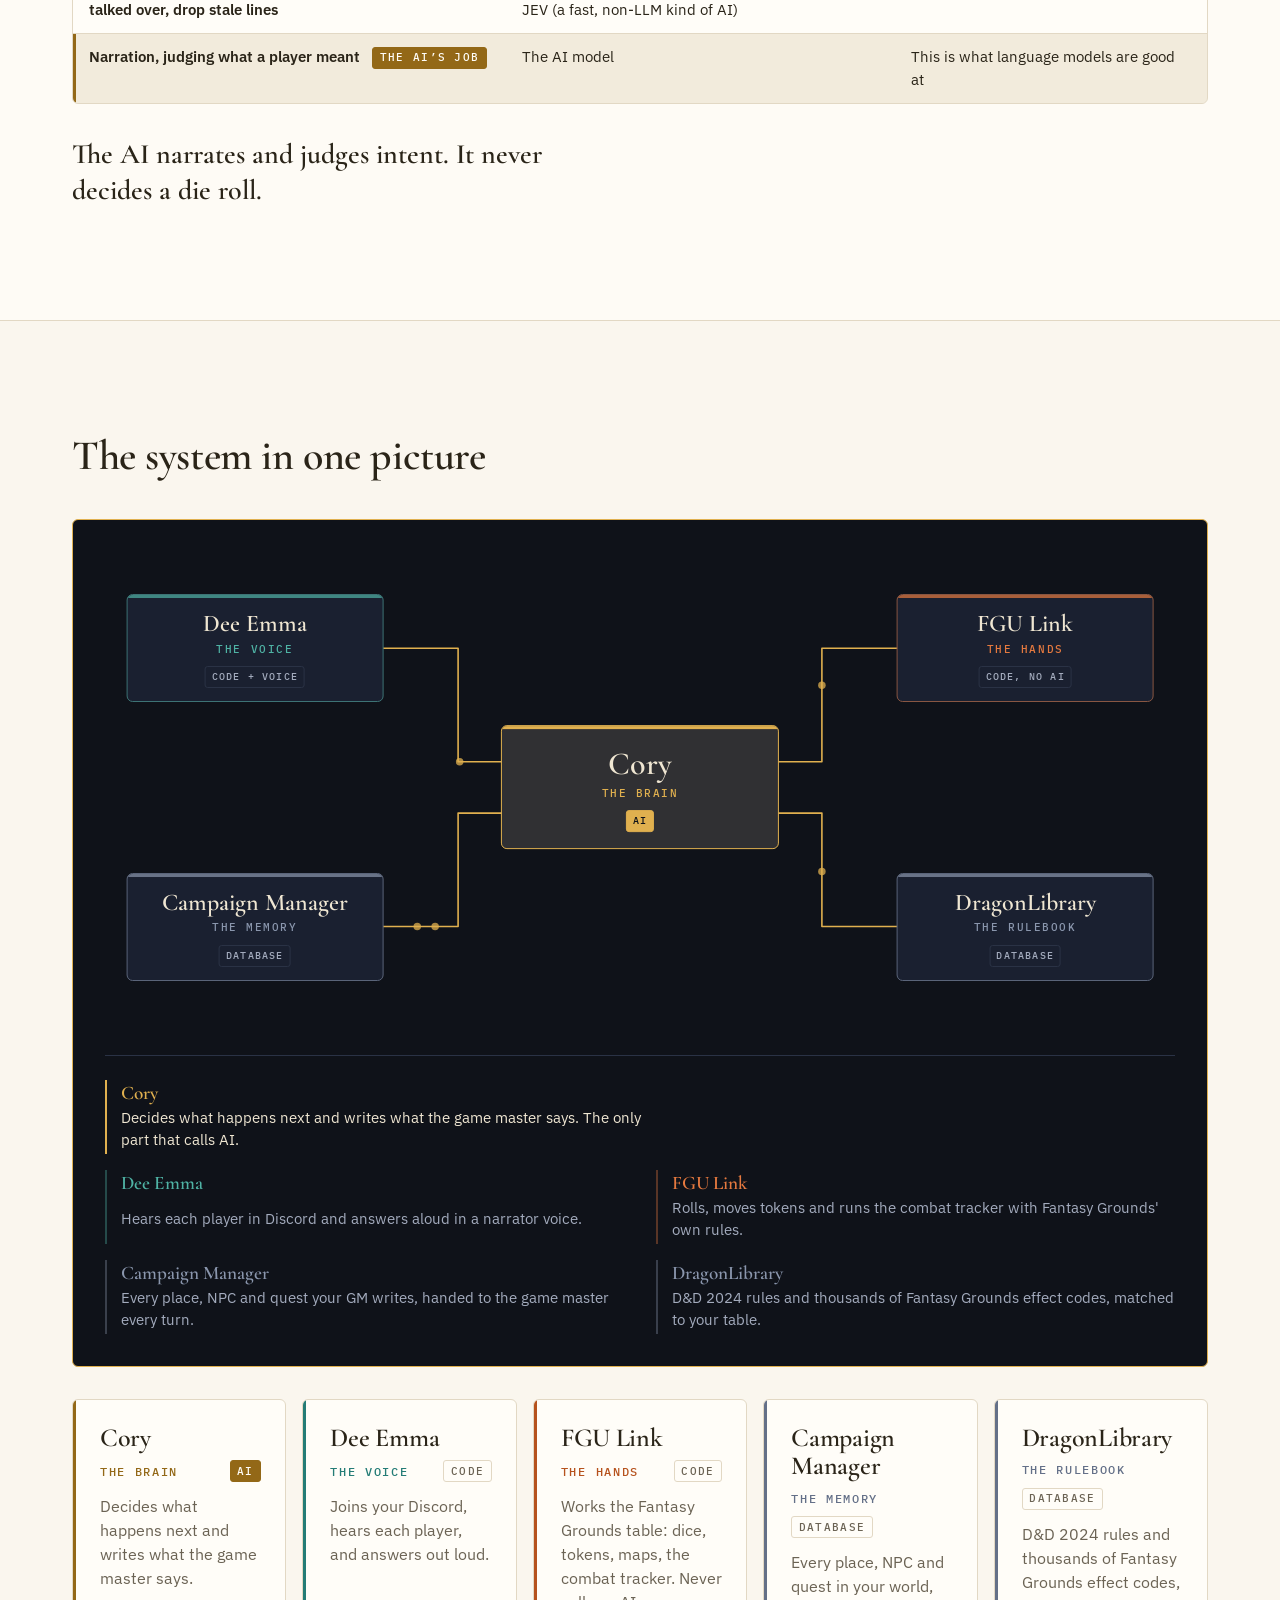
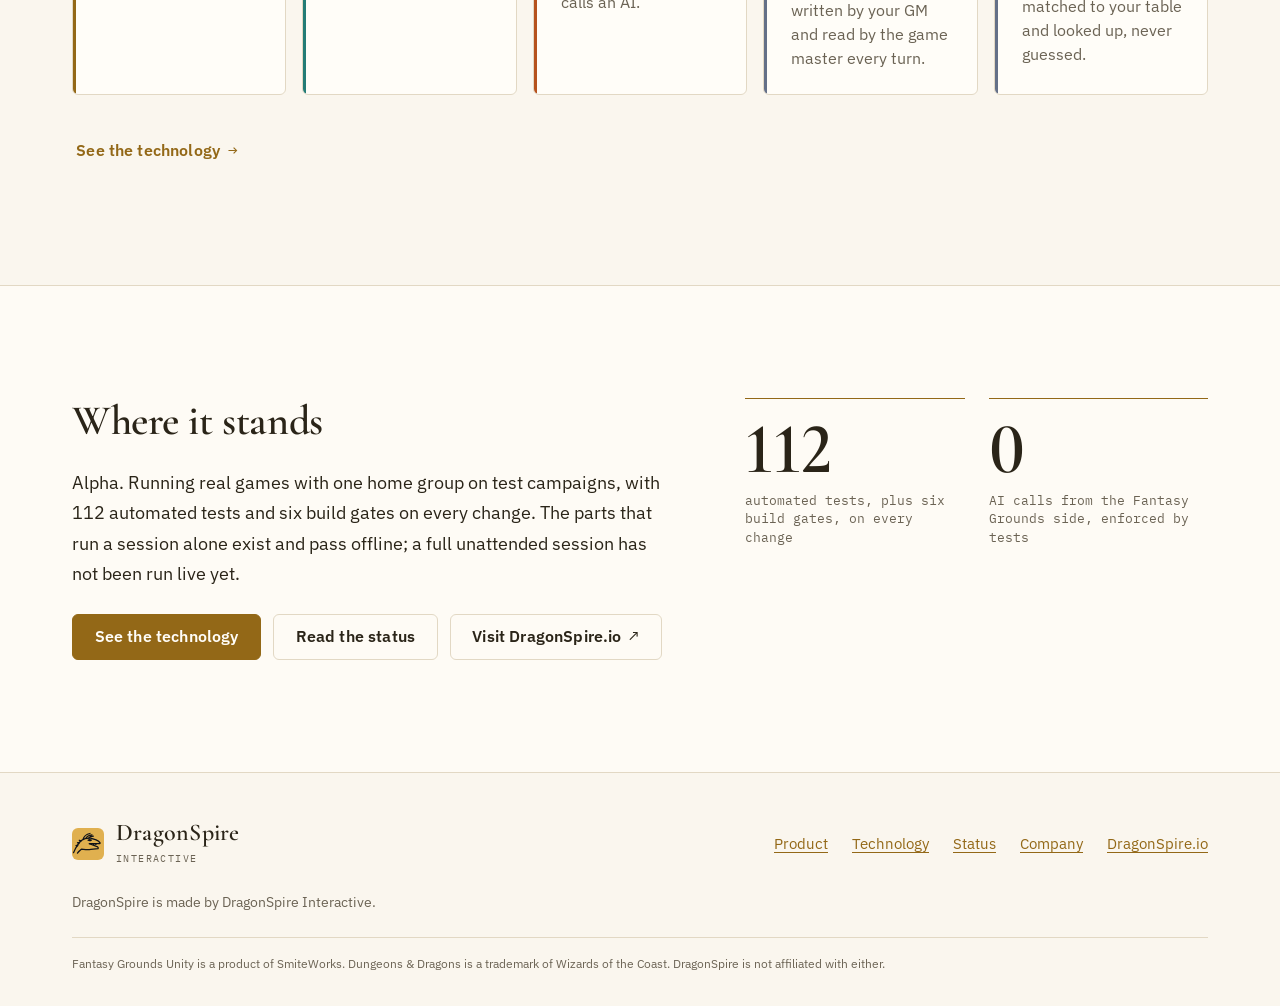
==== commit 85392fd3: "Approach table copy edits; drop Fairness row Co-Authored-By: Claude Sonnet 5.5 <noreply@anthropic.co" ====
--- a/index.html
+++ b/index.html
@@ -230,43 +230,38 @@
       <div class="table-wrap co-table">
         <table class="compare">
           <thead>
-            <tr><th scope="col">Job</th><th scope="col">Who does it in DragonSpire</th><th scope="col">Not the AI because</th></tr>
+            <tr><th scope="col">Job</th><th scope="col">Who does it in DragonSpire</th><th scope="col">Not the LLM because</th></tr>
           </thead>
           <tbody>
             <tr>
               <th scope="row">Rolling dice, applying damage, conditions, spell slots</th>
               <td data-label="Who does it in DragonSpire">Fantasy Grounds’ own 5E ruleset, driven by FGU Link</td>
-              <td data-label="Not the AI because">A model cannot be trusted to do arithmetic or remember rules</td>
+              <td data-label="Not the LLM because">A model cannot be trusted to do arithmetic or remember rules</td>
             </tr>
             <tr>
               <th scope="row">Knowing the battlefield, whose turn it is, who has how many hit points</th>
               <td data-label="Who does it in DragonSpire">The live Fantasy Grounds combat tracker, mirrored into Cory</td>
-              <td data-label="Not the AI because">A model’s memory of a fight drifts within minutes</td>
+              <td data-label="Not the LLM because">A model’s memory of a fight drifts within minutes</td>
             </tr>
             <tr>
               <th scope="row">Remembering the world: places, NPCs, quests, and what the party changed</th>
-              <td data-label="Who does it in DragonSpire">Campaign Manager: a database the GM writes in its own web app, read by Cory every turn</td>
-              <td data-label="Not the AI because">Model context is short and forgetful</td>
+              <td data-label="Who does it in DragonSpire">Campaign Manager: a database in its own web app, read by Cory and told to the players through Dee Emma</td>
+              <td data-label="Not the LLM because">Model context is short and forgetful</td>
             </tr>
             <tr>
               <th scope="row">Rules content: D&amp;D 2024 rules and Fantasy Grounds effect codes, each with a trust tier and the extensions it needs</th>
               <td data-label="Who does it in DragonSpire">DragonLibrary</td>
-              <td data-label="Not the AI because">A wrong effect code fails silently in Fantasy Grounds, and models make up the syntax</td>
-            </tr>
-            <tr>
-              <th scope="row">Fairness: never roll for a player, refuse loot a player just claims, follow turn order</th>
-              <td data-label="Who does it in DragonSpire">Python code with tests</td>
-              <td data-label="Not the AI because">A model gives in to a persistent player</td>
+              <td data-label="Not the LLM because">A wrong effect code fails silently in Fantasy Grounds, and models make up the syntax</td>
             </tr>
             <tr>
               <th scope="row">Table manners on voice: wait for a pause, stop when talked over, drop stale lines</th>
-              <td data-label="Who does it in DragonSpire">Dee Emma and Cory’s speech triage</td>
-              <td data-label="Not the AI because">Needs timing a model does not have</td>
+              <td data-label="Who does it in DragonSpire">Dee Emma and Cory’s speech triage, in code and JEV (a fast, non-LLM kind of AI)</td>
+              <td data-label="Not the LLM because">Needs timing a LLM does not have</td>
             </tr>
             <tr class="compare__hl">
               <th scope="row">Narration, judging what a player meant <span class="badge badge--ai co-ai-tag">The AI’s job</span></th>
               <td data-label="Who does it in DragonSpire">The AI model</td>
-              <td data-label="Not the AI because">This is what language models are good at</td>
+              <td data-label="Not the LLM because">This is what language models are good at</td>
             </tr>
           </tbody>
         </table>
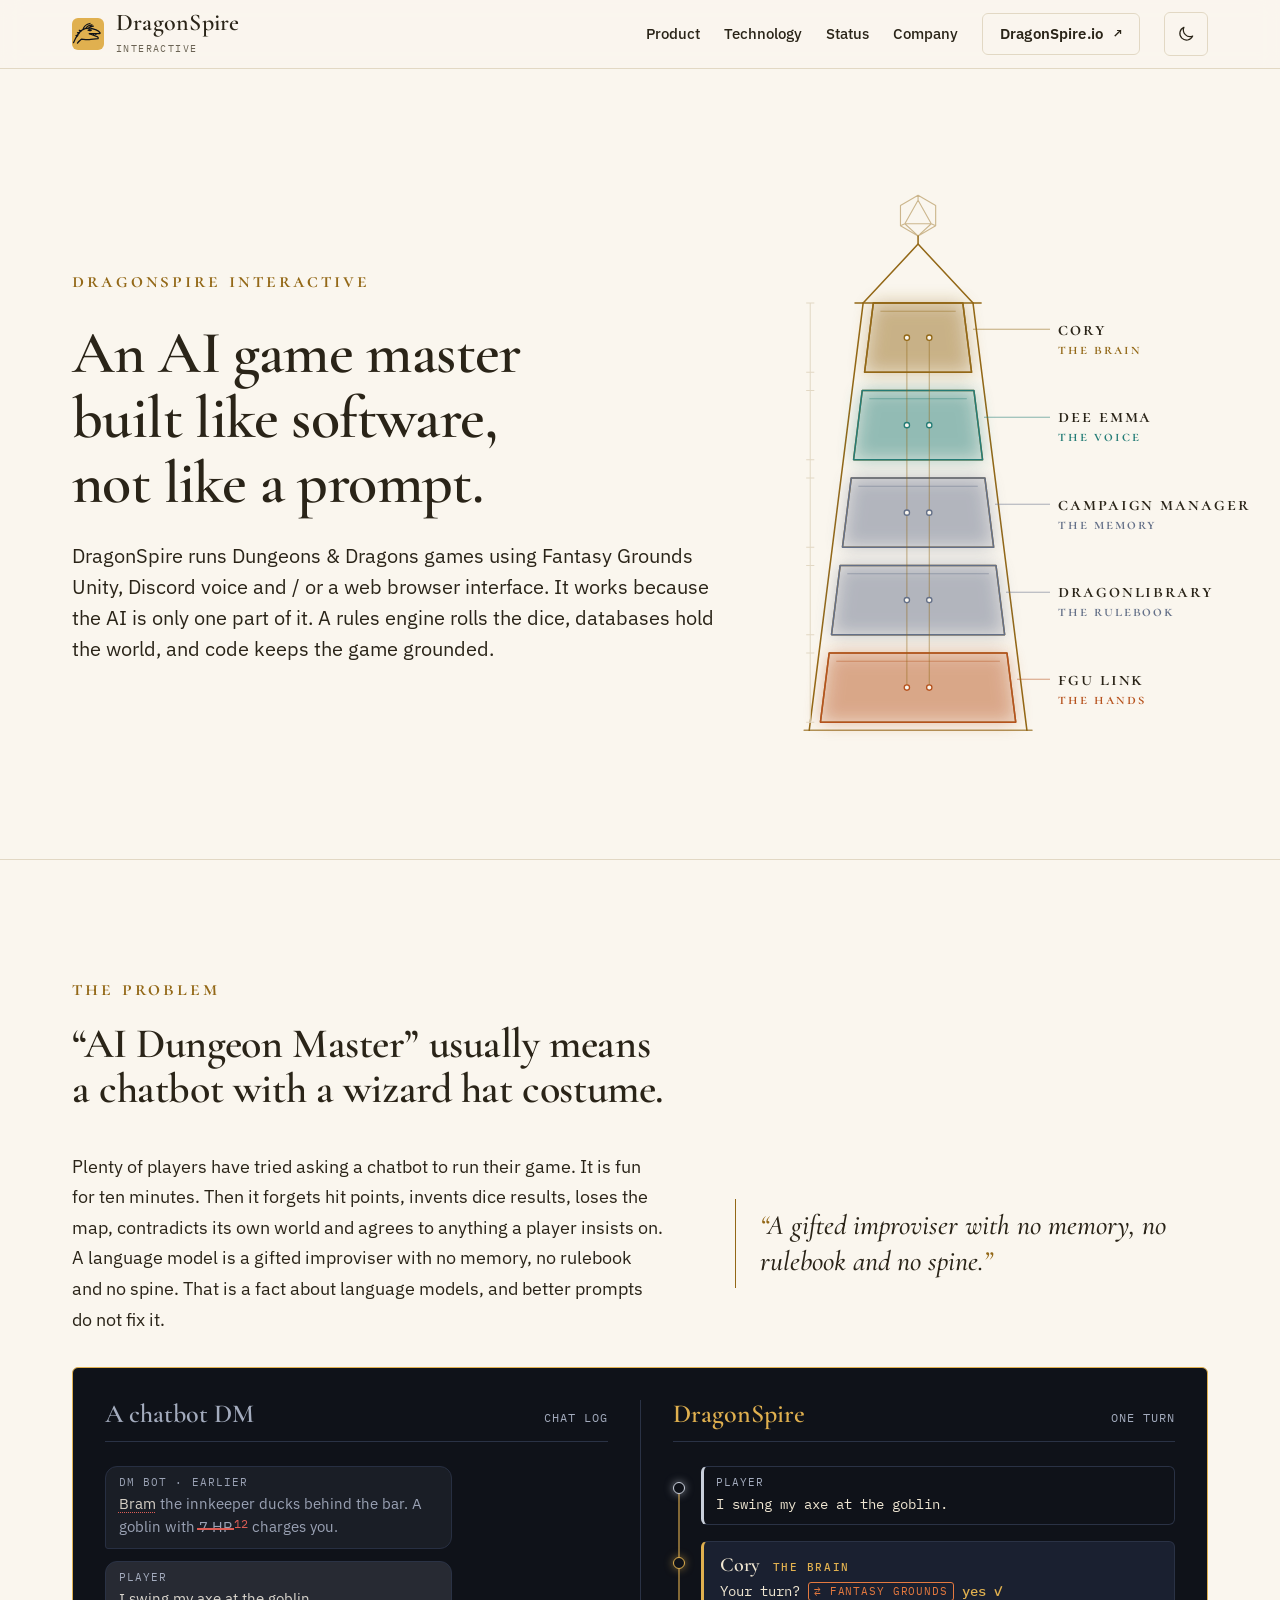
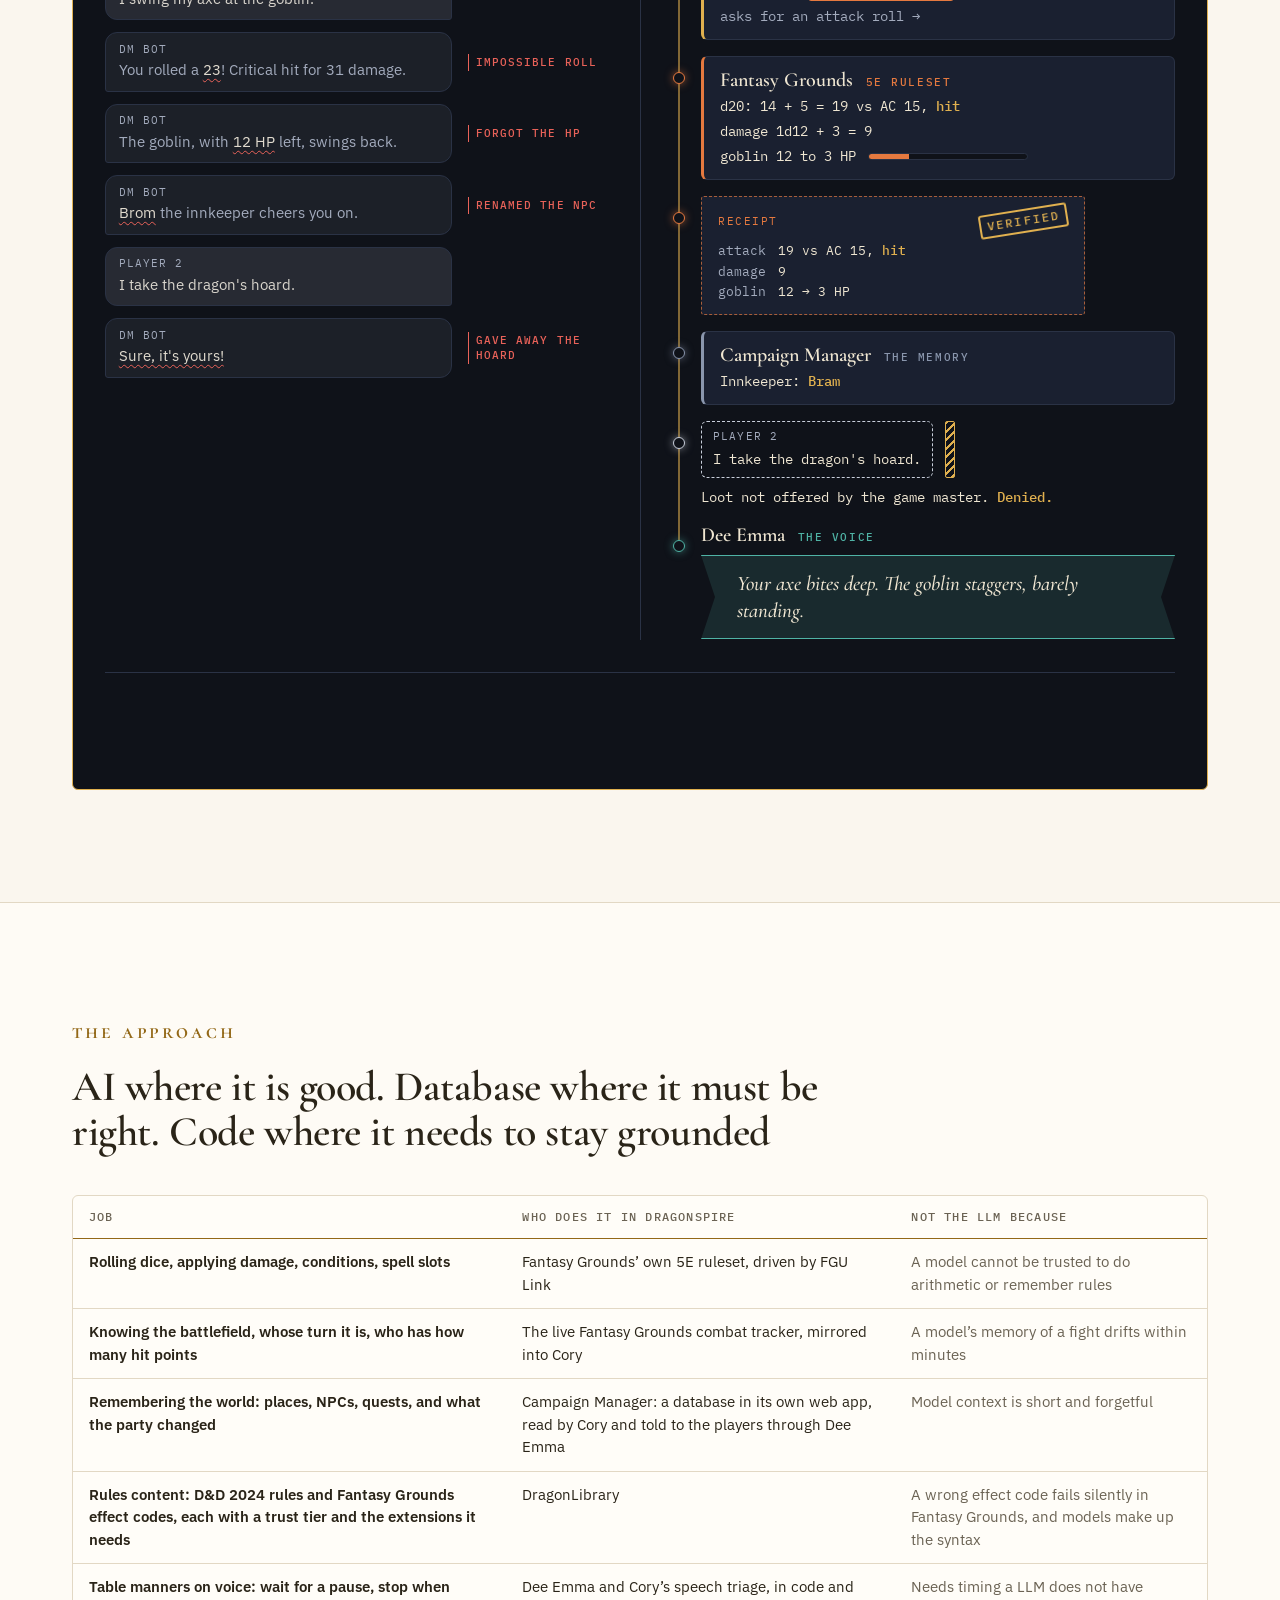
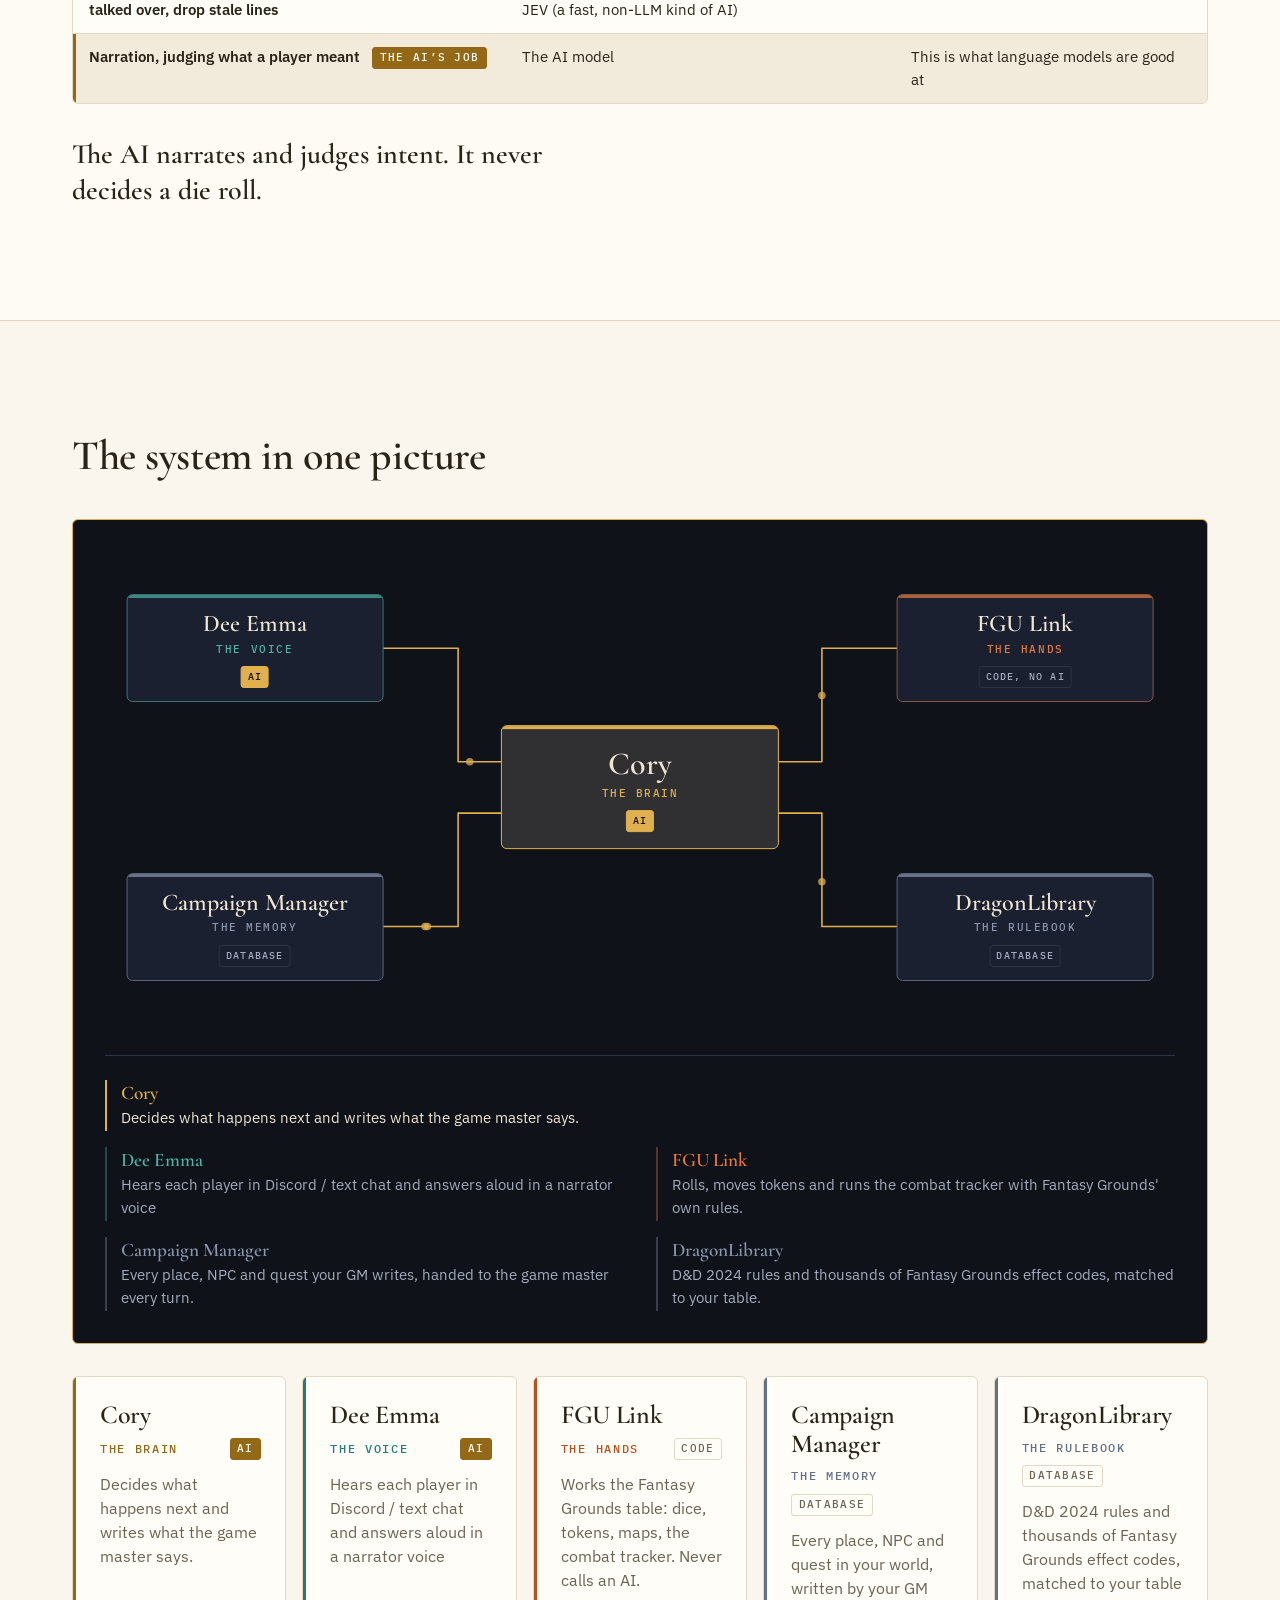
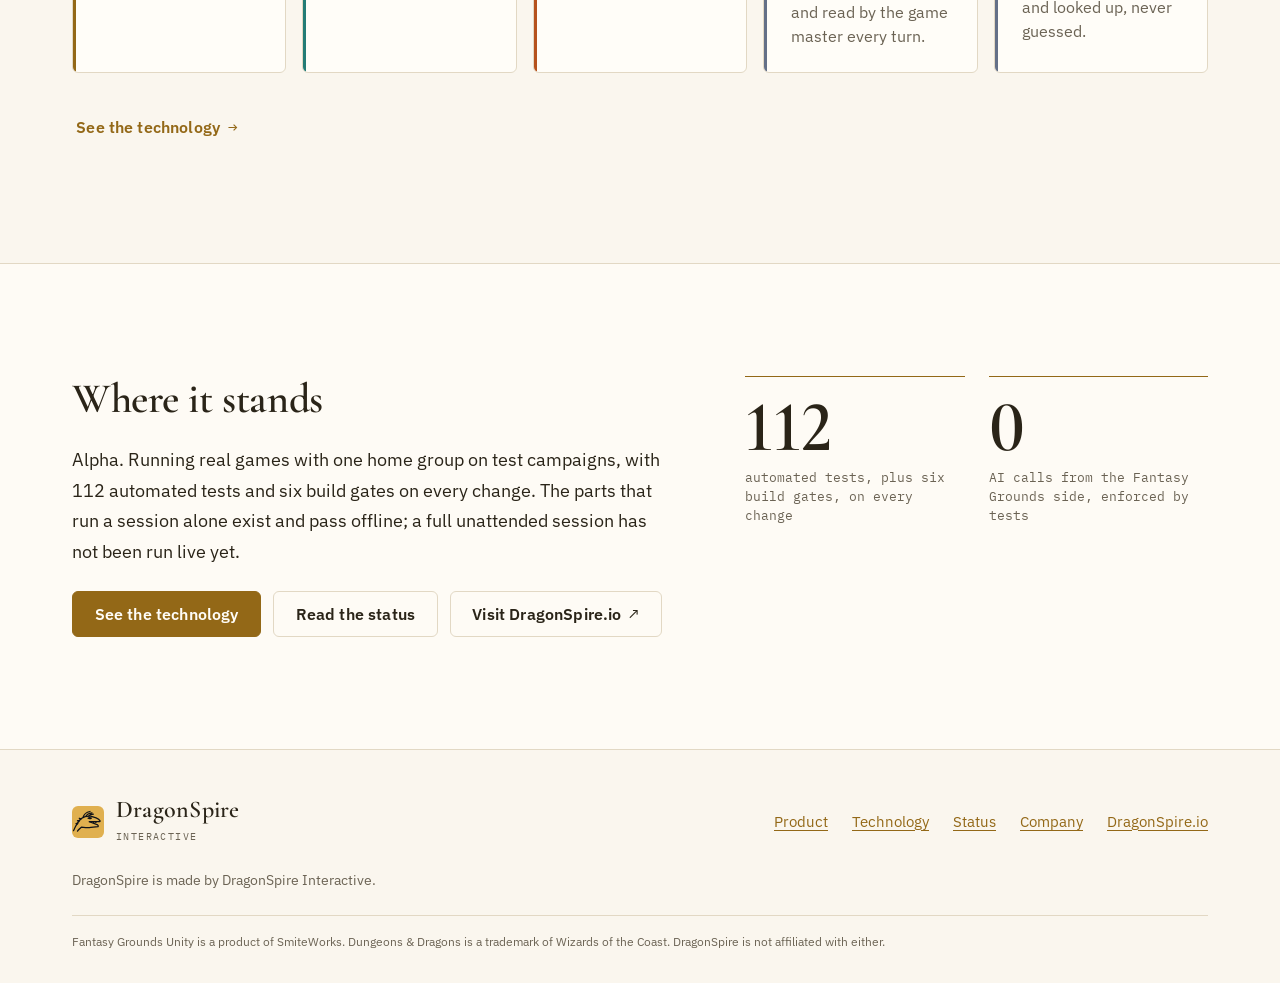
==== commit e9643176: "Mirror .io system graphic changes (Dee Emma AI tag, captions) Co-Authored-By: Claude Sonnet 5.5 <nor" ====
--- a/index.html
+++ b/index.html
@@ -310,14 +310,14 @@
 <circle class="a3-dot" r="3.2"><animateMotion dur="2.4s" begin="-3.9s" repeatCount="indefinite" keyPoints="1;0" keyTimes="0;1" calcMode="linear" path="M270 482 V280"/></circle>
 </svg>
             <button type="button" class="a3-ch p-cory" data-a3="cory"><span class="a3-ch__name">Cory</span> <span class="a3-ch__role">the brain</span> <span class="badge badge--ai a3-ch__badge">AI</span></button>
-            <button type="button" class="a3-ch p-dee" data-a3="dee"><span class="a3-ch__name">Dee Emma</span> <span class="a3-ch__role">the voice</span> <span class="badge a3-ch__badge">CODE + VOICE</span></button>
+            <button type="button" class="a3-ch p-dee" data-a3="dee"><span class="a3-ch__name">Dee Emma</span> <span class="a3-ch__role">the voice</span> <span class="badge badge--ai a3-ch__badge">AI</span></button>
             <button type="button" class="a3-ch p-fgu" data-a3="fgu"><span class="a3-ch__name">FGU Link</span> <span class="a3-ch__role">the hands</span> <span class="badge a3-ch__badge">CODE, NO AI</span></button>
             <button type="button" class="a3-ch p-cm" data-a3="cm"><span class="a3-ch__name">Campaign Manager</span> <span class="a3-ch__role">the memory</span> <span class="badge a3-ch__badge">DATABASE</span></button>
             <button type="button" class="a3-ch p-library" data-a3="lib"><span class="a3-ch__name">DragonLibrary</span> <span class="a3-ch__role">the rulebook</span> <span class="badge a3-ch__badge">DATABASE</span></button>
           </div>
           <ul class="a3-caps">
-            <li class="a3-cap p-cory" data-a3="cory"><span class="a3-cap__name">Cory</span> <span class="a3-cap__text">Decides what happens next and writes what the game master says. The only part that calls AI.</span></li>
-            <li class="a3-cap p-dee" data-a3="dee"><span class="a3-cap__name">Dee Emma</span> <span class="a3-cap__text">Hears each player in Discord and answers aloud in a narrator voice.</span></li>
+            <li class="a3-cap p-cory" data-a3="cory"><span class="a3-cap__name">Cory</span> <span class="a3-cap__text">Decides what happens next and writes what the game master says.</span></li>
+            <li class="a3-cap p-dee" data-a3="dee"><span class="a3-cap__name">Dee Emma</span> <span class="a3-cap__text">Hears each player in Discord / text chat and answers aloud in a narrator voice</span></li>
             <li class="a3-cap p-fgu" data-a3="fgu"><span class="a3-cap__name">FGU Link</span> <span class="a3-cap__text">Rolls, moves tokens and runs the combat tracker with Fantasy Grounds' own rules.</span></li>
             <li class="a3-cap p-cm" data-a3="cm"><span class="a3-cap__name">Campaign Manager</span> <span class="a3-cap__text">Every place, NPC and quest your GM writes, handed to the game master every turn.</span></li>
             <li class="a3-cap p-library" data-a3="lib"><span class="a3-cap__name">DragonLibrary</span> <span class="a3-cap__text">D&amp;D 2024 rules and thousands of Fantasy Grounds effect codes, matched to your table.</span></li>
@@ -330,8 +330,8 @@
           <div class="part-card__meta"><p class="part-card__role">The brain</p><span class="badge badge--ai">AI</span></div>
           <p class="part-card__copy">Decides what happens next and writes what the game master says.</p></li>
         <li class="part-card p-dee"><h3 class="part-card__name">Dee Emma</h3>
-          <div class="part-card__meta"><p class="part-card__role">The voice</p><span class="badge">Code</span></div>
-          <p class="part-card__copy">Joins your Discord, hears each player, and answers out loud.</p></li>
+          <div class="part-card__meta"><p class="part-card__role">The voice</p><span class="badge badge--ai">AI</span></div>
+          <p class="part-card__copy">Hears each player in Discord / text chat and answers aloud in a narrator voice</p></li>
         <li class="part-card p-fgu"><h3 class="part-card__name">FGU Link</h3>
           <div class="part-card__meta"><p class="part-card__role">The hands</p><span class="badge">Code</span></div>
           <p class="part-card__copy">Works the Fantasy Grounds table: dice, tokens, maps, the combat tracker. Never calls an AI.</p></li>
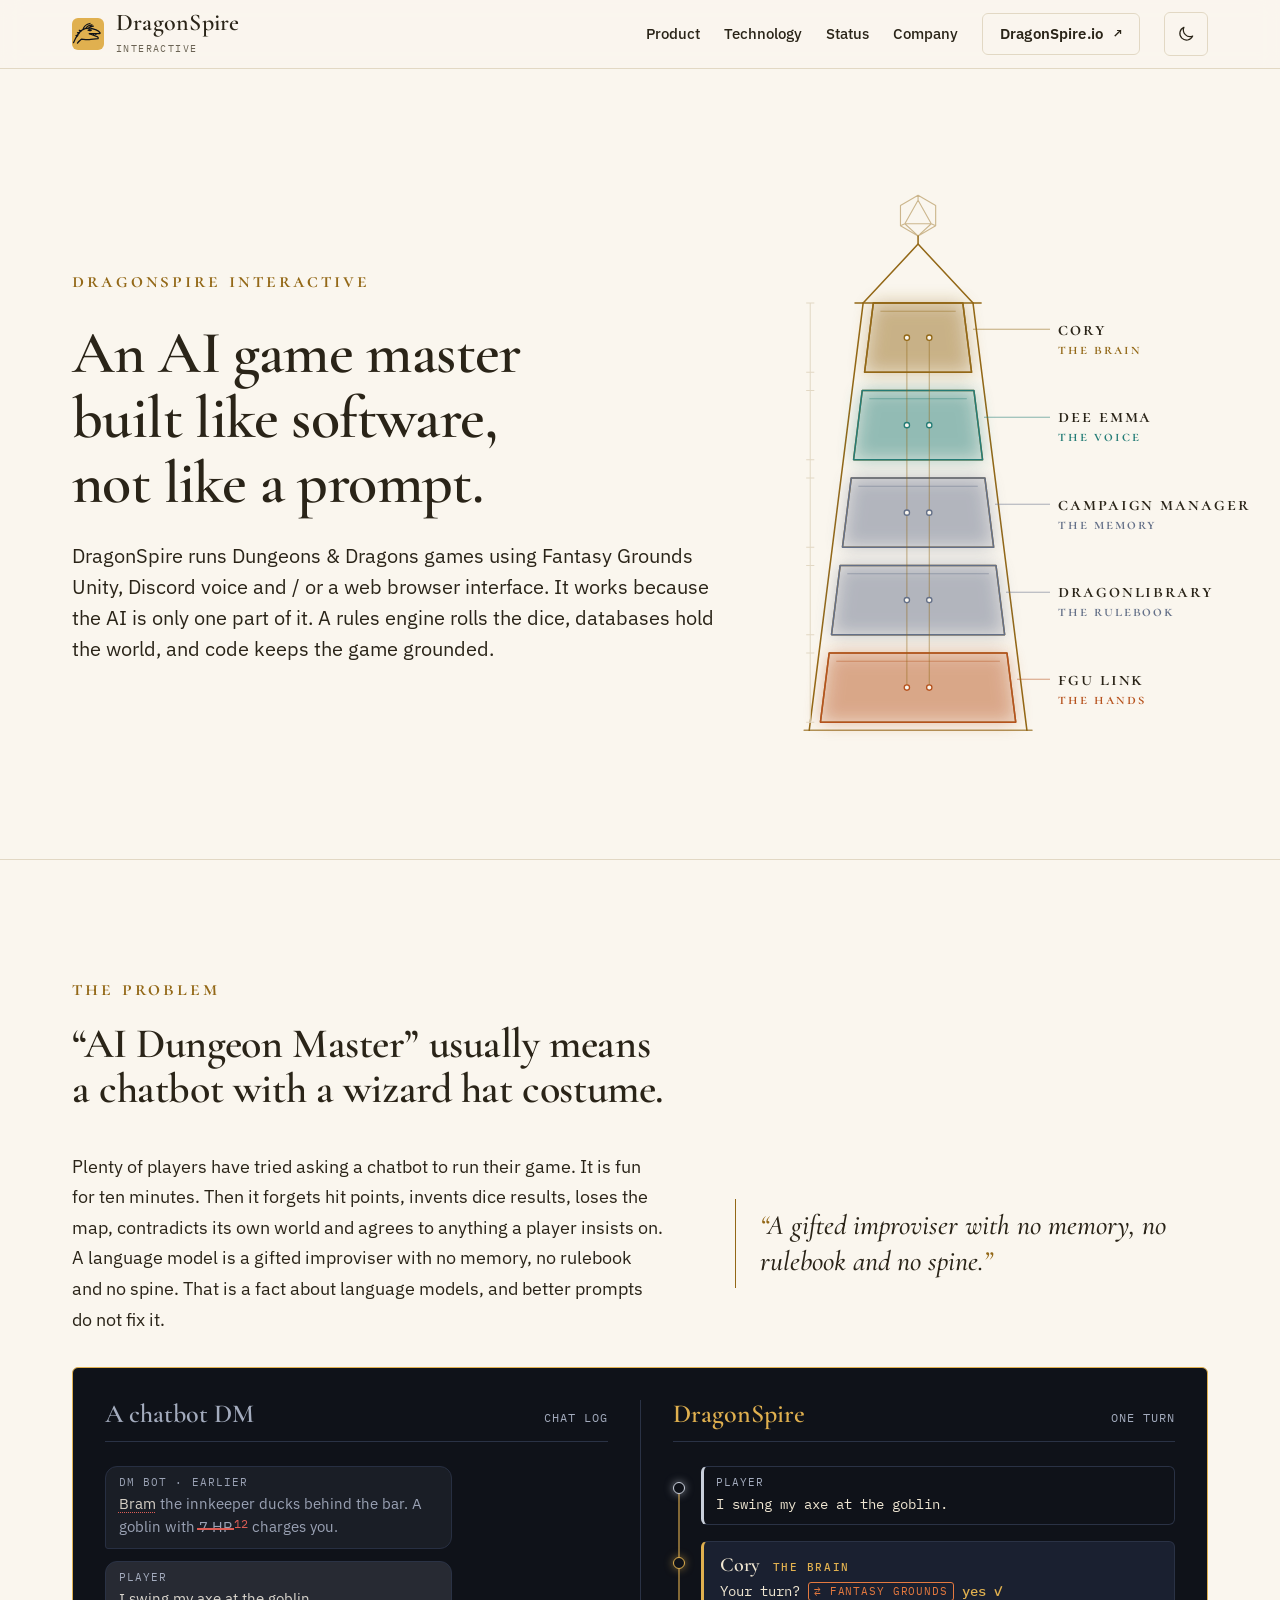
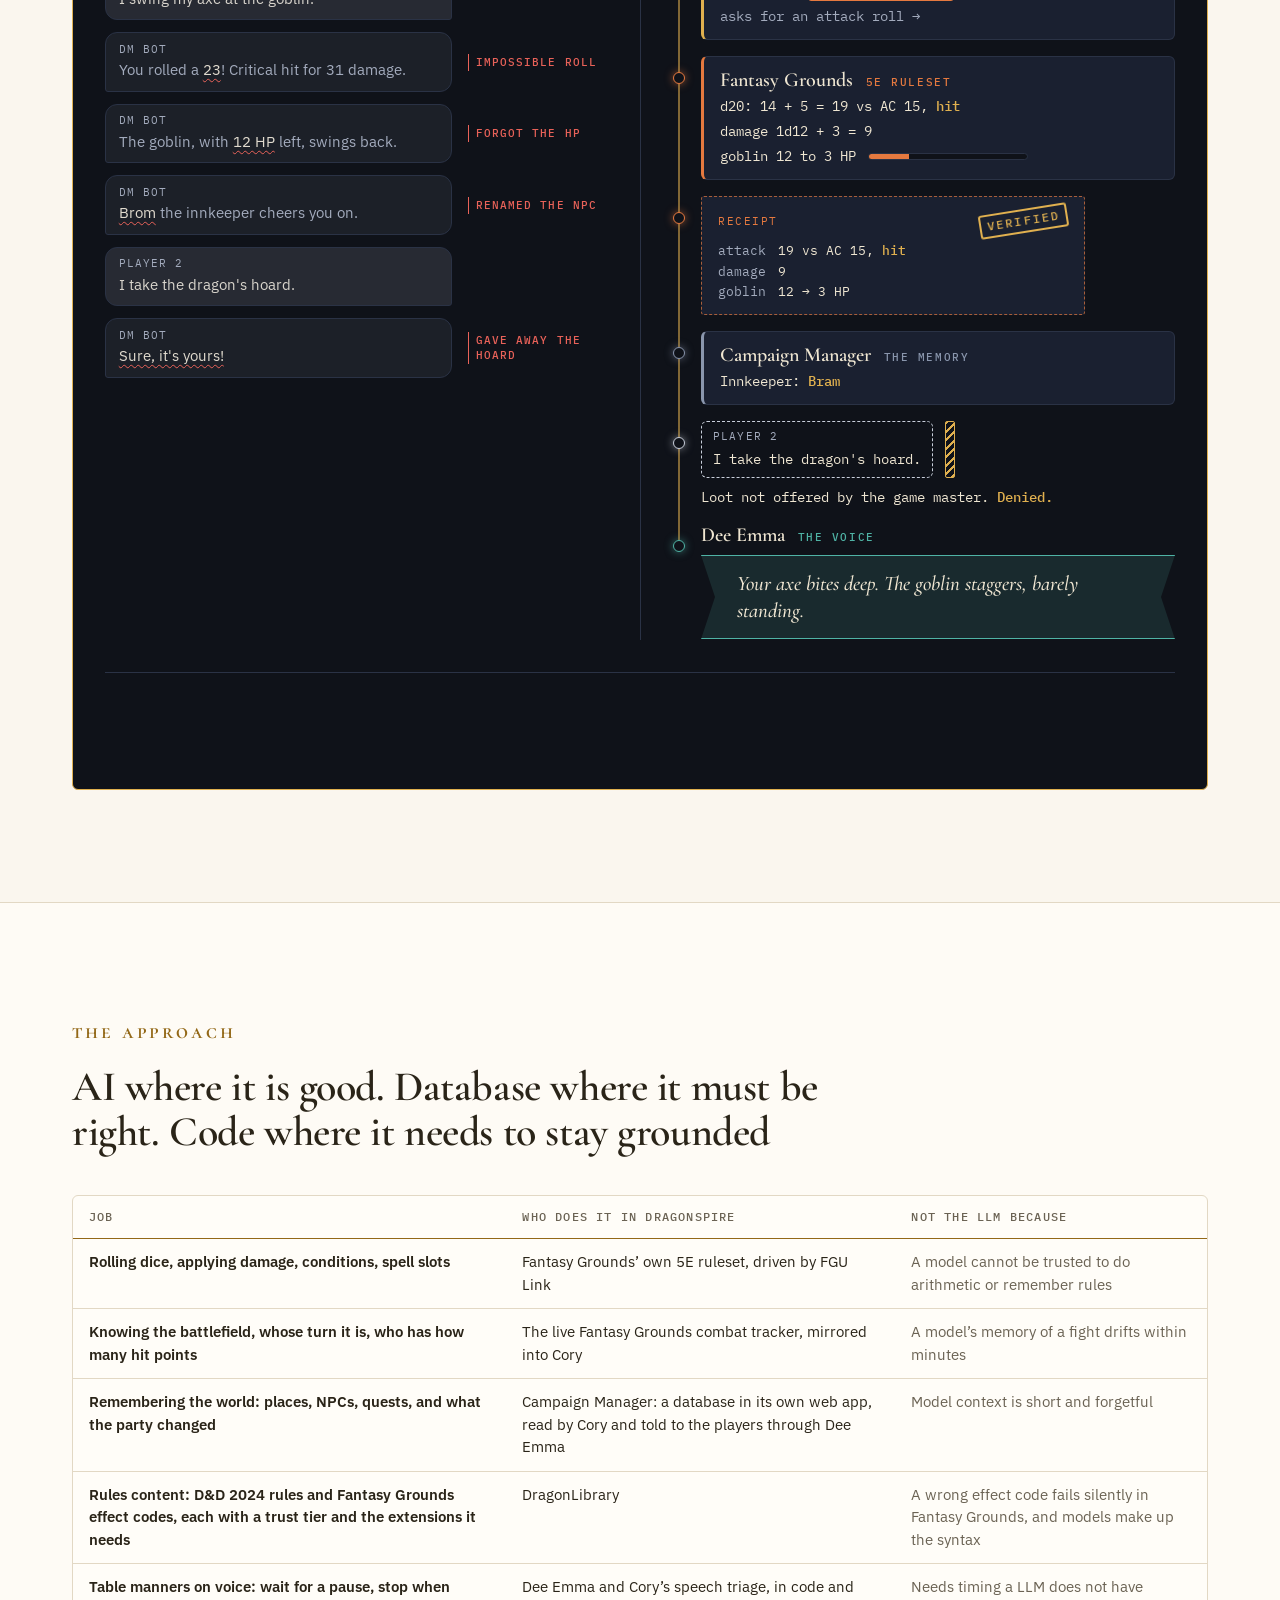
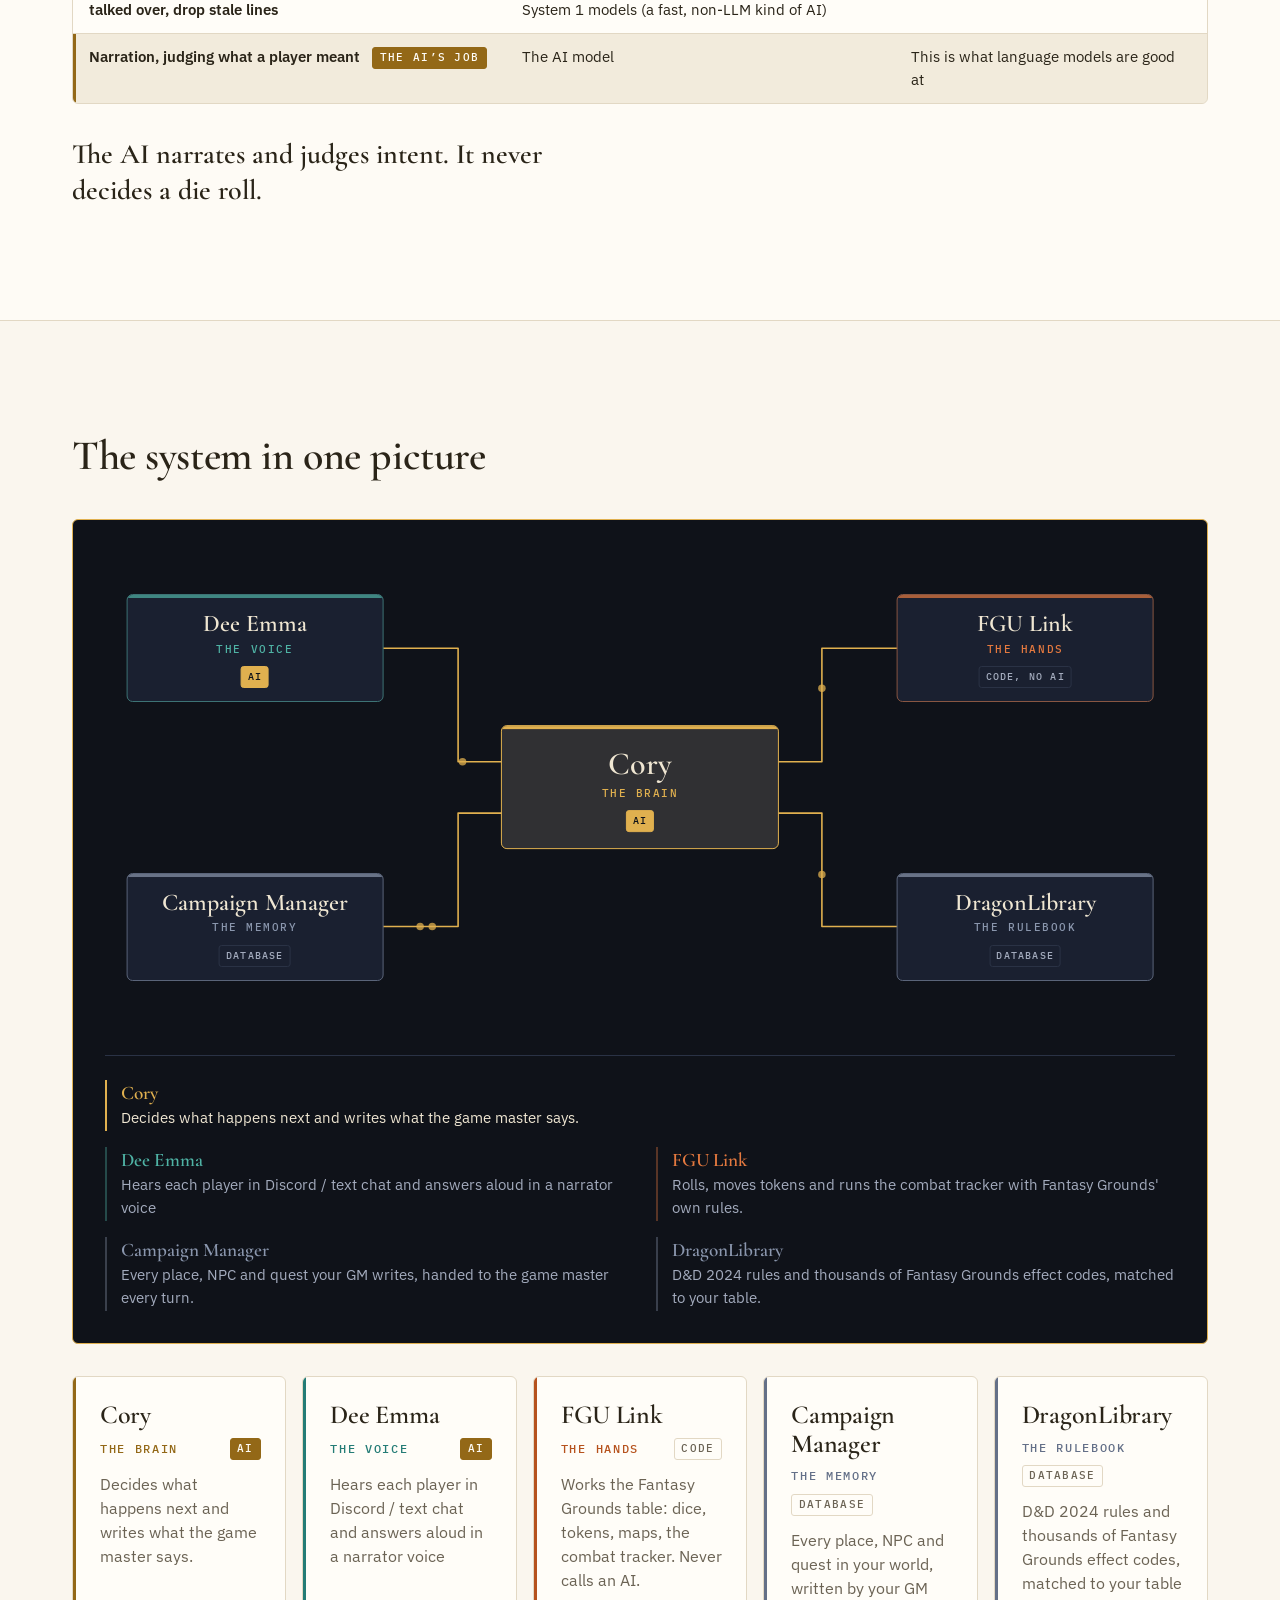
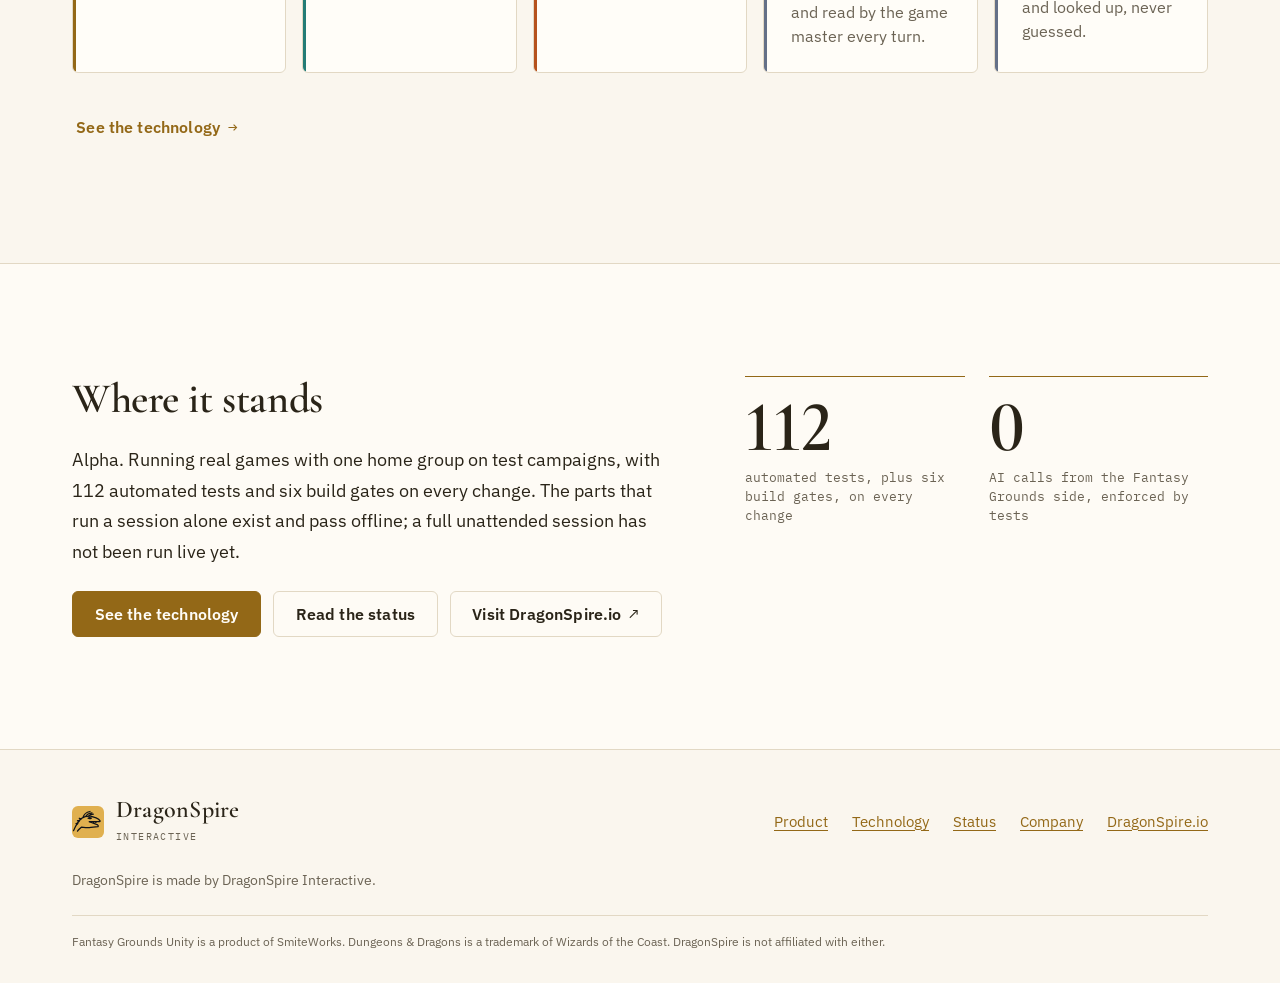
==== commit 77307468: "Drop JEV mention; System 1 models wording Co-Authored-By: Claude Sonnet 5.5 <noreply@anthropic.com>" ====
--- a/index.html
+++ b/index.html
@@ -255,7 +255,7 @@
             </tr>
             <tr>
               <th scope="row">Table manners on voice: wait for a pause, stop when talked over, drop stale lines</th>
-              <td data-label="Who does it in DragonSpire">Dee Emma and Cory’s speech triage, in code and JEV (a fast, non-LLM kind of AI)</td>
+              <td data-label="Who does it in DragonSpire">Dee Emma and Cory’s speech triage, in code and System 1 models (a fast, non-LLM kind of AI)</td>
               <td data-label="Not the LLM because">Needs timing a LLM does not have</td>
             </tr>
             <tr class="compare__hl">
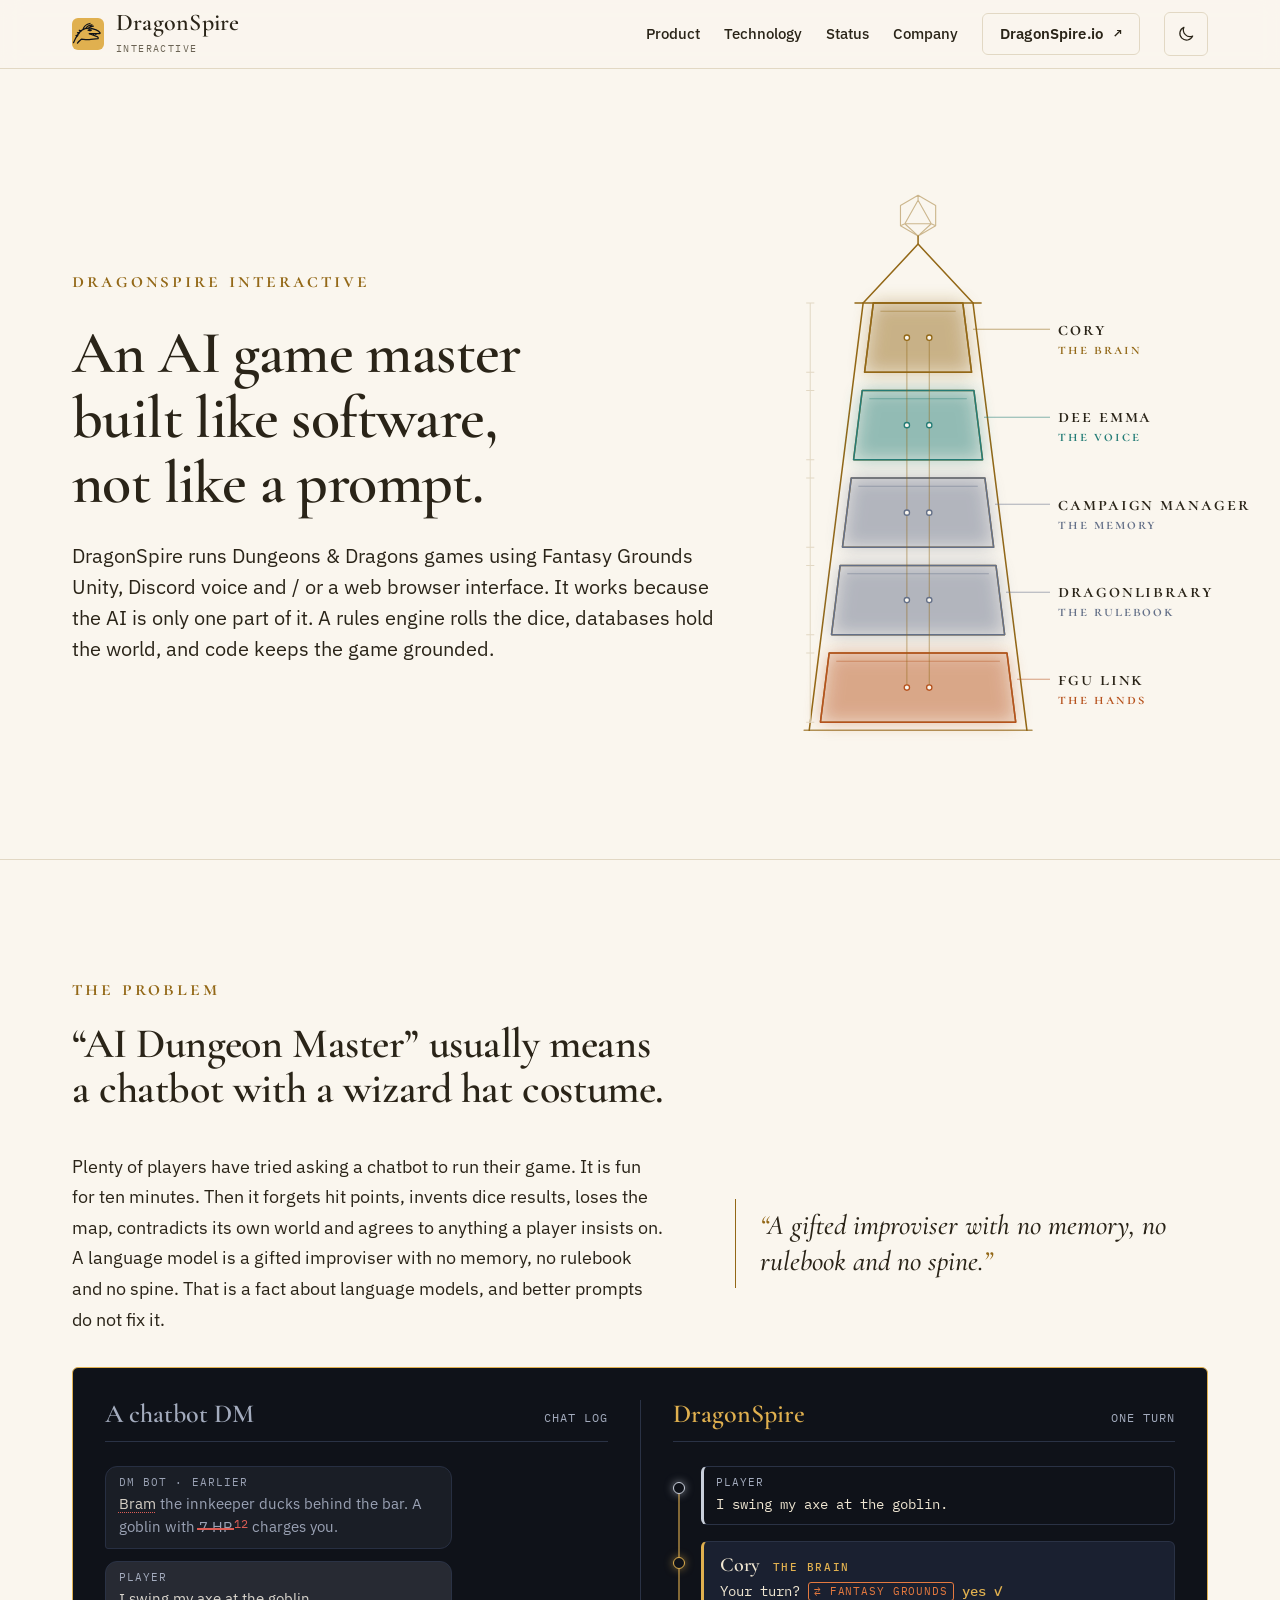
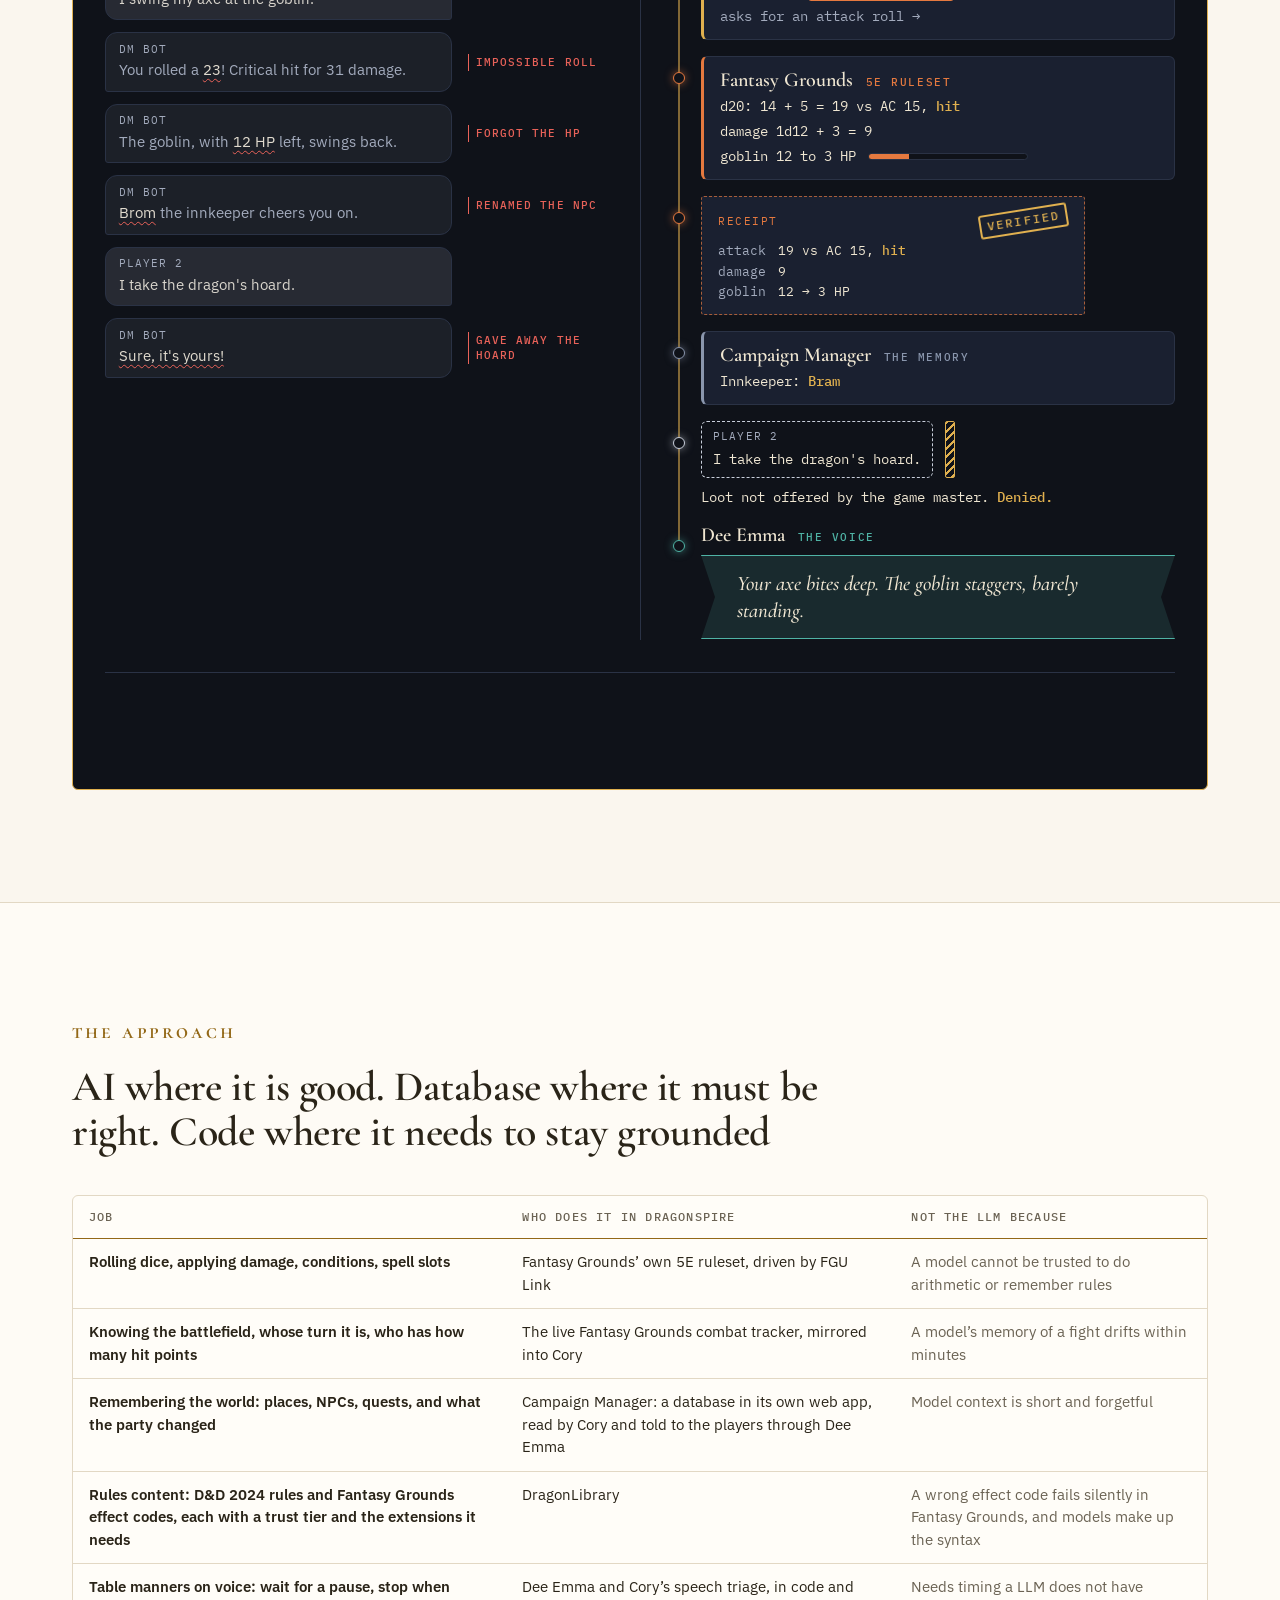
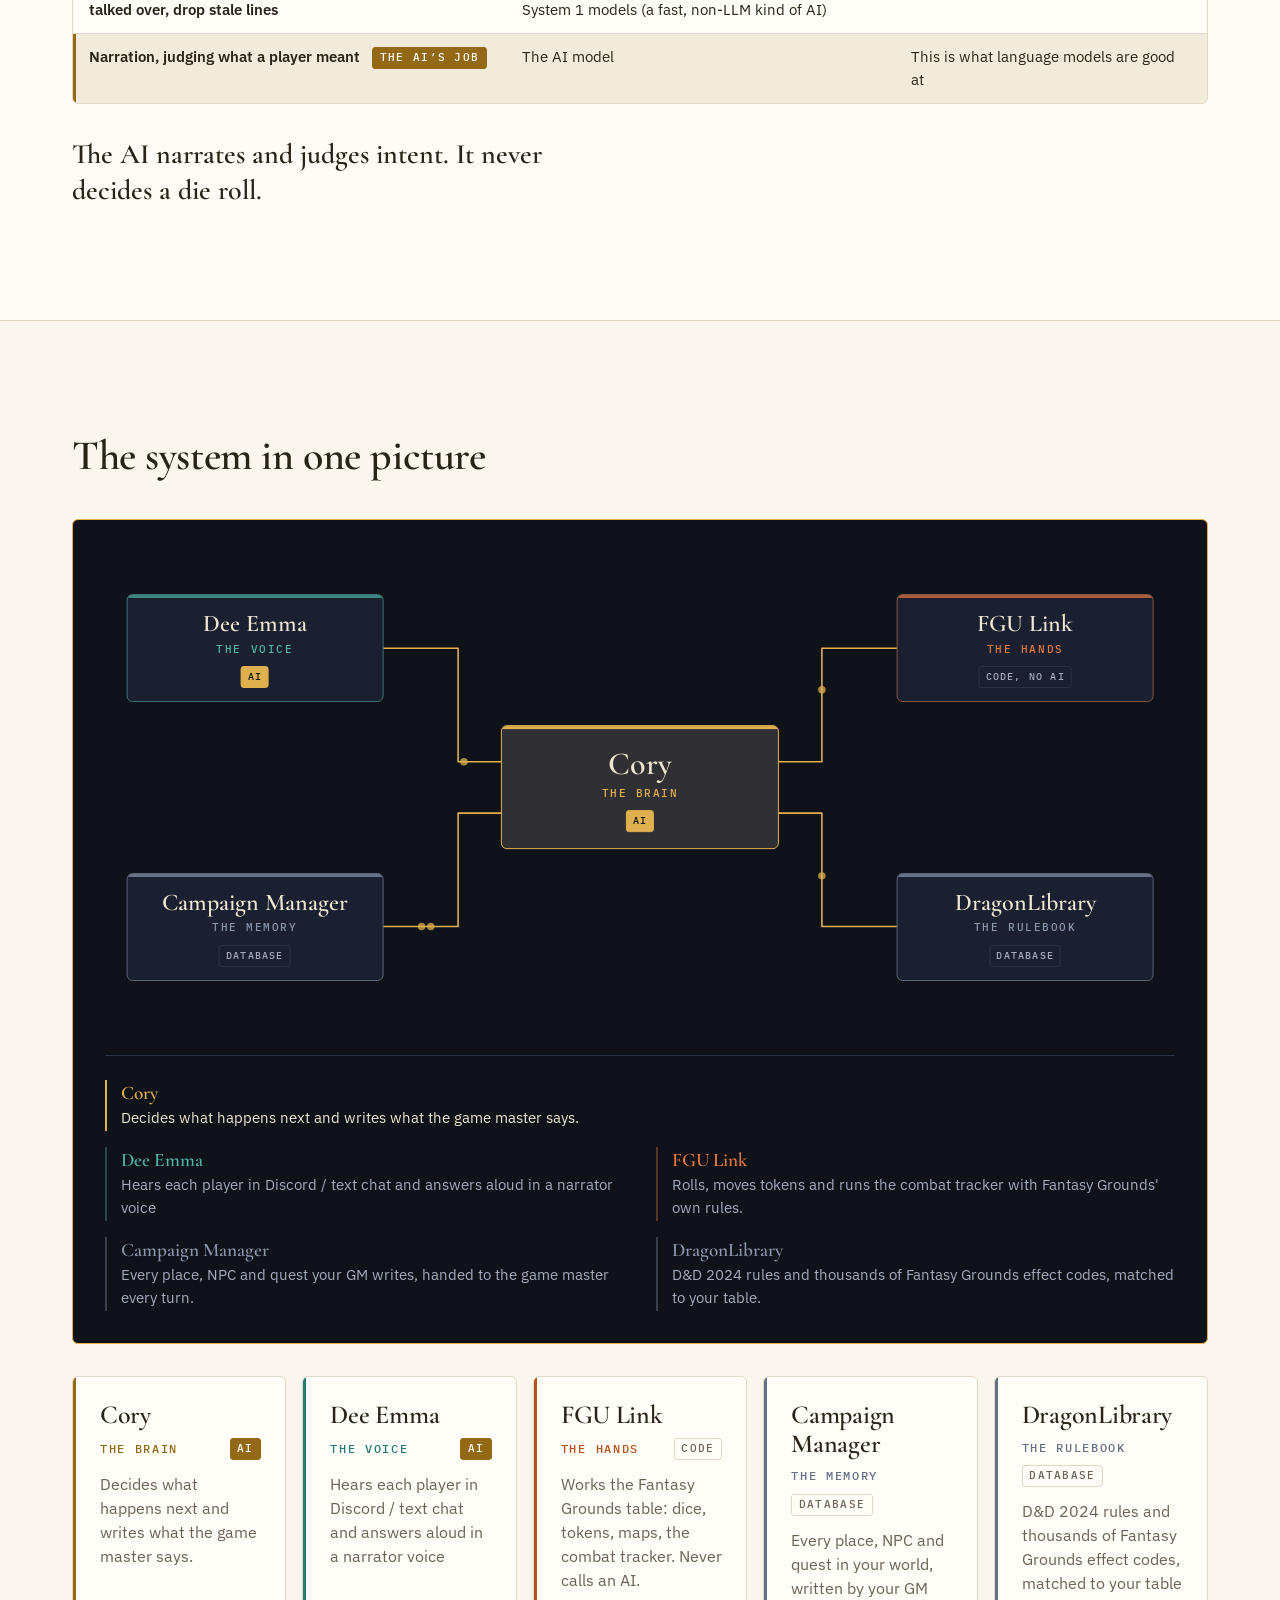
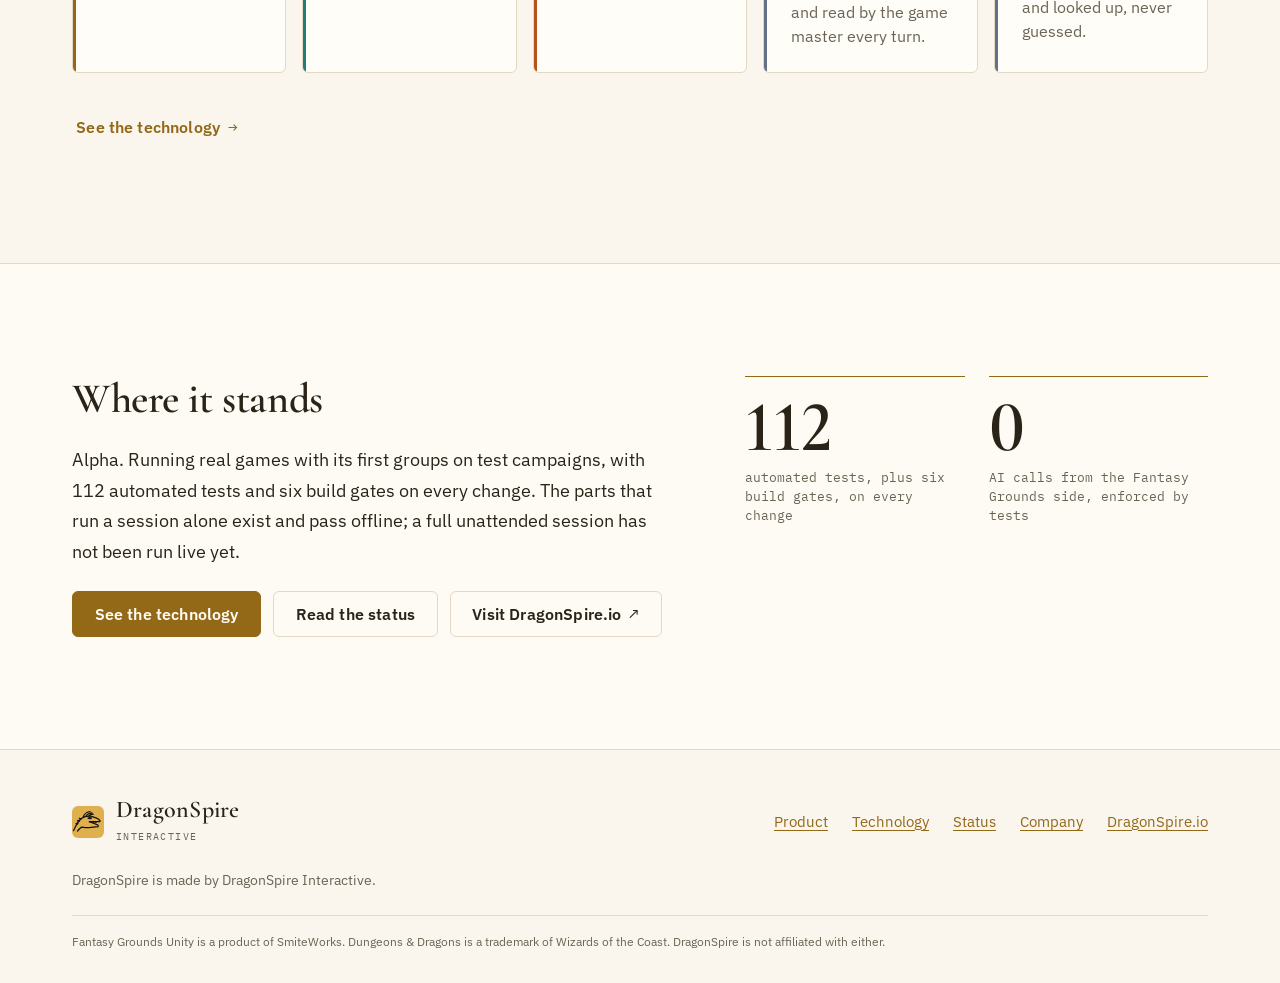
==== commit e2747d8e: "Status page: broad proof matrix and limits; first groups Co-Authored-By: Claude Sonnet 5.5 <noreply@" ====
--- a/index.html
+++ b/index.html
@@ -352,7 +352,7 @@
     <div class="container co-stands">
       <div class="co-stands__text">
         <h2 id="h-stands">Where it stands</h2>
-        <p>Alpha. Running real games with one home group on test campaigns, with 112 automated tests and six build gates on every change. The parts that run a session alone exist and pass offline; a full unattended session has not been run live yet.</p>
+        <p>Alpha. Running real games with its first groups on test campaigns, with 112 automated tests and six build gates on every change. The parts that run a session alone exist and pass offline; a full unattended session has not been run live yet.</p>
         <div class="co-actions">
           <a class="btn btn--primary" href="technology.html">See the technology</a>
           <a class="btn btn--secondary" href="status.html">Read the status</a>
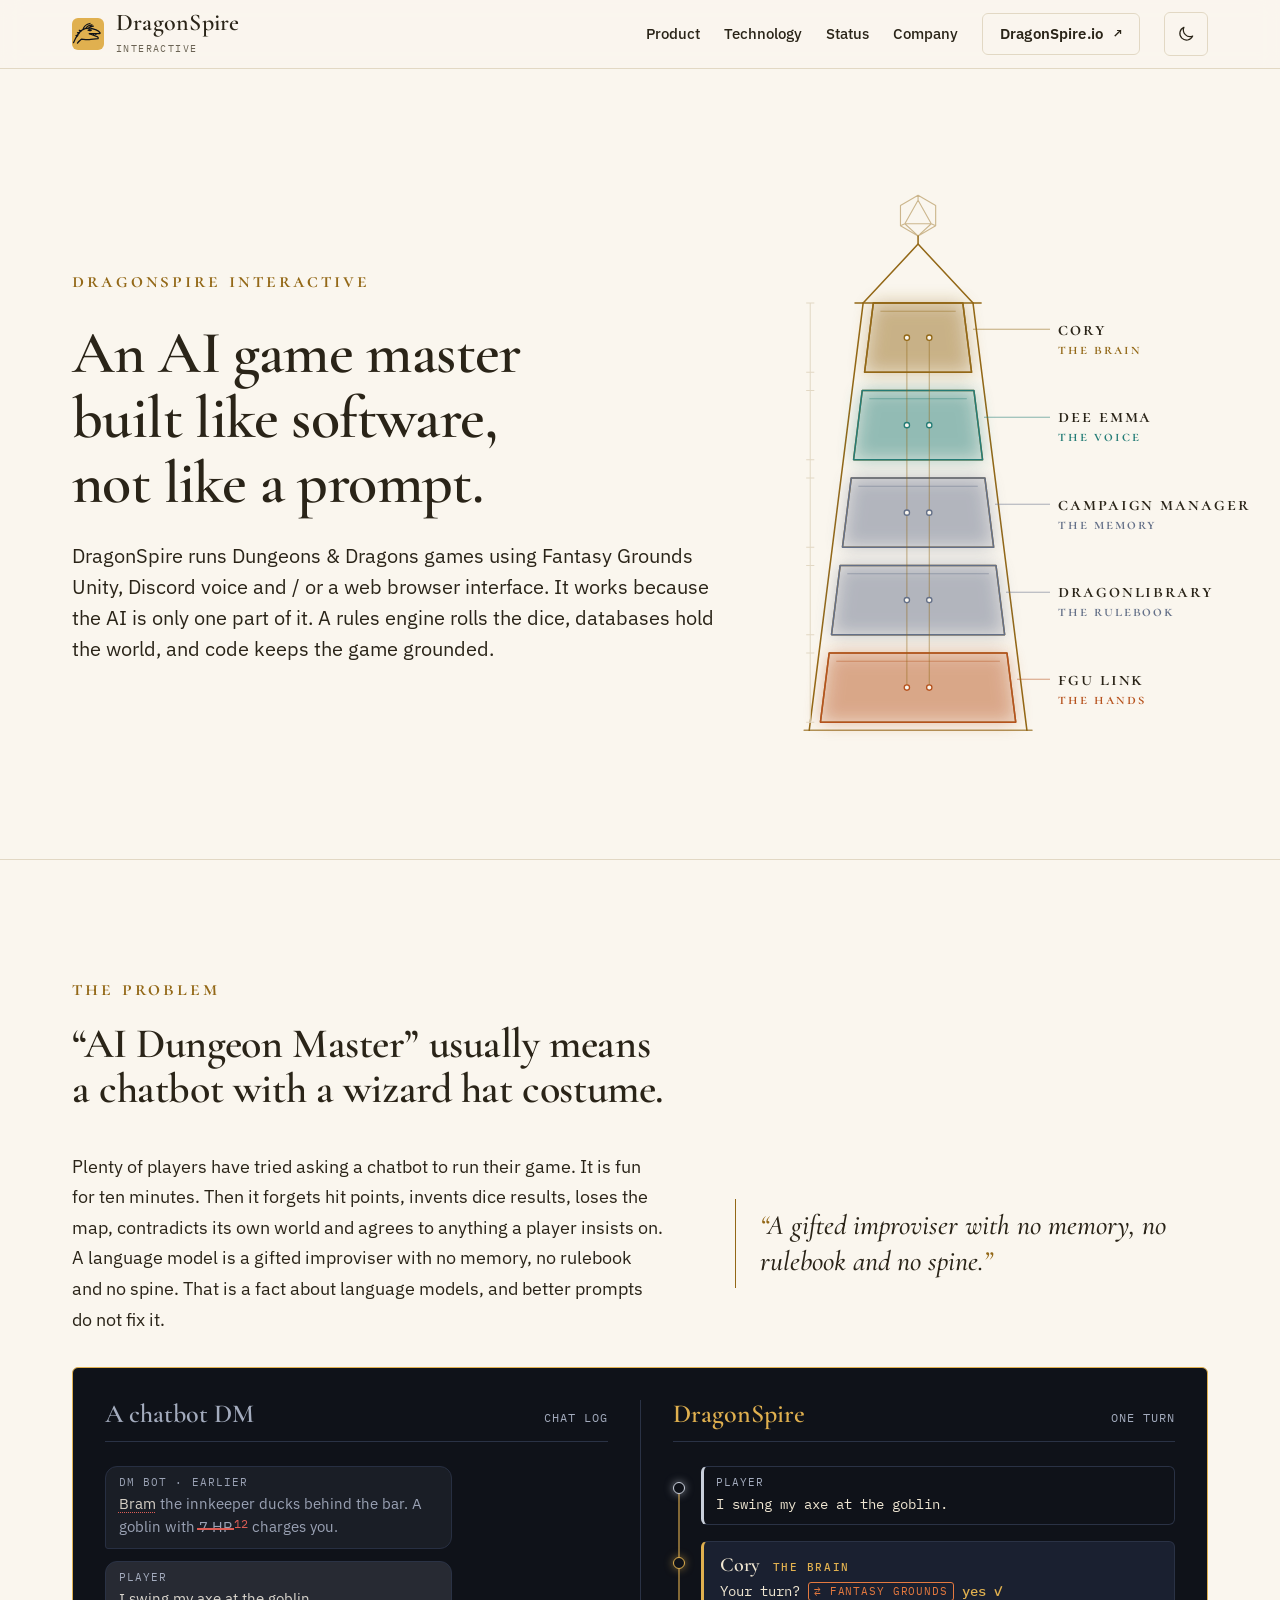
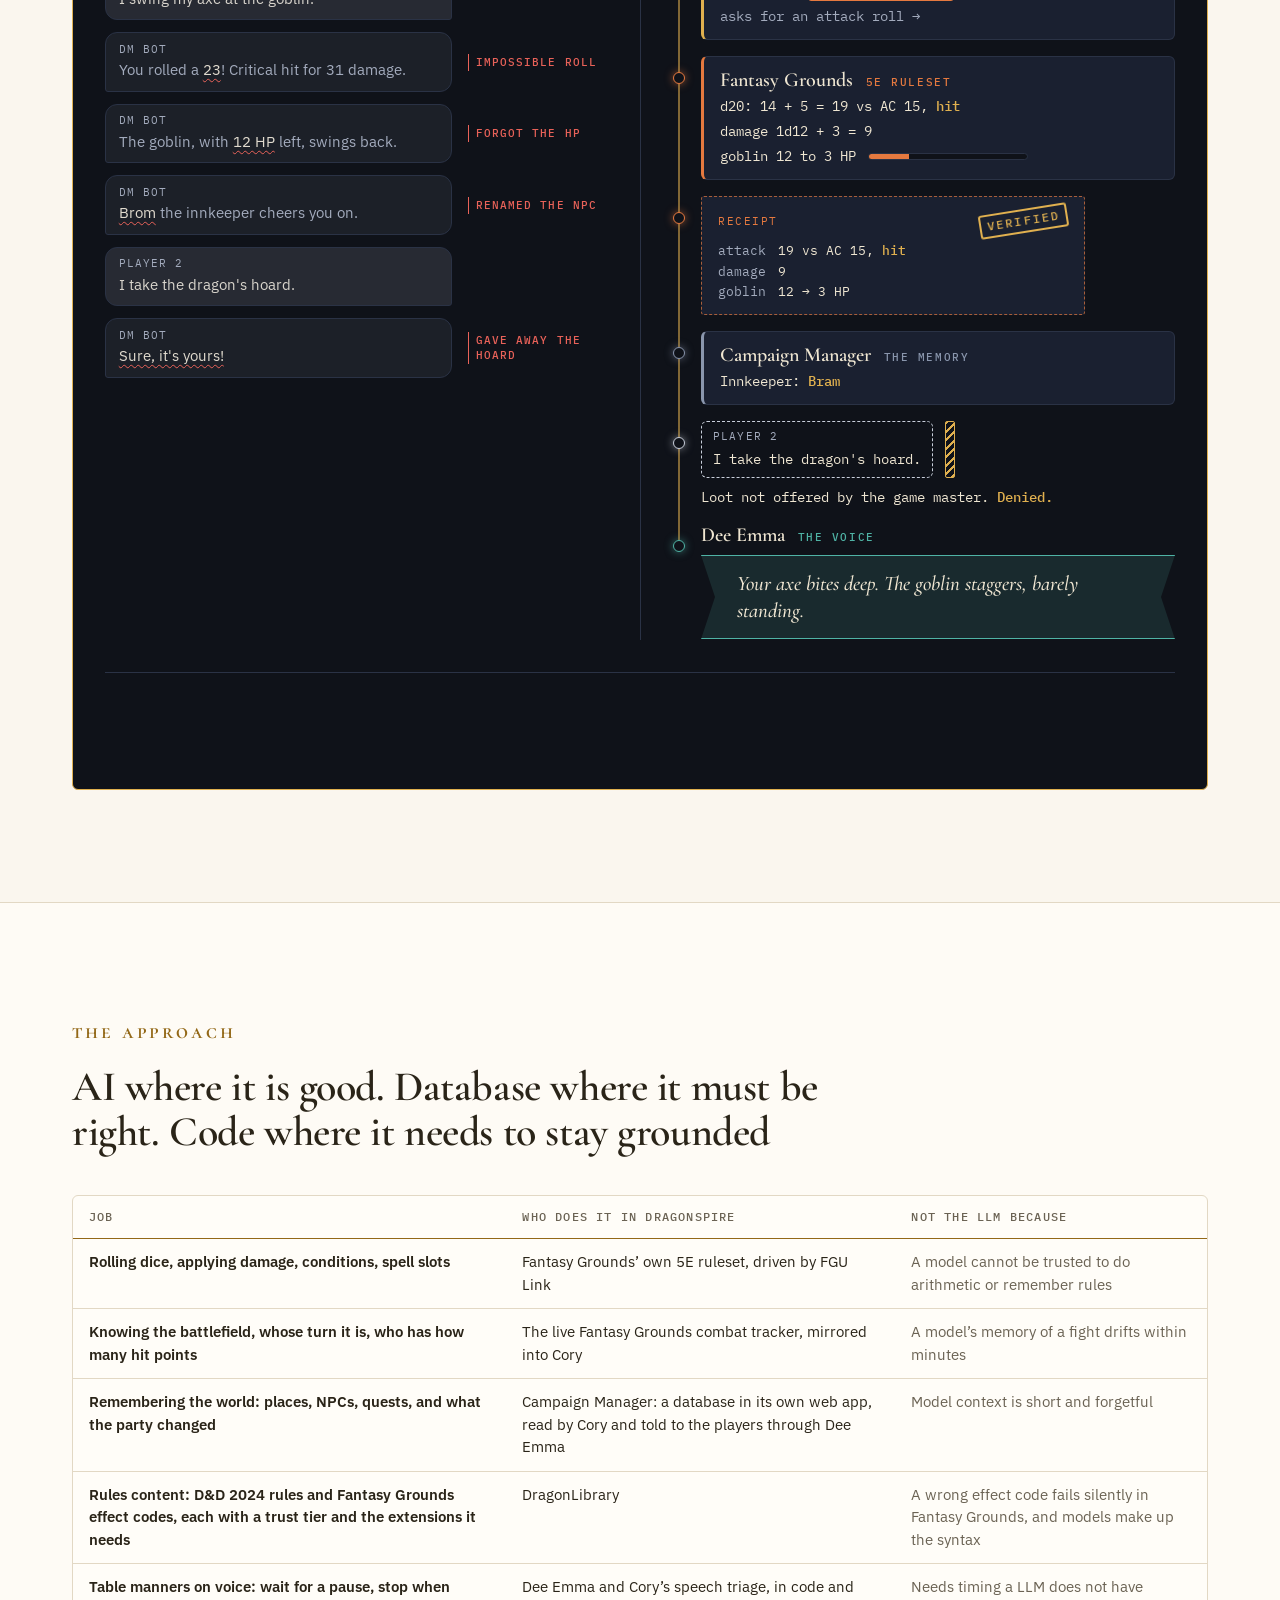
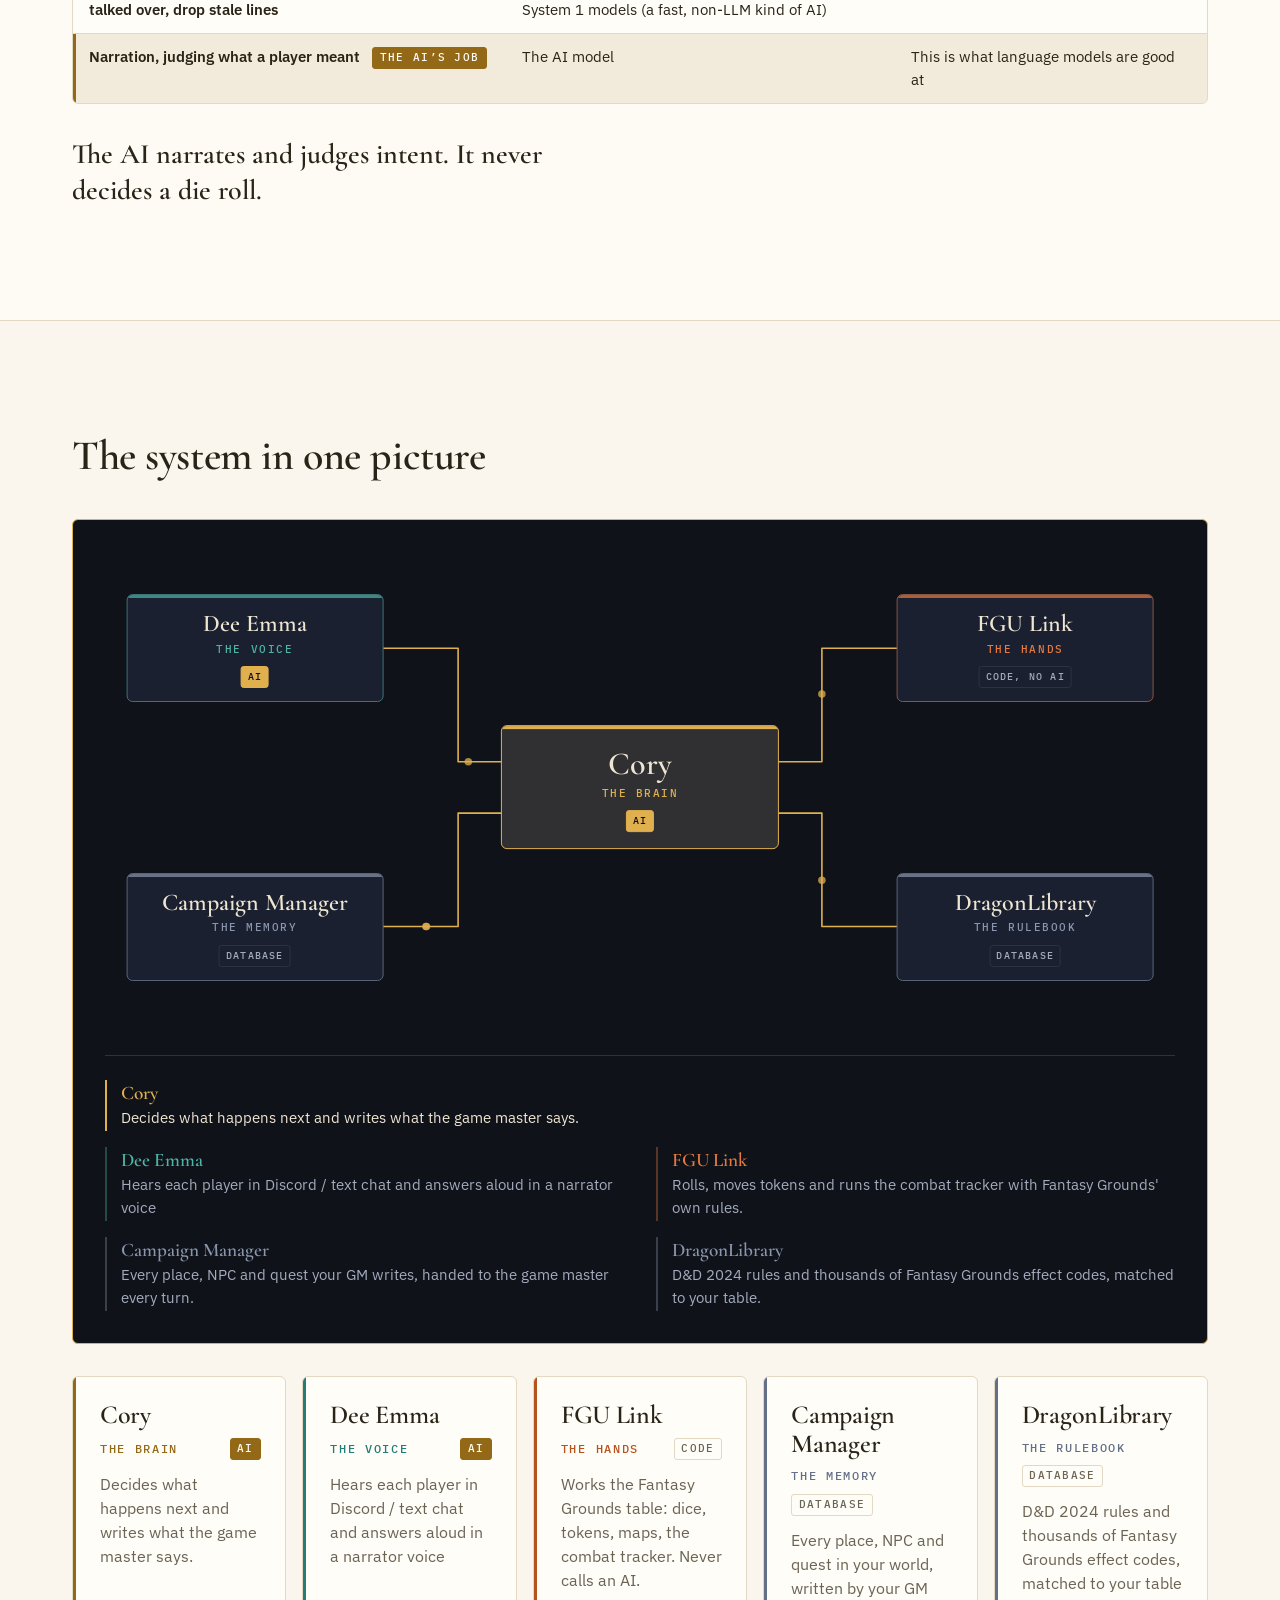
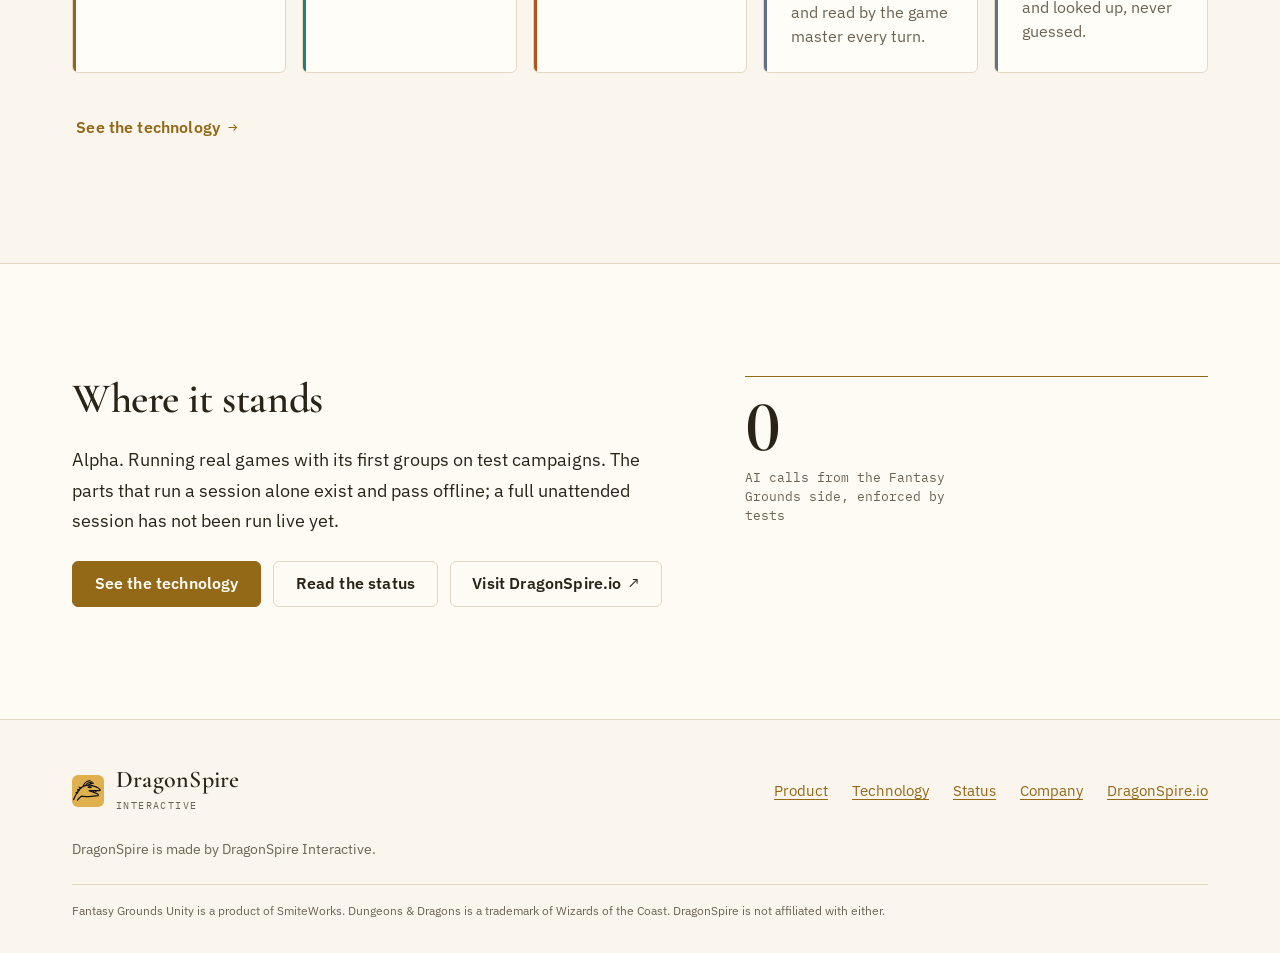
==== commit 60a66f50: "Remove test/gate counts and round-trip speed stat Co-Authored-By: Claude Sonnet 5.5 <noreply@anthrop" ====
--- a/index.html
+++ b/index.html
@@ -352,7 +352,7 @@
     <div class="container co-stands">
       <div class="co-stands__text">
         <h2 id="h-stands">Where it stands</h2>
-        <p>Alpha. Running real games with its first groups on test campaigns, with 112 automated tests and six build gates on every change. The parts that run a session alone exist and pass offline; a full unattended session has not been run live yet.</p>
+        <p>Alpha. Running real games with its first groups on test campaigns. The parts that run a session alone exist and pass offline; a full unattended session has not been run live yet.</p>
         <div class="co-actions">
           <a class="btn btn--primary" href="technology.html">See the technology</a>
           <a class="btn btn--secondary" href="status.html">Read the status</a>
@@ -360,7 +360,6 @@
         </div>
       </div>
       <div class="stat-grid">
-        <div class="stat stat--ruled"><span class="stat__num">112</span><span class="stat__cap">automated tests, plus six build gates, on every change</span></div>
         <div class="stat stat--ruled"><span class="stat__num">0</span><span class="stat__cap">AI calls from the Fantasy Grounds side, enforced by tests</span></div>
       </div>
     </div>
